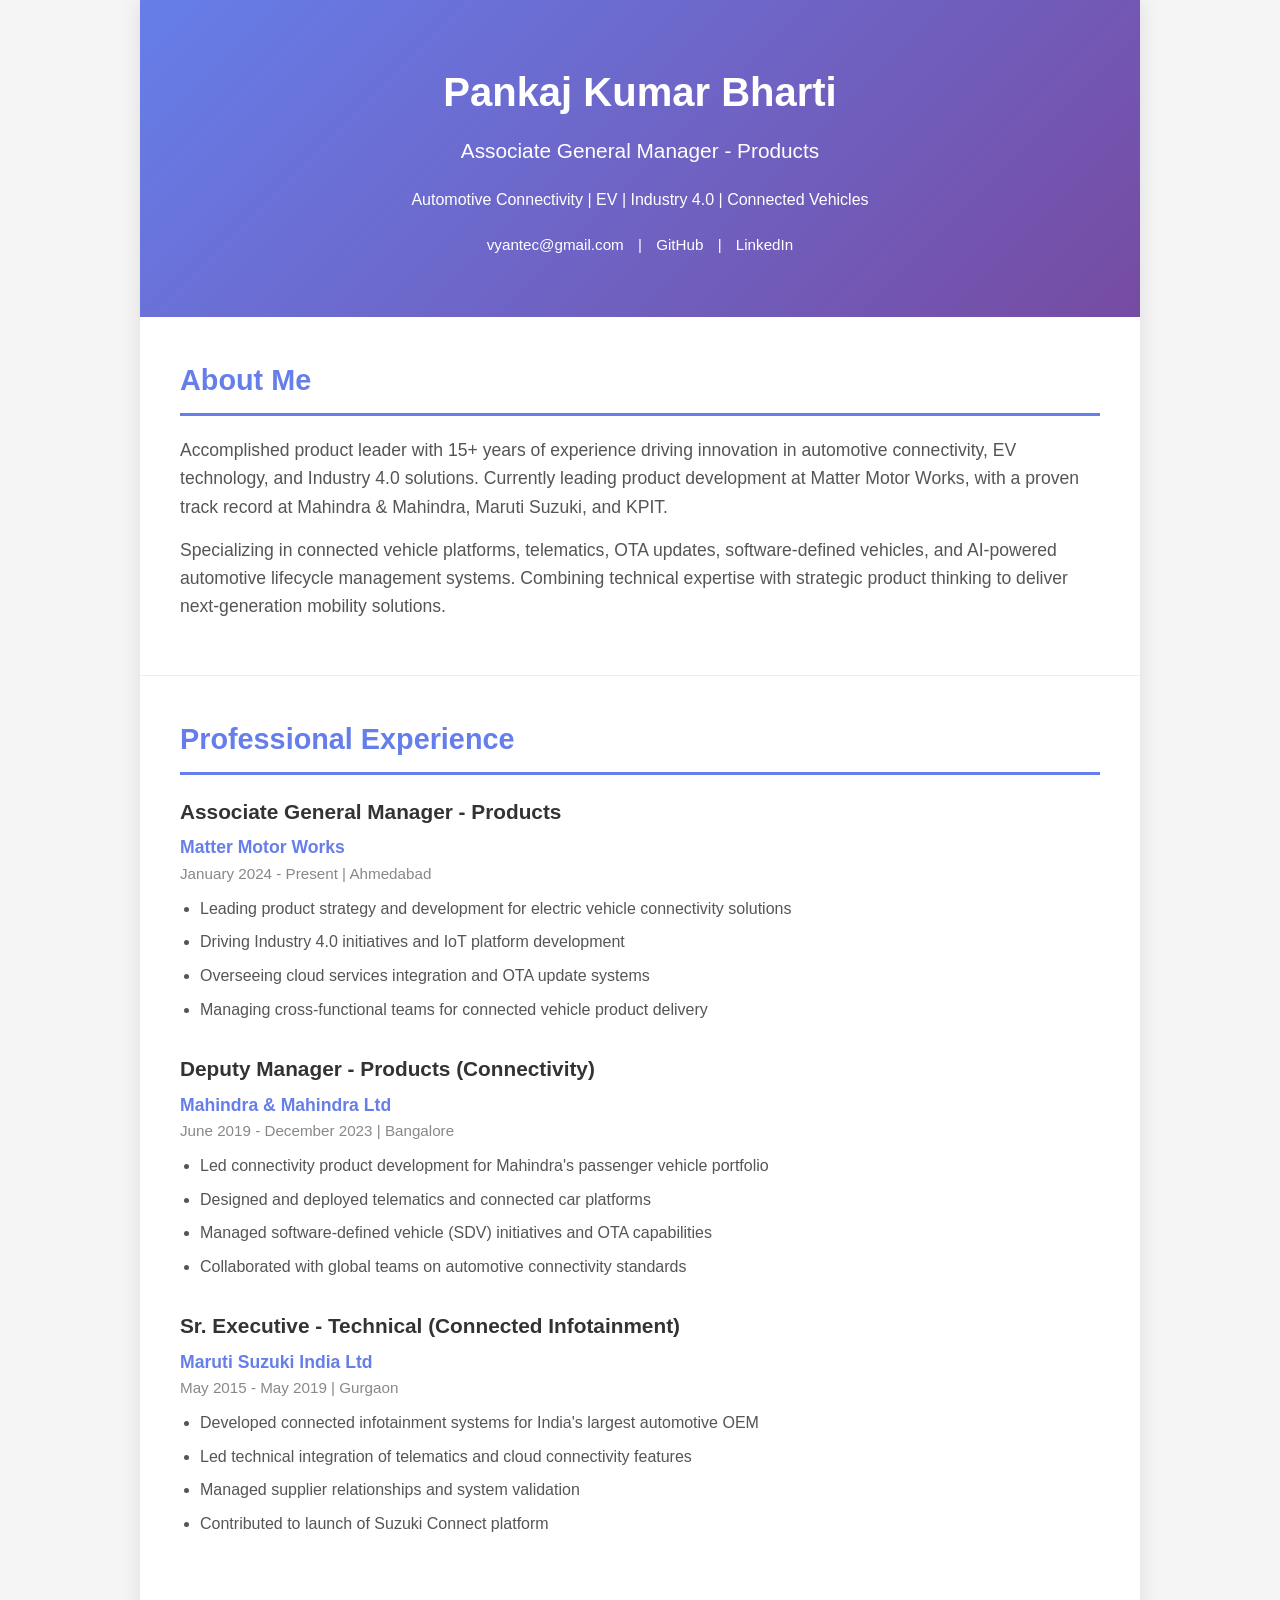
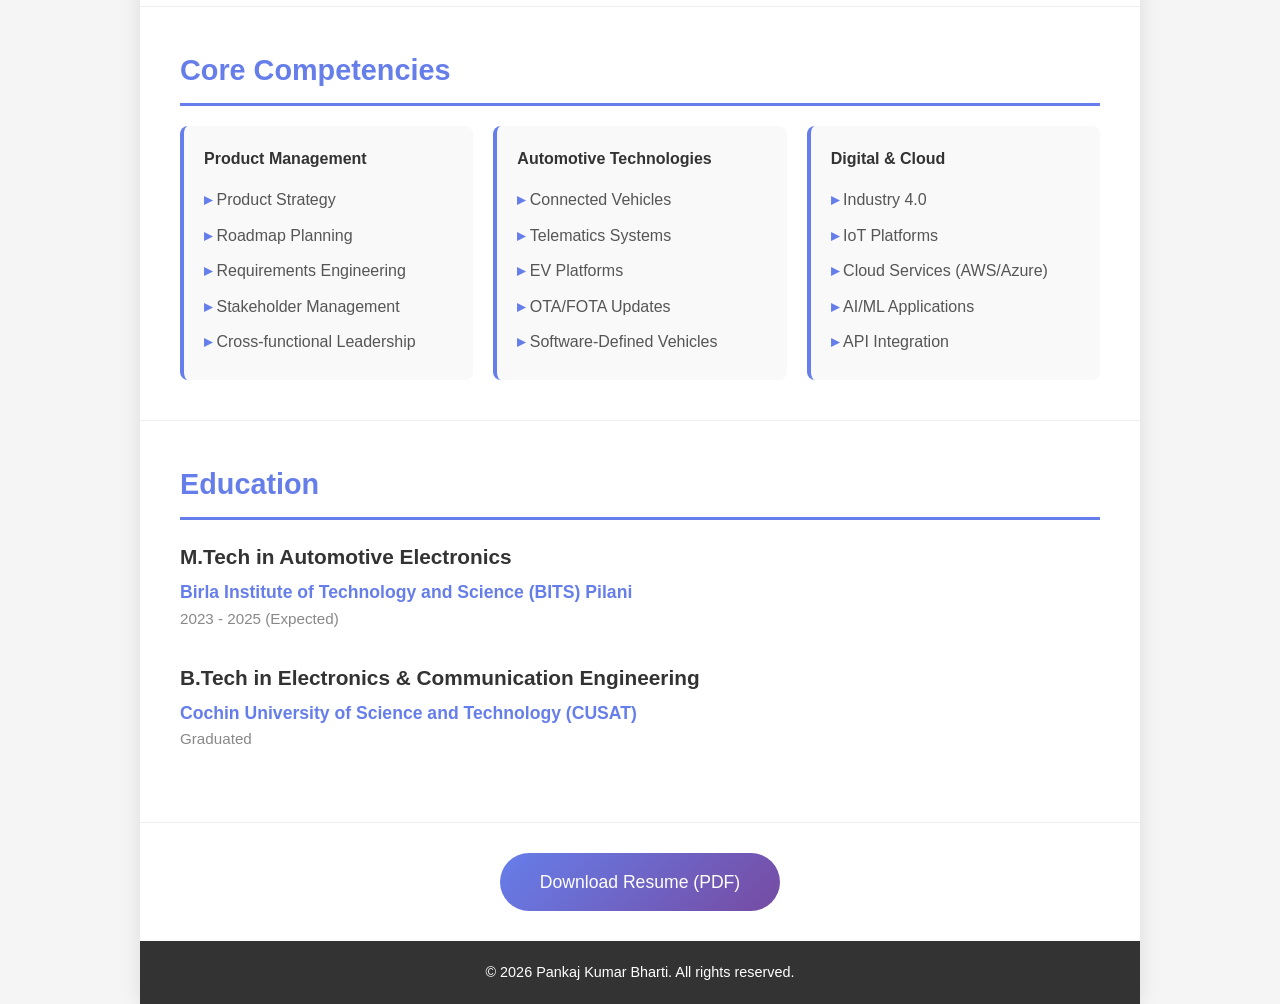
==== index.html @ 24c8427a "Add portfolio website This HTML file serves as a personal portfolio for Pankaj Kumar Bharti, showcas" ====
<!DOCTYPE html>
<html lang="en">
<head>
    <meta charset="UTF-8">
    <meta name="viewport" content="width=device-width, initial-scale=1.0">
    <title>Pankaj Kumar Bharti - Automotive Product Leader</title>
    <style>
        * {
            margin: 0;
            padding: 0;
            box-sizing: border-box;
        }
        
        body {
            font-family: 'Segoe UI', Tahoma, Geneva, Verdana, sans-serif;
            line-height: 1.6;
            color: #333;
            background: #f5f5f5;
        }
        
        .container {
            max-width: 1000px;
            margin: 0 auto;
            background: white;
            box-shadow: 0 0 20px rgba(0,0,0,0.1);
        }
        
        header {
            background: linear-gradient(135deg, #667eea 0%, #764ba2 100%);
            color: white;
            padding: 60px 40px;
            text-align: center;
        }
        
        header h1 {
            font-size: 2.5em;
            margin-bottom: 10px;
        }
        
        header h2 {
            font-size: 1.3em;
            font-weight: 300;
            margin-bottom: 20px;
        }
        
        .contact-info {
            margin-top: 20px;
            font-size: 0.95em;
        }
        
        .contact-info a {
            color: white;
            text-decoration: none;
            margin: 0 10px;
        }
        
        .contact-info a:hover {
            text-decoration: underline;
        }
        
        section {
            padding: 40px;
            border-bottom: 1px solid #eee;
        }
        
        section:last-child {
            border-bottom: none;
        }
        
        h3 {
            color: #667eea;
            font-size: 1.8em;
            margin-bottom: 20px;
            padding-bottom: 10px;
            border-bottom: 3px solid #667eea;
        }
        
        .about p {
            font-size: 1.1em;
            color: #555;
            margin-bottom: 15px;
        }
        
        .experience-item, .education-item {
            margin-bottom: 30px;
        }
        
        .experience-item h4, .education-item h4 {
            color: #333;
            font-size: 1.3em;
            margin-bottom: 5px;
        }
        
        .company, .institution {
            color: #667eea;
            font-weight: 600;
            font-size: 1.1em;
        }
        
        .period {
            color: #888;
            font-size: 0.95em;
            margin-bottom: 10px;
        }
        
        .experience-item ul, .education-item ul {
            margin-left: 20px;
            margin-top: 10px;
        }
        
        .experience-item li {
            margin-bottom: 8px;
            color: #555;
        }
        
        .skills-grid {
            display: grid;
            grid-template-columns: repeat(auto-fit, minmax(250px, 1fr));
            gap: 20px;
        }
        
        .skill-category {
            background: #f9f9f9;
            padding: 20px;
            border-radius: 8px;
            border-left: 4px solid #667eea;
        }
        
        .skill-category h4 {
            color: #333;
            margin-bottom: 10px;
        }
        
        .skill-category ul {
            list-style: none;
        }
        
        .skill-category li {
            padding: 5px 0;
            color: #555;
        }
        
        .skill-category li:before {
            content: "▸ ";
            color: #667eea;
            font-weight: bold;
        }
        
        .resume-download {
            text-align: center;
            padding: 30px;
        }
        
        .btn {
            display: inline-block;
            background: linear-gradient(135deg, #667eea 0%, #764ba2 100%);
            color: white;
            padding: 15px 40px;
            text-decoration: none;
            border-radius: 50px;
            font-size: 1.1em;
            transition: transform 0.3s;
        }
        
        .btn:hover {
            transform: translateY(-2px);
            box-shadow: 0 5px 15px rgba(102, 126, 234, 0.4);
        }
        
        footer {
            background: #333;
            color: white;
            text-align: center;
            padding: 20px;
            font-size: 0.9em;
        }
        
        @media (max-width: 768px) {
            header h1 {
                font-size: 2em;
            }
            
            section {
                padding: 30px 20px;
            }
            
            .skills-grid {
                grid-template-columns: 1fr;
            }
        }
    </style>
</head>
<body>
    <div class="container">
        <header>
            <h1>Pankaj Kumar Bharti</h1>
            <h2>Associate General Manager - Products</h2>
            <p>Automotive Connectivity | EV | Industry 4.0 | Connected Vehicles</p>
            <div class="contact-info">
                <a href="mailto:vyantec@gmail.com">vyantec@gmail.com</a> |
                <a href="https://github.com/Maximus2301" target="_blank">GitHub</a> |
                <a href="https://www.linkedin.com/in/pankaj-kumar-bharti" target="_blank">LinkedIn</a>
            </div>
        </header>

        <section class="about">
            <h3>About Me</h3>
            <p>Accomplished product leader with 15+ years of experience driving innovation in automotive connectivity, EV technology, and Industry 4.0 solutions. Currently leading product development at Matter Motor Works, with a proven track record at Mahindra & Mahindra, Maruti Suzuki, and KPIT.</p>
            <p>Specializing in connected vehicle platforms, telematics, OTA updates, software-defined vehicles, and AI-powered automotive lifecycle management systems. Combining technical expertise with strategic product thinking to deliver next-generation mobility solutions.</p>
        </section>

        <section class="experience">
            <h3>Professional Experience</h3>
            
            <div class="experience-item">
                <h4>Associate General Manager - Products</h4>
                <div class="company">Matter Motor Works</div>
                <div class="period">January 2024 - Present | Ahmedabad</div>
                <ul>
                    <li>Leading product strategy and development for electric vehicle connectivity solutions</li>
                    <li>Driving Industry 4.0 initiatives and IoT platform development</li>
                    <li>Overseeing cloud services integration and OTA update systems</li>
                    <li>Managing cross-functional teams for connected vehicle product delivery</li>
                </ul>
            </div>
            
            <div class="experience-item">
                <h4>Deputy Manager - Products (Connectivity)</h4>
                <div class="company">Mahindra & Mahindra Ltd</div>
                <div class="period">June 2019 - December 2023 | Bangalore</div>
                <ul>
                    <li>Led connectivity product development for Mahindra's passenger vehicle portfolio</li>
                    <li>Designed and deployed telematics and connected car platforms</li>
                    <li>Managed software-defined vehicle (SDV) initiatives and OTA capabilities</li>
                    <li>Collaborated with global teams on automotive connectivity standards</li>
                </ul>
            </div>
            
            <div class="experience-item">
                <h4>Sr. Executive - Technical (Connected Infotainment)</h4>
                <div class="company">Maruti Suzuki India Ltd</div>
                <div class="period">May 2015 - May 2019 | Gurgaon</div>
                <ul>
                    <li>Developed connected infotainment systems for India's largest automotive OEM</li>
                    <li>Led technical integration of telematics and cloud connectivity features</li>
                    <li>Managed supplier relationships and system validation</li>
                    <li>Contributed to launch of Suzuki Connect platform</li>
                </ul>
            </div>
        </section>

        <section class="skills">
            <h3>Core Competencies</h3>
            <div class="skills-grid">
                <div class="skill-category">
                    <h4>Product Management</h4>
                    <ul>
                        <li>Product Strategy</li>
                        <li>Roadmap Planning</li>
                        <li>Requirements Engineering</li>
                        <li>Stakeholder Management</li>
                        <li>Cross-functional Leadership</li>
                    </ul>
                </div>
                <div class="skill-category">
                    <h4>Automotive Technologies</h4>
                    <ul>
                        <li>Connected Vehicles</li>
                        <li>Telematics Systems</li>
                        <li>EV Platforms</li>
                        <li>OTA/FOTA Updates</li>
                        <li>Software-Defined Vehicles</li>
                    </ul>
                </div>
                <div class="skill-category">
                    <h4>Digital & Cloud</h4>
                    <ul>
                        <li>Industry 4.0</li>
                        <li>IoT Platforms</li>
                        <li>Cloud Services (AWS/Azure)</li>
                        <li>AI/ML Applications</li>
                        <li>API Integration</li>
                    </ul>
                </div>
            </div>
        </section>

        <section class="education">
            <h3>Education</h3>
            
            <div class="education-item">
                <h4>M.Tech in Automotive Electronics</h4>
                <div class="institution">Birla Institute of Technology and Science (BITS) Pilani</div>
                <div class="period">2023 - 2025 (Expected)</div>
            </div>
            
            <div class="education-item">
                <h4>B.Tech in Electronics & Communication Engineering</h4>
                <div class="institution">Cochin University of Science and Technology (CUSAT)</div>
                <div class="period">Graduated</div>
            </div>
        </section>

        <div class="resume-download">
            <a href="resume.pdf" class="btn" download>Download Resume (PDF)</a>
        </div>

        <footer>
            <p>&copy; 2026 Pankaj Kumar Bharti. All rights reserved.</p>
        </footer>
    </div>
</body>
</html>
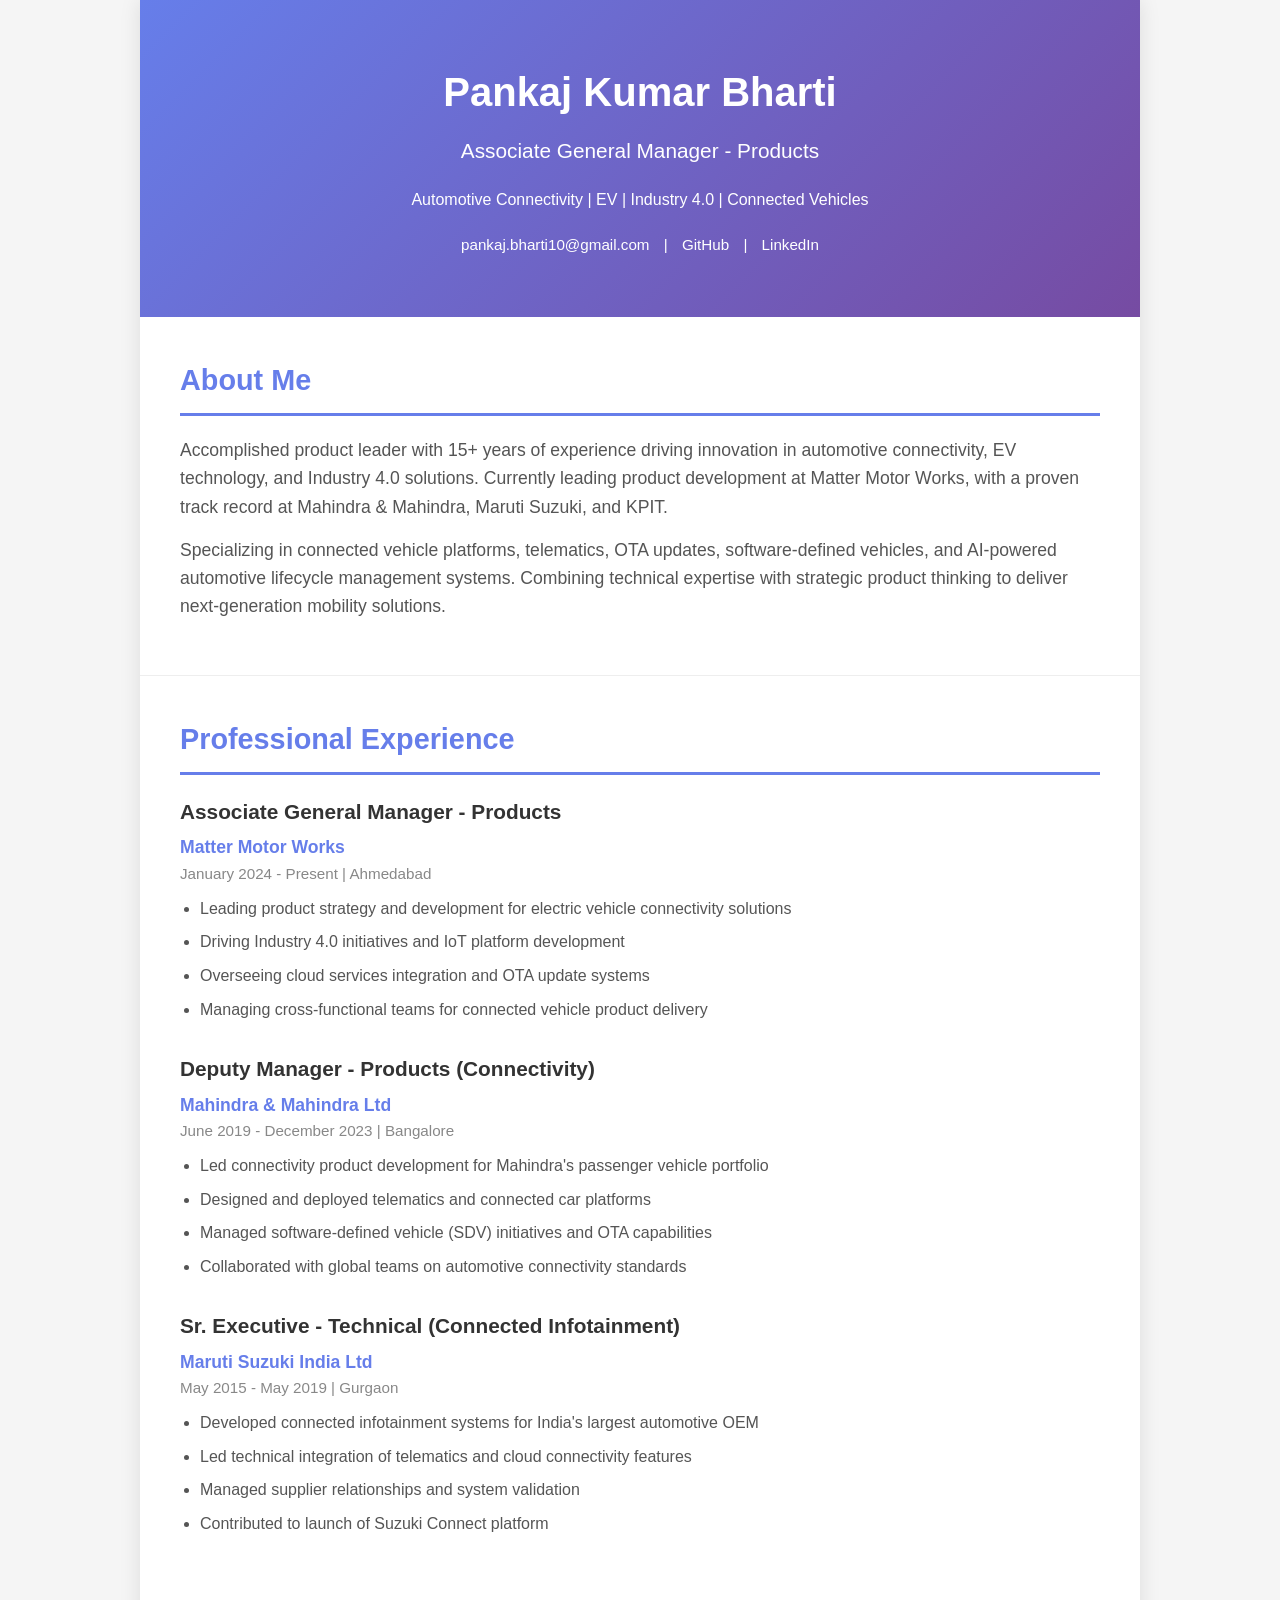
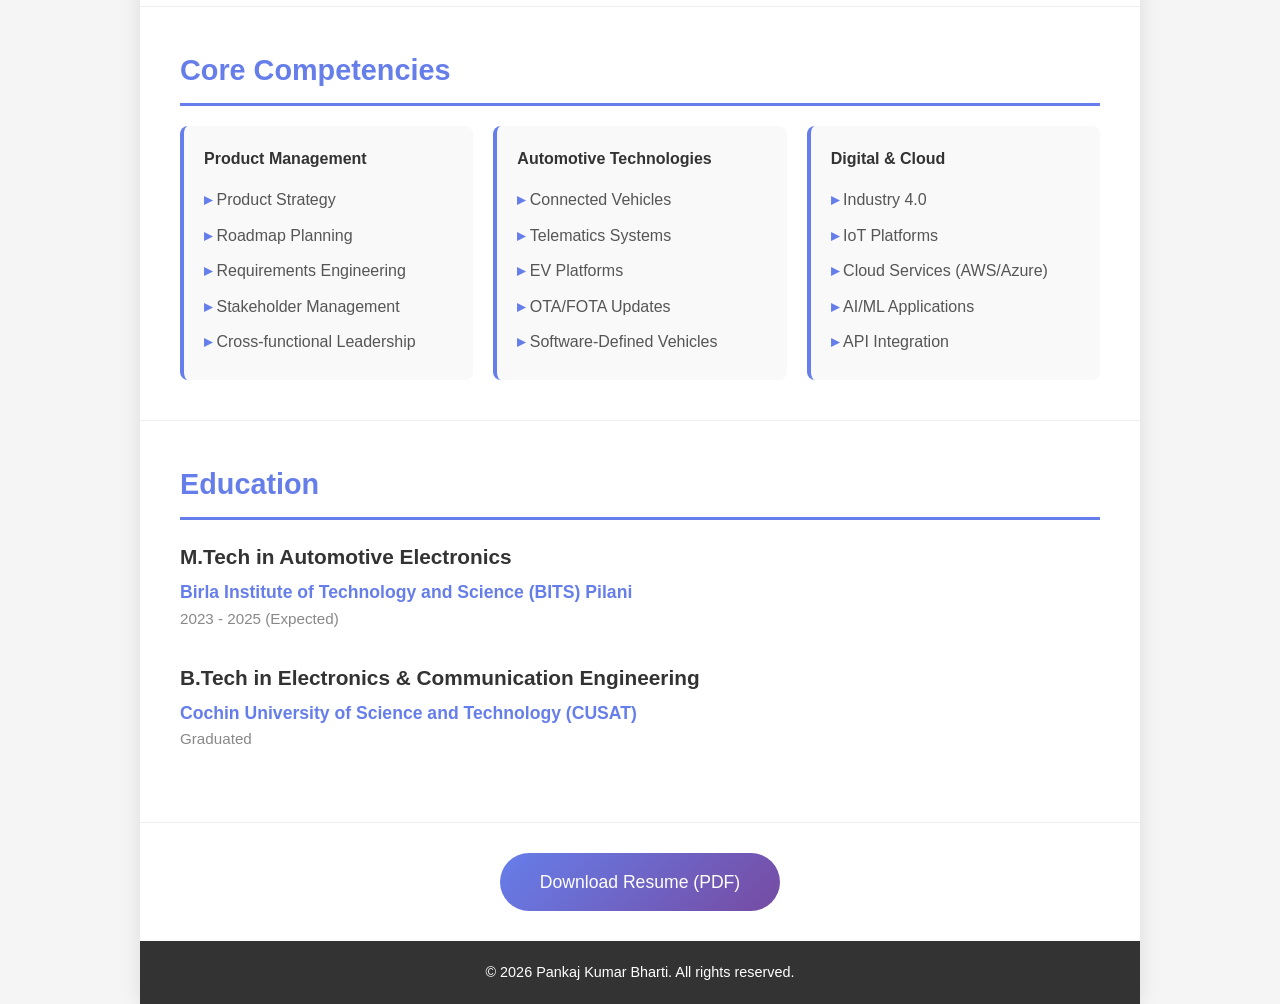
==== commit 4ab1c7b4: "Update email address in contact info" ====
--- a/index.html
+++ b/index.html
@@ -197,7 +197,7 @@
             <h2>Associate General Manager - Products</h2>
             <p>Automotive Connectivity | EV | Industry 4.0 | Connected Vehicles</p>
             <div class="contact-info">
-                <a href="mailto:vyantec@gmail.com">vyantec@gmail.com</a> |
+                <a href="mailto:pankaj.bharti10@gmail.com">pankaj.bharti10@gmail.com</a> |
                 <a href="https://github.com/Maximus2301" target="_blank">GitHub</a> |
                 <a href="https://www.linkedin.com/in/pankaj-kumar-bharti" target="_blank">LinkedIn</a>
             </div>
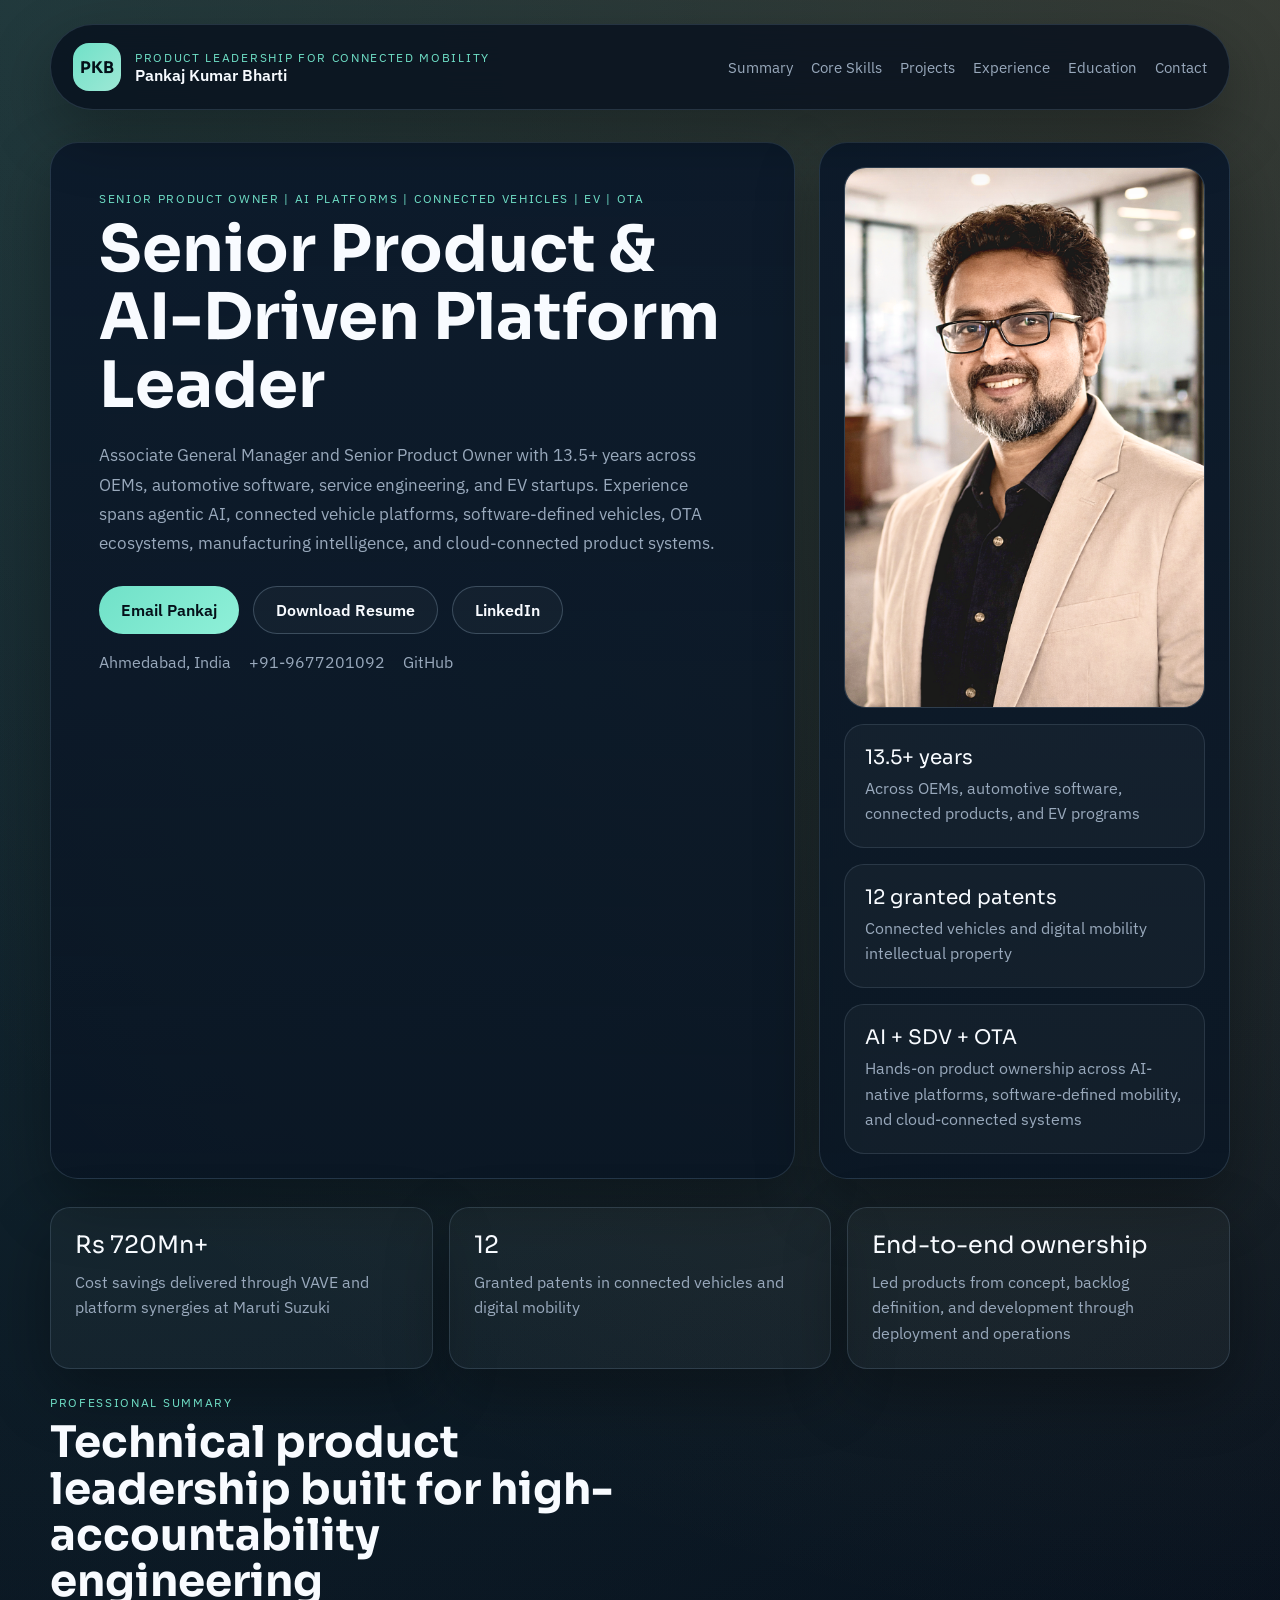
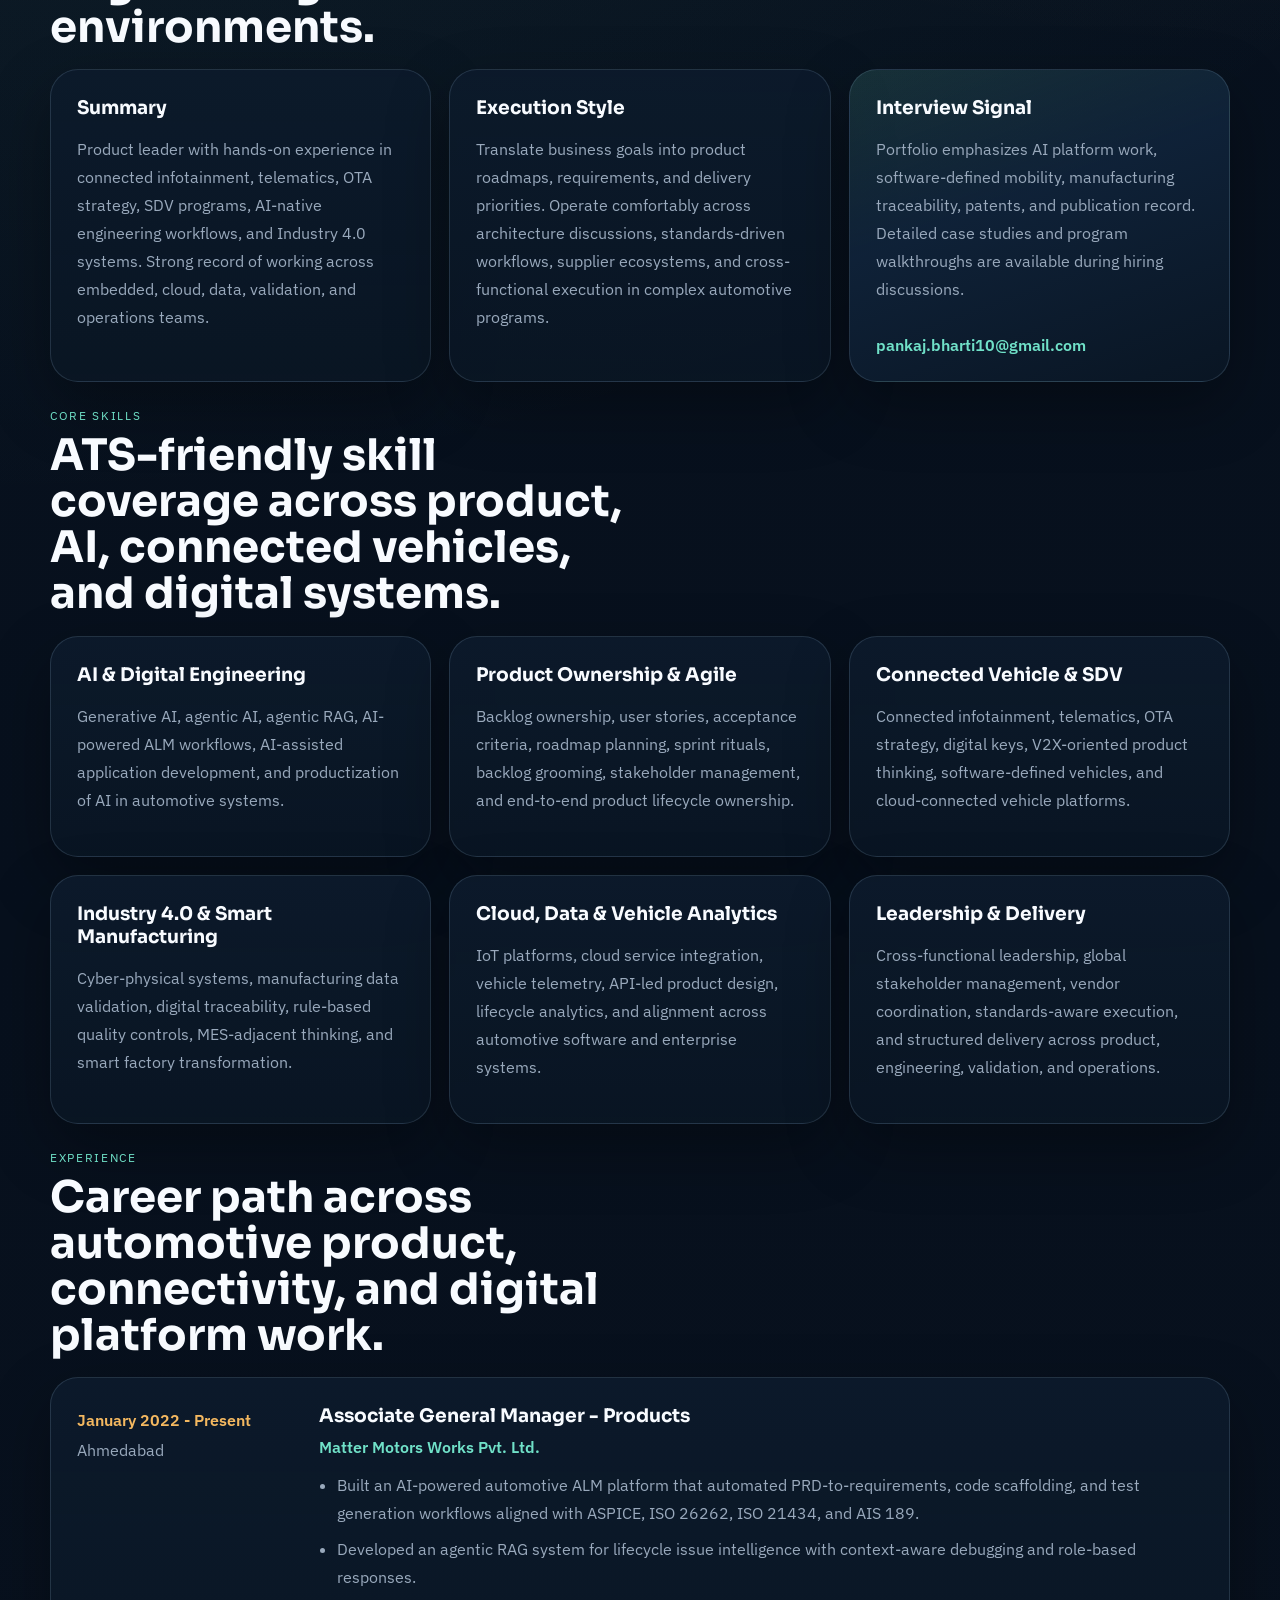
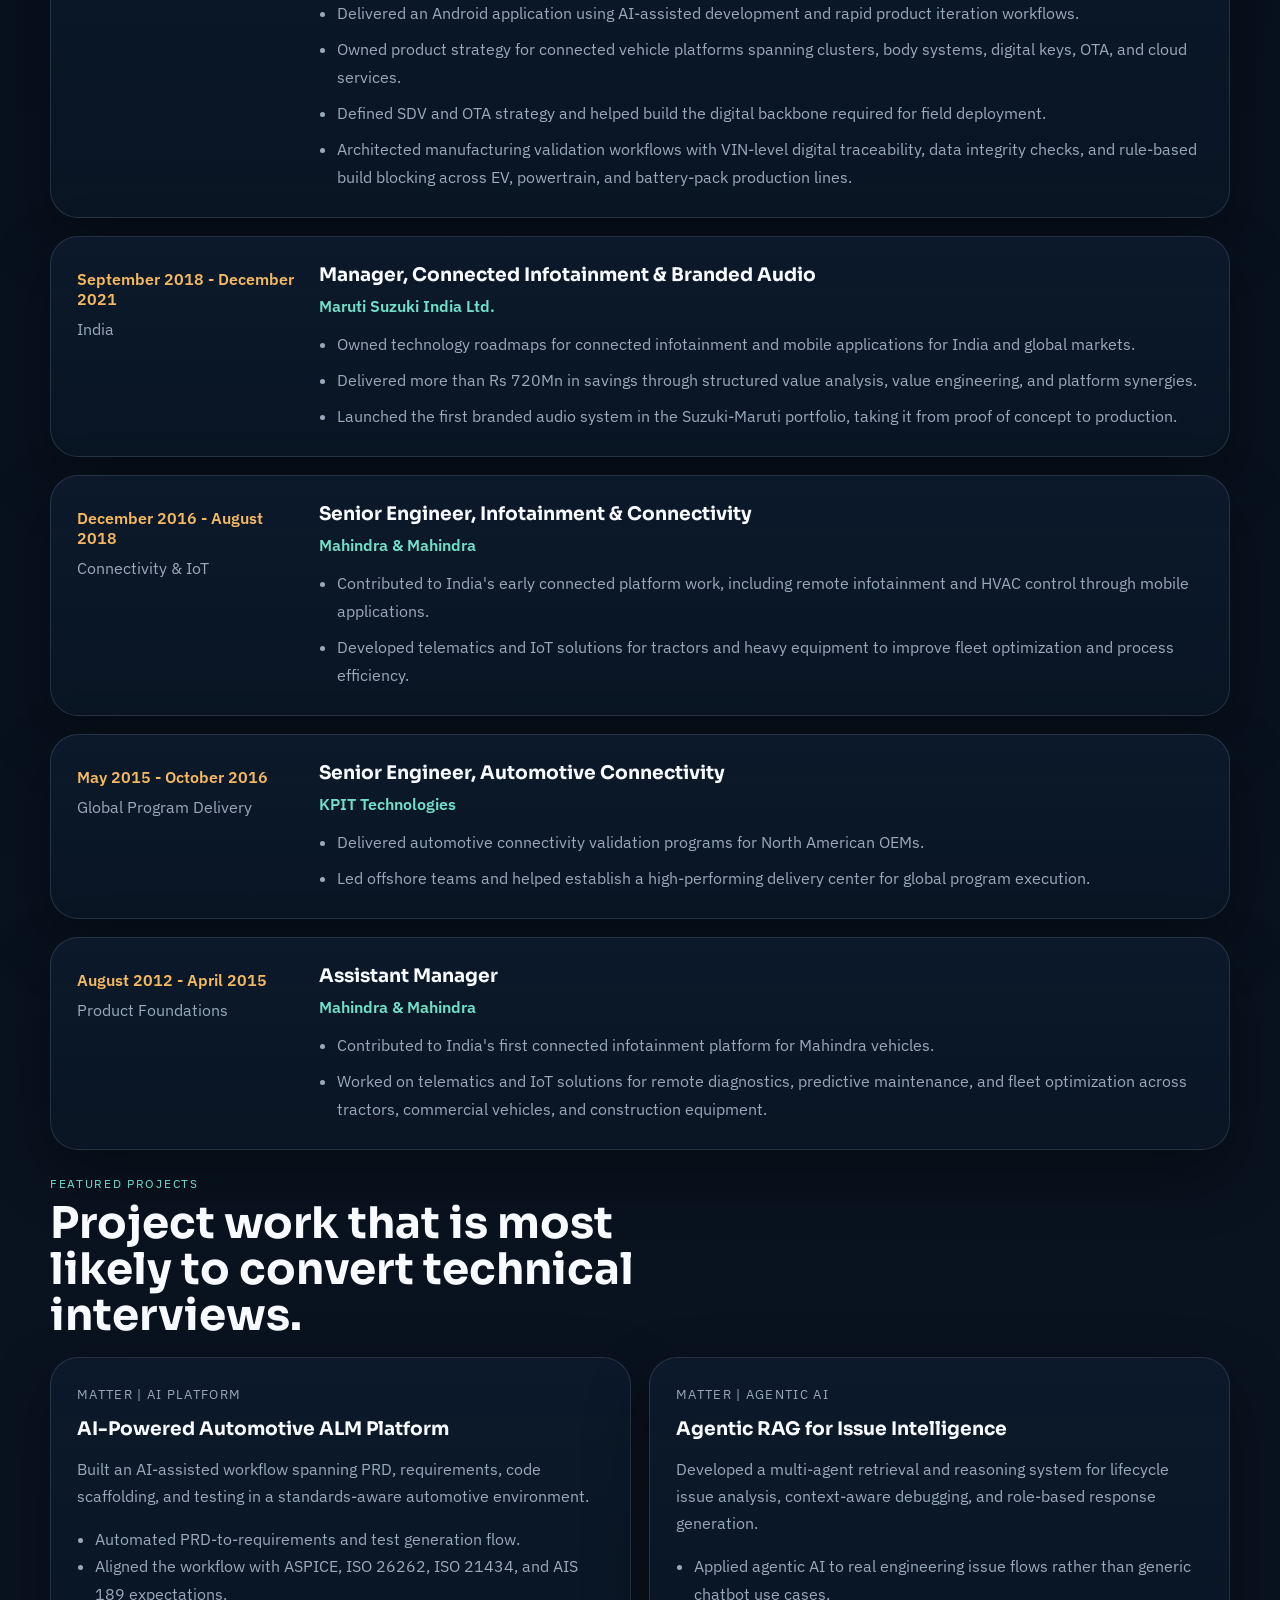
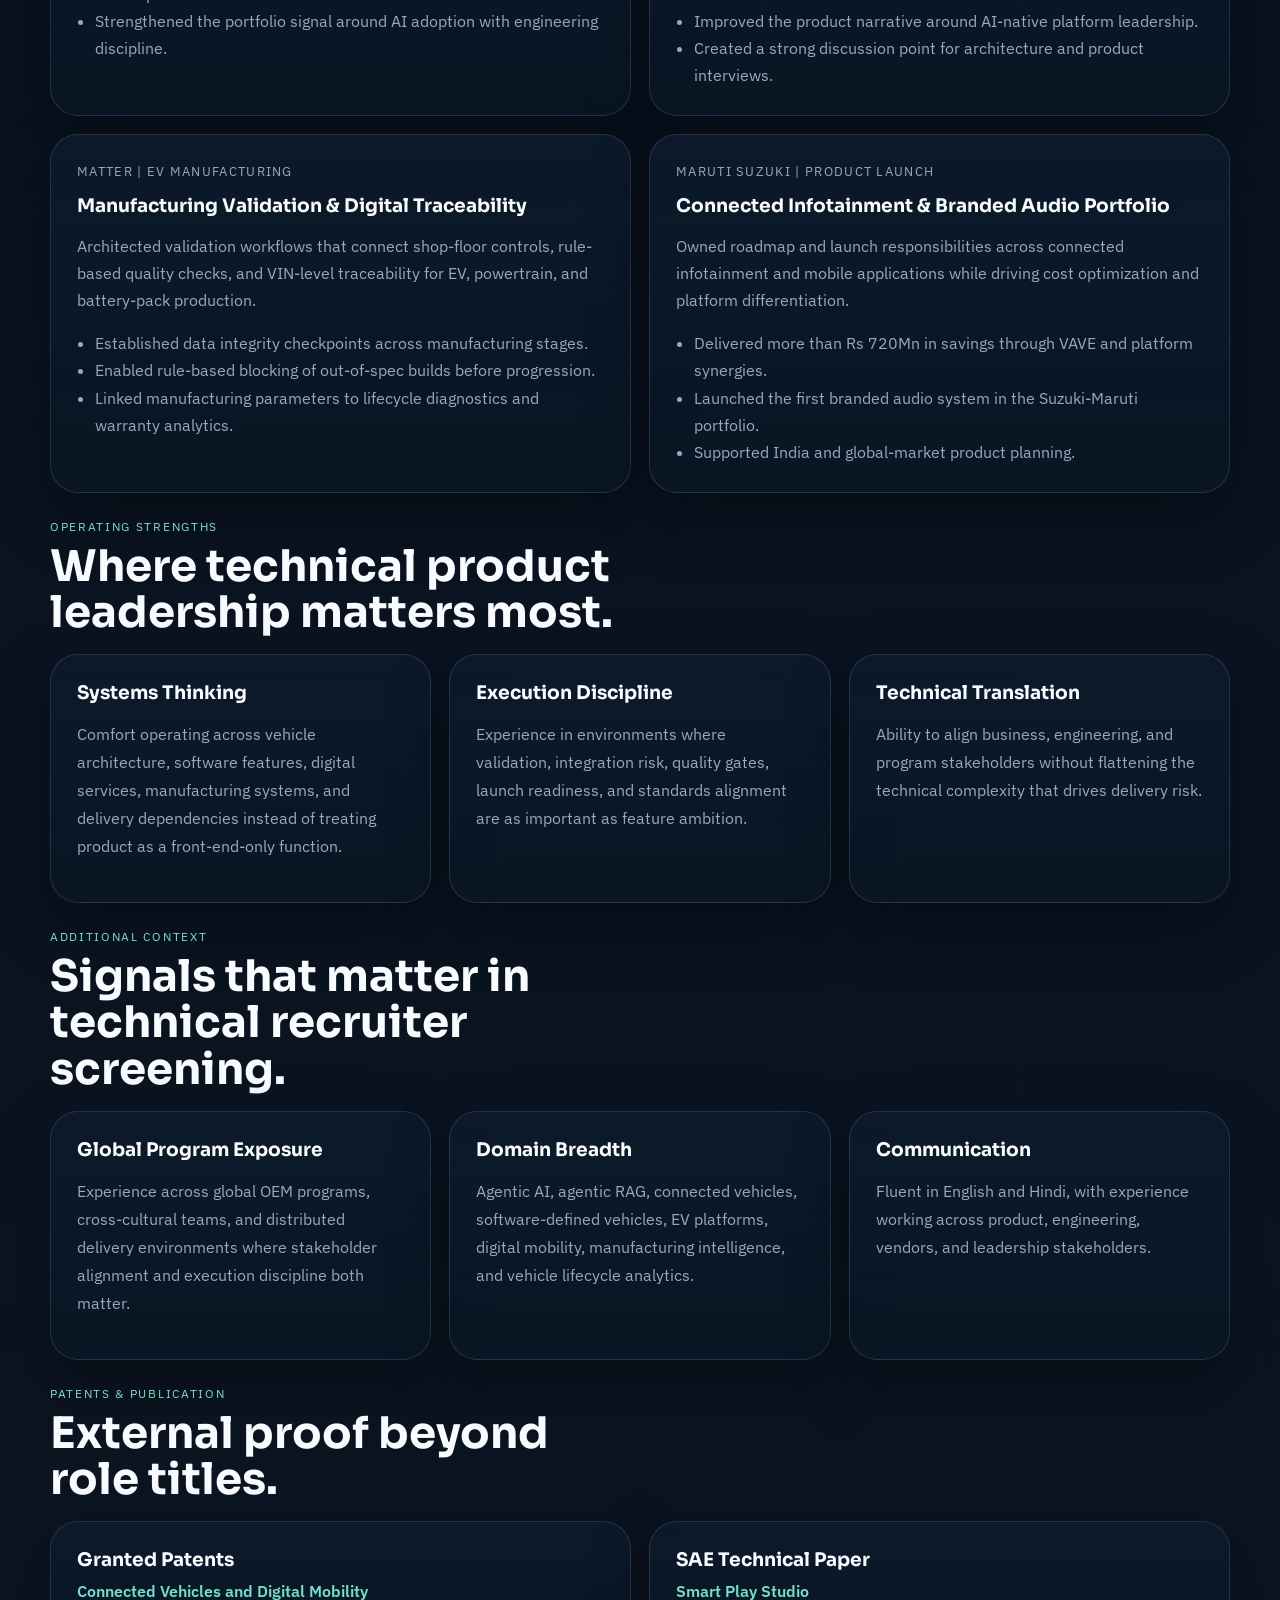
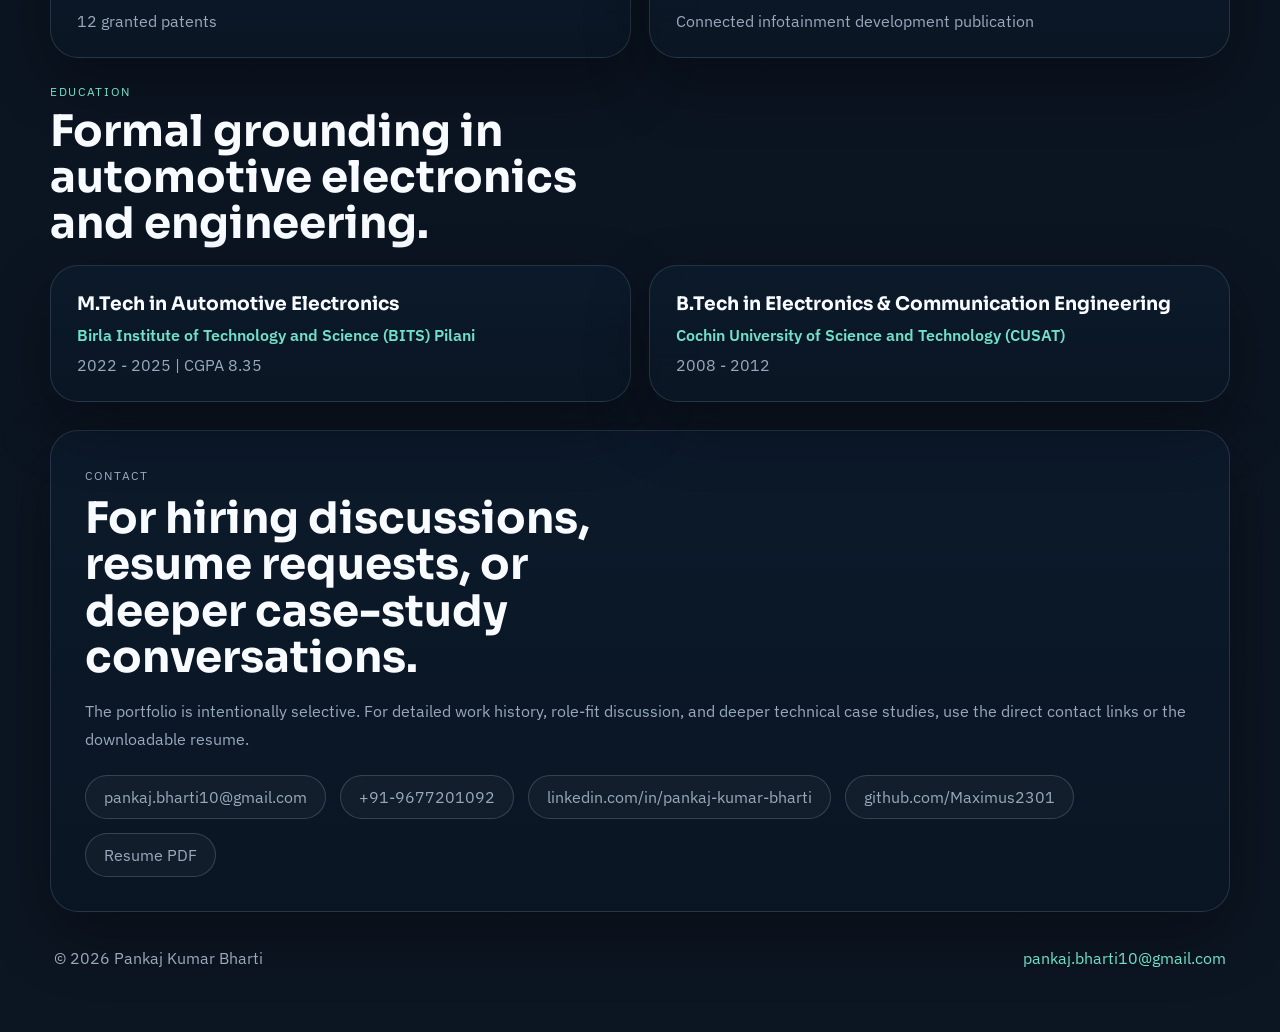
==== commit 3dde9166: "Redesign portfolio and add resume assets" ====
--- a/index.html
+++ b/index.html
@@ -3,311 +3,387 @@
 <head>
     <meta charset="UTF-8">
     <meta name="viewport" content="width=device-width, initial-scale=1.0">
-    <title>Pankaj Kumar Bharti - Automotive Product Leader</title>
-    <style>
-        * {
-            margin: 0;
-            padding: 0;
-            box-sizing: border-box;
-        }
-        
-        body {
-            font-family: 'Segoe UI', Tahoma, Geneva, Verdana, sans-serif;
-            line-height: 1.6;
-            color: #333;
-            background: #f5f5f5;
-        }
-        
-        .container {
-            max-width: 1000px;
-            margin: 0 auto;
-            background: white;
-            box-shadow: 0 0 20px rgba(0,0,0,0.1);
-        }
-        
-        header {
-            background: linear-gradient(135deg, #667eea 0%, #764ba2 100%);
-            color: white;
-            padding: 60px 40px;
-            text-align: center;
-        }
-        
-        header h1 {
-            font-size: 2.5em;
-            margin-bottom: 10px;
-        }
-        
-        header h2 {
-            font-size: 1.3em;
-            font-weight: 300;
-            margin-bottom: 20px;
-        }
-        
-        .contact-info {
-            margin-top: 20px;
-            font-size: 0.95em;
-        }
-        
-        .contact-info a {
-            color: white;
-            text-decoration: none;
-            margin: 0 10px;
-        }
-        
-        .contact-info a:hover {
-            text-decoration: underline;
-        }
-        
-        section {
-            padding: 40px;
-            border-bottom: 1px solid #eee;
-        }
-        
-        section:last-child {
-            border-bottom: none;
-        }
-        
-        h3 {
-            color: #667eea;
-            font-size: 1.8em;
-            margin-bottom: 20px;
-            padding-bottom: 10px;
-            border-bottom: 3px solid #667eea;
-        }
-        
-        .about p {
-            font-size: 1.1em;
-            color: #555;
-            margin-bottom: 15px;
-        }
-        
-        .experience-item, .education-item {
-            margin-bottom: 30px;
-        }
-        
-        .experience-item h4, .education-item h4 {
-            color: #333;
-            font-size: 1.3em;
-            margin-bottom: 5px;
-        }
-        
-        .company, .institution {
-            color: #667eea;
-            font-weight: 600;
-            font-size: 1.1em;
-        }
-        
-        .period {
-            color: #888;
-            font-size: 0.95em;
-            margin-bottom: 10px;
-        }
-        
-        .experience-item ul, .education-item ul {
-            margin-left: 20px;
-            margin-top: 10px;
-        }
-        
-        .experience-item li {
-            margin-bottom: 8px;
-            color: #555;
-        }
-        
-        .skills-grid {
-            display: grid;
-            grid-template-columns: repeat(auto-fit, minmax(250px, 1fr));
-            gap: 20px;
-        }
-        
-        .skill-category {
-            background: #f9f9f9;
-            padding: 20px;
-            border-radius: 8px;
-            border-left: 4px solid #667eea;
-        }
-        
-        .skill-category h4 {
-            color: #333;
-            margin-bottom: 10px;
-        }
-        
-        .skill-category ul {
-            list-style: none;
-        }
-        
-        .skill-category li {
-            padding: 5px 0;
-            color: #555;
-        }
-        
-        .skill-category li:before {
-            content: "▸ ";
-            color: #667eea;
-            font-weight: bold;
-        }
-        
-        .resume-download {
-            text-align: center;
-            padding: 30px;
-        }
-        
-        .btn {
-            display: inline-block;
-            background: linear-gradient(135deg, #667eea 0%, #764ba2 100%);
-            color: white;
-            padding: 15px 40px;
-            text-decoration: none;
-            border-radius: 50px;
-            font-size: 1.1em;
-            transition: transform 0.3s;
-        }
-        
-        .btn:hover {
-            transform: translateY(-2px);
-            box-shadow: 0 5px 15px rgba(102, 126, 234, 0.4);
-        }
-        
-        footer {
-            background: #333;
-            color: white;
-            text-align: center;
-            padding: 20px;
-            font-size: 0.9em;
-        }
-        
-        @media (max-width: 768px) {
-            header h1 {
-                font-size: 2em;
-            }
-            
-            section {
-                padding: 30px 20px;
-            }
-            
-            .skills-grid {
-                grid-template-columns: 1fr;
-            }
-        }
-    </style>
+    <meta name="description" content="Pankaj Kumar Bharti is a senior product and AI-driven platform leader with experience in connected vehicles, EV platforms, OTA, software-defined vehicles, agentic AI, and Industry 4.0 systems.">
+    <meta name="theme-color" content="#0d1b2a">
+    <title>Pankaj Kumar Bharti | Senior Product & AI-Driven Platform Leader</title>
+    <link rel="preconnect" href="https://fonts.googleapis.com">
+    <link rel="preconnect" href="https://fonts.gstatic.com" crossorigin>
+    <link href="https://fonts.googleapis.com/css2?family=IBM+Plex+Sans:wght@400;500;600;700&family=Sora:wght@500;600;700;800&display=swap" rel="stylesheet">
+    <link rel="stylesheet" href="assets/css/styles.css">
 </head>
 <body>
-    <div class="container">
-        <header>
-            <h1>Pankaj Kumar Bharti</h1>
-            <h2>Associate General Manager - Products</h2>
-            <p>Automotive Connectivity | EV | Industry 4.0 | Connected Vehicles</p>
-            <div class="contact-info">
-                <a href="mailto:pankaj.bharti10@gmail.com">pankaj.bharti10@gmail.com</a> |
-                <a href="https://github.com/Maximus2301" target="_blank">GitHub</a> |
-                <a href="https://www.linkedin.com/in/pankaj-kumar-bharti" target="_blank">LinkedIn</a>
+    <div class="site-shell">
+        <header class="site-header">
+            <div class="brand-block">
+                <a class="brand-mark" href="#top" aria-label="Go to top">PKB</a>
+                <div>
+                    <p class="eyebrow">Product Leadership for Connected Mobility</p>
+                    <p class="brand-title">Pankaj Kumar Bharti</p>
+                </div>
             </div>
+            <nav class="site-nav" aria-label="Primary navigation">
+                <a href="#profile">Summary</a>
+                <a href="#capabilities">Core Skills</a>
+                <a href="#projects">Projects</a>
+                <a href="#experience">Experience</a>
+                <a href="#education">Education</a>
+                <a href="#contact">Contact</a>
+            </nav>
         </header>
 
-        <section class="about">
-            <h3>About Me</h3>
-            <p>Accomplished product leader with 15+ years of experience driving innovation in automotive connectivity, EV technology, and Industry 4.0 solutions. Currently leading product development at Matter Motor Works, with a proven track record at Mahindra & Mahindra, Maruti Suzuki, and KPIT.</p>
-            <p>Specializing in connected vehicle platforms, telematics, OTA updates, software-defined vehicles, and AI-powered automotive lifecycle management systems. Combining technical expertise with strategic product thinking to deliver next-generation mobility solutions.</p>
-        </section>
-
-        <section class="experience">
-            <h3>Professional Experience</h3>
-            
-            <div class="experience-item">
-                <h4>Associate General Manager - Products</h4>
-                <div class="company">Matter Motor Works</div>
-                <div class="period">January 2024 - Present | Ahmedabad</div>
-                <ul>
-                    <li>Leading product strategy and development for electric vehicle connectivity solutions</li>
-                    <li>Driving Industry 4.0 initiatives and IoT platform development</li>
-                    <li>Overseeing cloud services integration and OTA update systems</li>
-                    <li>Managing cross-functional teams for connected vehicle product delivery</li>
-                </ul>
-            </div>
-            
-            <div class="experience-item">
-                <h4>Deputy Manager - Products (Connectivity)</h4>
-                <div class="company">Mahindra & Mahindra Ltd</div>
-                <div class="period">June 2019 - December 2023 | Bangalore</div>
-                <ul>
-                    <li>Led connectivity product development for Mahindra's passenger vehicle portfolio</li>
-                    <li>Designed and deployed telematics and connected car platforms</li>
-                    <li>Managed software-defined vehicle (SDV) initiatives and OTA capabilities</li>
-                    <li>Collaborated with global teams on automotive connectivity standards</li>
-                </ul>
-            </div>
-            
-            <div class="experience-item">
-                <h4>Sr. Executive - Technical (Connected Infotainment)</h4>
-                <div class="company">Maruti Suzuki India Ltd</div>
-                <div class="period">May 2015 - May 2019 | Gurgaon</div>
-                <ul>
-                    <li>Developed connected infotainment systems for India's largest automotive OEM</li>
-                    <li>Led technical integration of telematics and cloud connectivity features</li>
-                    <li>Managed supplier relationships and system validation</li>
-                    <li>Contributed to launch of Suzuki Connect platform</li>
-                </ul>
-            </div>
-        </section>
-
-        <section class="skills">
-            <h3>Core Competencies</h3>
-            <div class="skills-grid">
-                <div class="skill-category">
-                    <h4>Product Management</h4>
-                    <ul>
-                        <li>Product Strategy</li>
-                        <li>Roadmap Planning</li>
-                        <li>Requirements Engineering</li>
-                        <li>Stakeholder Management</li>
-                        <li>Cross-functional Leadership</li>
-                    </ul>
-                </div>
-                <div class="skill-category">
-                    <h4>Automotive Technologies</h4>
-                    <ul>
-                        <li>Connected Vehicles</li>
-                        <li>Telematics Systems</li>
-                        <li>EV Platforms</li>
-                        <li>OTA/FOTA Updates</li>
-                        <li>Software-Defined Vehicles</li>
-                    </ul>
-                </div>
-                <div class="skill-category">
-                    <h4>Digital & Cloud</h4>
-                    <ul>
-                        <li>Industry 4.0</li>
-                        <li>IoT Platforms</li>
-                        <li>Cloud Services (AWS/Azure)</li>
-                        <li>AI/ML Applications</li>
-                        <li>API Integration</li>
-                    </ul>
-                </div>
-            </div>
-        </section>
-
-        <section class="education">
-            <h3>Education</h3>
-            
-            <div class="education-item">
-                <h4>M.Tech in Automotive Electronics</h4>
-                <div class="institution">Birla Institute of Technology and Science (BITS) Pilani</div>
-                <div class="period">2023 - 2025 (Expected)</div>
-            </div>
-            
-            <div class="education-item">
-                <h4>B.Tech in Electronics & Communication Engineering</h4>
-                <div class="institution">Cochin University of Science and Technology (CUSAT)</div>
-                <div class="period">Graduated</div>
-            </div>
-        </section>
-
-        <div class="resume-download">
-            <a href="resume.pdf" class="btn" download>Download Resume (PDF)</a>
-        </div>
-
-        <footer>
-            <p>&copy; 2026 Pankaj Kumar Bharti. All rights reserved.</p>
+        <main id="top">
+            <section class="hero">
+                <div class="hero-copy">
+                    <p class="eyebrow">Senior Product Owner | AI Platforms | Connected Vehicles | EV | OTA</p>
+                    <h1>Senior Product &amp; AI-Driven Platform Leader</h1>
+                    <p class="hero-summary">
+                        Associate General Manager and Senior Product Owner with 13.5+ years across OEMs, automotive software, service engineering, and EV startups. Experience spans agentic AI, connected vehicle platforms, software-defined vehicles, OTA ecosystems, manufacturing intelligence, and cloud-connected product systems.
+                    </p>
+                    <div class="hero-actions">
+                        <a class="button button-primary" href="mailto:pankaj.bharti10@gmail.com">Email Pankaj</a>
+                        <a class="button button-secondary" href="assets/docs/pankaj-kumar-bharti-resume-202604.pdf" target="_blank" rel="noreferrer">Download Resume</a>
+                        <a class="button button-secondary" href="https://www.linkedin.com/in/pankaj-kumar-bharti" target="_blank" rel="noreferrer">LinkedIn</a>
+                    </div>
+                    <div class="hero-meta">
+                        <span>Ahmedabad, India</span>
+                        <span><a href="tel:+919677201092">+91-9677201092</a></span>
+                        <span><a href="https://github.com/Maximus2301" target="_blank" rel="noreferrer">GitHub</a></span>
+                    </div>
+                </div>
+                <aside class="hero-panel" aria-label="Professional highlights">
+                    <div class="portrait-card">
+                        <img src="assets/images/pankaj-kumar-bharti.png" alt="Portrait of Pankaj Kumar Bharti">
+                    </div>
+                    <div class="stat-card">
+                        <span class="stat-value">13.5+ years</span>
+                        <span class="stat-label">Across OEMs, automotive software, connected products, and EV programs</span>
+                    </div>
+                    <div class="stat-card">
+                        <span class="stat-value">12 granted patents</span>
+                        <span class="stat-label">Connected vehicles and digital mobility intellectual property</span>
+                    </div>
+                    <div class="stat-card">
+                        <span class="stat-value">AI + SDV + OTA</span>
+                        <span class="stat-label">Hands-on product ownership across AI-native platforms, software-defined mobility, and cloud-connected systems</span>
+                    </div>
+                </aside>
+            </section>
+
+            <section class="section">
+                <div class="outcome-strip">
+                    <article class="outcome-card">
+                        <p class="outcome-value">Rs 720Mn+</p>
+                        <p class="outcome-label">Cost savings delivered through VAVE and platform synergies at Maruti Suzuki</p>
+                    </article>
+                    <article class="outcome-card">
+                        <p class="outcome-value">12</p>
+                        <p class="outcome-label">Granted patents in connected vehicles and digital mobility</p>
+                    </article>
+                    <article class="outcome-card">
+                        <p class="outcome-value">End-to-end ownership</p>
+                        <p class="outcome-label">Led products from concept, backlog definition, and development through deployment and operations</p>
+                    </article>
+                </div>
+            </section>
+
+            <section class="section" id="profile">
+                <div class="section-heading">
+                    <p class="section-kicker">Professional Summary</p>
+                    <h2>Technical product leadership built for high-accountability engineering environments.</h2>
+                </div>
+                <div class="profile-grid">
+                    <article class="panel">
+                        <h3>Summary</h3>
+                        <p>
+                            Product leader with hands-on experience in connected infotainment, telematics, OTA strategy, SDV programs, AI-native engineering workflows, and Industry 4.0 systems. Strong record of working across embedded, cloud, data, validation, and operations teams.
+                        </p>
+                    </article>
+                    <article class="panel">
+                        <h3>Execution Style</h3>
+                        <p>
+                            Translate business goals into product roadmaps, requirements, and delivery priorities. Operate comfortably across architecture discussions, standards-driven workflows, supplier ecosystems, and cross-functional execution in complex automotive programs.
+                        </p>
+                    </article>
+                    <article class="panel panel-accent">
+                        <h3>Interview Signal</h3>
+                        <p>
+                            Portfolio emphasizes AI platform work, software-defined mobility, manufacturing traceability, patents, and publication record. Detailed case studies and program walkthroughs are available during hiring discussions.
+                        </p>
+                        <a class="inline-link" href="mailto:pankaj.bharti10@gmail.com">pankaj.bharti10@gmail.com</a>
+                    </article>
+                </div>
+            </section>
+
+            <section class="section" id="capabilities">
+                <div class="section-heading">
+                    <p class="section-kicker">Core Skills</p>
+                    <h2>ATS-friendly skill coverage across product, AI, connected vehicles, and digital systems.</h2>
+                </div>
+                <div class="capability-grid">
+                    <article class="capability-card">
+                        <h3>AI &amp; Digital Engineering</h3>
+                        <p>Generative AI, agentic AI, agentic RAG, AI-powered ALM workflows, AI-assisted application development, and productization of AI in automotive systems.</p>
+                    </article>
+                    <article class="capability-card">
+                        <h3>Product Ownership &amp; Agile</h3>
+                        <p>Backlog ownership, user stories, acceptance criteria, roadmap planning, sprint rituals, backlog grooming, stakeholder management, and end-to-end product lifecycle ownership.</p>
+                    </article>
+                    <article class="capability-card">
+                        <h3>Connected Vehicle &amp; SDV</h3>
+                        <p>Connected infotainment, telematics, OTA strategy, digital keys, V2X-oriented product thinking, software-defined vehicles, and cloud-connected vehicle platforms.</p>
+                    </article>
+                    <article class="capability-card">
+                        <h3>Industry 4.0 &amp; Smart Manufacturing</h3>
+                        <p>Cyber-physical systems, manufacturing data validation, digital traceability, rule-based quality controls, MES-adjacent thinking, and smart factory transformation.</p>
+                    </article>
+                    <article class="capability-card">
+                        <h3>Cloud, Data &amp; Vehicle Analytics</h3>
+                        <p>IoT platforms, cloud service integration, vehicle telemetry, API-led product design, lifecycle analytics, and alignment across automotive software and enterprise systems.</p>
+                    </article>
+                    <article class="capability-card">
+                        <h3>Leadership &amp; Delivery</h3>
+                        <p>Cross-functional leadership, global stakeholder management, vendor coordination, standards-aware execution, and structured delivery across product, engineering, validation, and operations.</p>
+                    </article>
+                </div>
+            </section>
+
+            <section class="section" id="experience">
+                <div class="section-heading">
+                    <p class="section-kicker">Experience</p>
+                    <h2>Career path across automotive product, connectivity, and digital platform work.</h2>
+                </div>
+                <div class="timeline">
+                    <article class="timeline-item">
+                        <div class="timeline-meta">
+                            <p class="role-period">January 2022 - Present</p>
+                            <p class="role-location">Ahmedabad</p>
+                        </div>
+                        <div class="timeline-content">
+                            <h3>Associate General Manager - Products</h3>
+                            <p class="company-name">Matter Motors Works Pvt. Ltd.</p>
+                            <ul>
+                                <li>Built an AI-powered automotive ALM platform that automated PRD-to-requirements, code scaffolding, and test generation workflows aligned with ASPICE, ISO 26262, ISO 21434, and AIS 189.</li>
+                                <li>Developed an agentic RAG system for lifecycle issue intelligence with context-aware debugging and role-based responses.</li>
+                                <li>Delivered an Android application using AI-assisted development and rapid product iteration workflows.</li>
+                                <li>Owned product strategy for connected vehicle platforms spanning clusters, body systems, digital keys, OTA, and cloud services.</li>
+                                <li>Defined SDV and OTA strategy and helped build the digital backbone required for field deployment.</li>
+                                <li>Architected manufacturing validation workflows with VIN-level digital traceability, data integrity checks, and rule-based build blocking across EV, powertrain, and battery-pack production lines.</li>
+                            </ul>
+                        </div>
+                    </article>
+                    <article class="timeline-item">
+                        <div class="timeline-meta">
+                            <p class="role-period">September 2018 - December 2021</p>
+                            <p class="role-location">India</p>
+                        </div>
+                        <div class="timeline-content">
+                            <h3>Manager, Connected Infotainment &amp; Branded Audio</h3>
+                            <p class="company-name">Maruti Suzuki India Ltd.</p>
+                            <ul>
+                                <li>Owned technology roadmaps for connected infotainment and mobile applications for India and global markets.</li>
+                                <li>Delivered more than Rs 720Mn in savings through structured value analysis, value engineering, and platform synergies.</li>
+                                <li>Launched the first branded audio system in the Suzuki-Maruti portfolio, taking it from proof of concept to production.</li>
+                            </ul>
+                        </div>
+                    </article>
+                    <article class="timeline-item">
+                        <div class="timeline-meta">
+                            <p class="role-period">December 2016 - August 2018</p>
+                            <p class="role-location">Connectivity &amp; IoT</p>
+                        </div>
+                        <div class="timeline-content">
+                            <h3>Senior Engineer, Infotainment &amp; Connectivity</h3>
+                            <p class="company-name">Mahindra &amp; Mahindra</p>
+                            <ul>
+                                <li>Contributed to India&apos;s early connected platform work, including remote infotainment and HVAC control through mobile applications.</li>
+                                <li>Developed telematics and IoT solutions for tractors and heavy equipment to improve fleet optimization and process efficiency.</li>
+                            </ul>
+                        </div>
+                    </article>
+                    <article class="timeline-item">
+                        <div class="timeline-meta">
+                            <p class="role-period">May 2015 - October 2016</p>
+                            <p class="role-location">Global Program Delivery</p>
+                        </div>
+                        <div class="timeline-content">
+                            <h3>Senior Engineer, Automotive Connectivity</h3>
+                            <p class="company-name">KPIT Technologies</p>
+                            <ul>
+                                <li>Delivered automotive connectivity validation programs for North American OEMs.</li>
+                                <li>Led offshore teams and helped establish a high-performing delivery center for global program execution.</li>
+                            </ul>
+                        </div>
+                    </article>
+                    <article class="timeline-item">
+                        <div class="timeline-meta">
+                            <p class="role-period">August 2012 - April 2015</p>
+                            <p class="role-location">Product Foundations</p>
+                        </div>
+                        <div class="timeline-content">
+                            <h3>Assistant Manager</h3>
+                            <p class="company-name">Mahindra &amp; Mahindra</p>
+                            <ul>
+                                <li>Contributed to India&apos;s first connected infotainment platform for Mahindra vehicles.</li>
+                                <li>Worked on telematics and IoT solutions for remote diagnostics, predictive maintenance, and fleet optimization across tractors, commercial vehicles, and construction equipment.</li>
+                            </ul>
+                        </div>
+                    </article>
+                </div>
+            </section>
+
+            <section class="section" id="projects">
+                <div class="section-heading">
+                    <p class="section-kicker">Featured Projects</p>
+                    <h2>Project work that is most likely to convert technical interviews.</h2>
+                </div>
+                <div class="project-grid">
+                    <article class="project-card">
+                        <p class="project-tag">Matter | AI Platform</p>
+                        <h3>AI-Powered Automotive ALM Platform</h3>
+                        <p>Built an AI-assisted workflow spanning PRD, requirements, code scaffolding, and testing in a standards-aware automotive environment.</p>
+                        <ul>
+                            <li>Automated PRD-to-requirements and test generation flow.</li>
+                            <li>Aligned the workflow with ASPICE, ISO 26262, ISO 21434, and AIS 189 expectations.</li>
+                            <li>Strengthened the portfolio signal around AI adoption with engineering discipline.</li>
+                        </ul>
+                    </article>
+                    <article class="project-card">
+                        <p class="project-tag">Matter | Agentic AI</p>
+                        <h3>Agentic RAG for Issue Intelligence</h3>
+                        <p>Developed a multi-agent retrieval and reasoning system for lifecycle issue analysis, context-aware debugging, and role-based response generation.</p>
+                        <ul>
+                            <li>Applied agentic AI to real engineering issue flows rather than generic chatbot use cases.</li>
+                            <li>Improved the product narrative around AI-native platform leadership.</li>
+                            <li>Created a strong discussion point for architecture and product interviews.</li>
+                        </ul>
+                    </article>
+                    <article class="project-card">
+                        <p class="project-tag">Matter | EV Manufacturing</p>
+                        <h3>Manufacturing Validation &amp; Digital Traceability</h3>
+                        <p>Architected validation workflows that connect shop-floor controls, rule-based quality checks, and VIN-level traceability for EV, powertrain, and battery-pack production.</p>
+                        <ul>
+                            <li>Established data integrity checkpoints across manufacturing stages.</li>
+                            <li>Enabled rule-based blocking of out-of-spec builds before progression.</li>
+                            <li>Linked manufacturing parameters to lifecycle diagnostics and warranty analytics.</li>
+                        </ul>
+                    </article>
+                    <article class="project-card">
+                        <p class="project-tag">Maruti Suzuki | Product Launch</p>
+                        <h3>Connected Infotainment &amp; Branded Audio Portfolio</h3>
+                        <p>Owned roadmap and launch responsibilities across connected infotainment and mobile applications while driving cost optimization and platform differentiation.</p>
+                        <ul>
+                            <li>Delivered more than Rs 720Mn in savings through VAVE and platform synergies.</li>
+                            <li>Launched the first branded audio system in the Suzuki-Maruti portfolio.</li>
+                            <li>Supported India and global-market product planning.</li>
+                        </ul>
+                    </article>
+                </div>
+            </section>
+
+            <section class="section section-split">
+                <div class="section-heading">
+                    <p class="section-kicker">Operating Strengths</p>
+                    <h2>Where technical product leadership matters most.</h2>
+                </div>
+                <div class="strength-grid">
+                    <article class="panel">
+                        <h3>Systems Thinking</h3>
+                        <p>Comfort operating across vehicle architecture, software features, digital services, manufacturing systems, and delivery dependencies instead of treating product as a front-end-only function.</p>
+                    </article>
+                    <article class="panel">
+                        <h3>Execution Discipline</h3>
+                        <p>Experience in environments where validation, integration risk, quality gates, launch readiness, and standards alignment are as important as feature ambition.</p>
+                    </article>
+                    <article class="panel">
+                        <h3>Technical Translation</h3>
+                        <p>Ability to align business, engineering, and program stakeholders without flattening the technical complexity that drives delivery risk.</p>
+                    </article>
+                </div>
+            </section>
+
+            <section class="section">
+                <div class="section-heading">
+                    <p class="section-kicker">Additional Context</p>
+                    <h2>Signals that matter in technical recruiter screening.</h2>
+                </div>
+                <div class="profile-grid">
+                    <article class="panel">
+                        <h3>Global Program Exposure</h3>
+                        <p>Experience across global OEM programs, cross-cultural teams, and distributed delivery environments where stakeholder alignment and execution discipline both matter.</p>
+                    </article>
+                    <article class="panel">
+                        <h3>Domain Breadth</h3>
+                        <p>Agentic AI, agentic RAG, connected vehicles, software-defined vehicles, EV platforms, digital mobility, manufacturing intelligence, and vehicle lifecycle analytics.</p>
+                    </article>
+                    <article class="panel">
+                        <h3>Communication</h3>
+                        <p>Fluent in English and Hindi, with experience working across product, engineering, vendors, and leadership stakeholders.</p>
+                    </article>
+                </div>
+            </section>
+
+            <section class="section">
+                <div class="section-heading">
+                    <p class="section-kicker">Patents &amp; Publication</p>
+                    <h2>External proof beyond role titles.</h2>
+                </div>
+                <div class="education-grid">
+                    <article class="education-card">
+                        <h3>Granted Patents</h3>
+                        <p class="education-org">Connected Vehicles and Digital Mobility</p>
+                        <p class="education-meta">12 granted patents</p>
+                    </article>
+                    <article class="education-card">
+                        <h3>SAE Technical Paper</h3>
+                        <p class="education-org">Smart Play Studio</p>
+                        <p class="education-meta">Connected infotainment development publication</p>
+                    </article>
+                </div>
+            </section>
+
+            <section class="section" id="education">
+                <div class="section-heading">
+                    <p class="section-kicker">Education</p>
+                    <h2>Formal grounding in automotive electronics and engineering.</h2>
+                </div>
+                <div class="education-grid">
+                    <article class="education-card">
+                        <h3>M.Tech in Automotive Electronics</h3>
+                        <p class="education-org">Birla Institute of Technology and Science (BITS) Pilani</p>
+                        <p class="education-meta">2022 - 2025 | CGPA 8.35</p>
+                    </article>
+                    <article class="education-card">
+                        <h3>B.Tech in Electronics &amp; Communication Engineering</h3>
+                        <p class="education-org">Cochin University of Science and Technology (CUSAT)</p>
+                        <p class="education-meta">2008 - 2012</p>
+                    </article>
+                </div>
+            </section>
+
+            <section class="section contact-section" id="contact">
+                <div class="contact-card">
+                    <p class="section-kicker">Contact</p>
+                    <h2>For hiring discussions, resume requests, or deeper case-study conversations.</h2>
+                    <p>
+                        The portfolio is intentionally selective. For detailed work history, role-fit discussion, and deeper technical case studies, use the direct contact links or the downloadable resume.
+                    </p>
+                    <div class="contact-list">
+                        <a href="mailto:pankaj.bharti10@gmail.com">pankaj.bharti10@gmail.com</a>
+                        <a href="tel:+919677201092">+91-9677201092</a>
+                        <a href="https://www.linkedin.com/in/pankaj-kumar-bharti" target="_blank" rel="noreferrer">linkedin.com/in/pankaj-kumar-bharti</a>
+                        <a href="https://github.com/Maximus2301" target="_blank" rel="noreferrer">github.com/Maximus2301</a>
+                        <a href="assets/docs/pankaj-kumar-bharti-resume-202604.pdf" target="_blank" rel="noreferrer">Resume PDF</a>
+                    </div>
+                </div>
+            </section>
+        </main>
+
+        <footer class="site-footer">
+            <p>&copy; <span id="current-year">2026</span> Pankaj Kumar Bharti</p>
+            <p><a href="mailto:pankaj.bharti10@gmail.com">pankaj.bharti10@gmail.com</a></p>
         </footer>
     </div>
+
+    <script src="assets/js/site.js"></script>
 </body>
 </html>
--- a/assets/css/styles.css
+++ b/assets/css/styles.css
@@ -0,0 +1,556 @@
+:root {
+    --bg: #06111f;
+    --bg-soft: #0d1b2a;
+    --surface: rgba(12, 26, 43, 0.8);
+    --surface-strong: #10233a;
+    --surface-light: #f2f5f8;
+    --text: #dce7f4;
+    --text-strong: #f8fbff;
+    --text-muted: #99a9bc;
+    --text-dark: #122033;
+    --line: rgba(152, 183, 210, 0.18);
+    --accent: #70e1c8;
+    --accent-strong: #2fc7a5;
+    --accent-warm: #f4b860;
+    --shadow: 0 24px 64px rgba(0, 0, 0, 0.32);
+    --radius-lg: 28px;
+    --radius-md: 20px;
+    --radius-sm: 14px;
+    --container: 1180px;
+}
+
+* {
+    box-sizing: border-box;
+}
+
+html {
+    scroll-behavior: smooth;
+}
+
+body {
+    margin: 0;
+    font-family: "IBM Plex Sans", "Segoe UI", sans-serif;
+    color: var(--text);
+    background:
+        radial-gradient(circle at top left, rgba(112, 225, 200, 0.16), transparent 28%),
+        radial-gradient(circle at top right, rgba(244, 184, 96, 0.18), transparent 22%),
+        linear-gradient(180deg, #08121f 0%, #07101d 34%, #0c1522 100%);
+    min-height: 100vh;
+}
+
+a {
+    color: inherit;
+}
+
+.site-shell {
+    width: min(calc(100% - 32px), var(--container));
+    margin: 0 auto;
+    padding: 24px 0 48px;
+}
+
+.site-header {
+    position: sticky;
+    top: 12px;
+    z-index: 10;
+    display: flex;
+    align-items: center;
+    justify-content: space-between;
+    gap: 24px;
+    padding: 18px 22px;
+    margin-bottom: 32px;
+    border: 1px solid var(--line);
+    border-radius: 999px;
+    background: rgba(7, 16, 29, 0.8);
+    backdrop-filter: blur(18px);
+    box-shadow: var(--shadow);
+}
+
+.brand-block {
+    display: flex;
+    align-items: center;
+    gap: 14px;
+}
+
+.brand-mark {
+    display: grid;
+    place-items: center;
+    width: 48px;
+    height: 48px;
+    border-radius: 16px;
+    text-decoration: none;
+    font-family: "Sora", sans-serif;
+    font-weight: 700;
+    color: #041019;
+    background: linear-gradient(135deg, var(--accent) 0%, #9de8d5 100%);
+}
+
+.brand-title,
+.eyebrow,
+.section-kicker,
+.role-period,
+.role-location,
+.company-name,
+.education-meta,
+.education-org {
+    margin: 0;
+}
+
+.brand-title {
+    font-weight: 600;
+    color: var(--text-strong);
+}
+
+.eyebrow,
+.section-kicker {
+    text-transform: uppercase;
+    letter-spacing: 0.14em;
+    font-size: 0.75rem;
+    color: var(--accent);
+}
+
+.site-nav {
+    display: flex;
+    flex-wrap: wrap;
+    gap: 18px;
+}
+
+.site-nav a {
+    color: var(--text-muted);
+    text-decoration: none;
+    font-size: 0.95rem;
+}
+
+.site-nav a:hover,
+.site-nav a:focus-visible,
+.inline-link:hover,
+.inline-link:focus-visible,
+.contact-list a:hover,
+.contact-list a:focus-visible,
+.site-footer a:hover,
+.site-footer a:focus-visible {
+    color: var(--text-strong);
+}
+
+.hero {
+    display: grid;
+    grid-template-columns: minmax(0, 1.45fr) minmax(280px, 0.8fr);
+    gap: 24px;
+    margin-bottom: 28px;
+}
+
+.hero-copy,
+.hero-panel,
+.panel,
+.capability-card,
+.education-card,
+.contact-card,
+.timeline-item {
+    border: 1px solid var(--line);
+    border-radius: var(--radius-lg);
+    background: linear-gradient(180deg, rgba(12, 26, 43, 0.96) 0%, rgba(10, 22, 36, 0.88) 100%);
+    box-shadow: var(--shadow);
+}
+
+.hero-copy {
+    padding: 48px;
+}
+
+.hero-copy h1,
+.section-heading h2,
+.contact-card h2 {
+    margin: 10px 0 0;
+    font-family: "Sora", sans-serif;
+    line-height: 1.06;
+    color: var(--text-strong);
+}
+
+.hero-copy h1 {
+    font-size: clamp(2.8rem, 5vw, 4.9rem);
+    max-width: 14ch;
+}
+
+.hero-summary,
+.panel p,
+.capability-card p,
+.timeline-content li,
+.contact-card p {
+    color: var(--text-muted);
+    line-height: 1.75;
+}
+
+.hero-summary {
+    max-width: 62ch;
+    font-size: 1.04rem;
+    margin: 22px 0 0;
+}
+
+.hero-actions {
+    display: flex;
+    flex-wrap: wrap;
+    gap: 14px;
+    margin-top: 28px;
+}
+
+.hero-meta {
+    display: flex;
+    flex-wrap: wrap;
+    gap: 10px 18px;
+    margin-top: 18px;
+    color: var(--text-muted);
+}
+
+.hero-meta a {
+    text-decoration: none;
+}
+
+.button {
+    display: inline-flex;
+    align-items: center;
+    justify-content: center;
+    min-height: 48px;
+    padding: 0 22px;
+    border-radius: 999px;
+    text-decoration: none;
+    font-weight: 600;
+    transition: transform 0.18s ease, border-color 0.18s ease, background 0.18s ease;
+}
+
+.button:hover,
+.button:focus-visible {
+    transform: translateY(-1px);
+}
+
+.button-primary {
+    color: #041019;
+    background: linear-gradient(135deg, var(--accent) 0%, #8ff0d8 100%);
+}
+
+.button-secondary {
+    color: var(--text-strong);
+    border: 1px solid rgba(163, 189, 212, 0.28);
+    background: rgba(255, 255, 255, 0.03);
+}
+
+.hero-panel {
+    padding: 24px;
+    display: grid;
+    gap: 16px;
+    align-content: start;
+}
+
+.portrait-card {
+    overflow: hidden;
+    border-radius: 22px;
+    border: 1px solid rgba(167, 193, 214, 0.18);
+    background: rgba(255, 255, 255, 0.03);
+    min-height: 280px;
+}
+
+.portrait-card img {
+    display: block;
+    width: 100%;
+    height: 100%;
+    object-fit: cover;
+    object-position: center top;
+}
+
+.stat-card {
+    padding: 20px;
+    border-radius: var(--radius-md);
+    background: rgba(255, 255, 255, 0.03);
+    border: 1px solid rgba(167, 193, 214, 0.15);
+}
+
+.stat-value {
+    display: block;
+    margin-bottom: 6px;
+    font-family: "Sora", sans-serif;
+    font-size: 1.25rem;
+    color: var(--text-strong);
+}
+
+.stat-label {
+    color: var(--text-muted);
+    line-height: 1.6;
+}
+
+.section {
+    margin-top: 26px;
+}
+
+.outcome-strip {
+    display: grid;
+    grid-template-columns: repeat(3, minmax(0, 1fr));
+    gap: 16px;
+}
+
+.outcome-card {
+    padding: 22px 24px;
+    border: 1px solid var(--line);
+    border-radius: var(--radius-md);
+    background: rgba(255, 255, 255, 0.03);
+    box-shadow: var(--shadow);
+}
+
+.outcome-value {
+    margin: 0;
+    font-family: "Sora", sans-serif;
+    font-size: 1.5rem;
+    color: var(--text-strong);
+}
+
+.outcome-label {
+    margin: 10px 0 0;
+    color: var(--text-muted);
+    line-height: 1.6;
+}
+
+.section-heading {
+    margin-bottom: 18px;
+}
+
+.section-heading h2,
+.contact-card h2 {
+    font-size: clamp(1.8rem, 3.4vw, 3rem);
+    max-width: 18ch;
+}
+
+.profile-grid,
+.capability-grid,
+.strength-grid,
+.education-grid,
+.project-grid {
+    display: grid;
+    gap: 18px;
+}
+
+.profile-grid {
+    grid-template-columns: repeat(3, minmax(0, 1fr));
+}
+
+.capability-grid {
+    grid-template-columns: repeat(3, minmax(0, 1fr));
+}
+
+.strength-grid {
+    grid-template-columns: repeat(3, minmax(0, 1fr));
+}
+
+.education-grid {
+    grid-template-columns: repeat(2, minmax(0, 1fr));
+}
+
+.project-grid {
+    grid-template-columns: repeat(2, minmax(0, 1fr));
+}
+
+.panel,
+.capability-card,
+.education-card,
+.project-card {
+    padding: 26px;
+}
+
+.panel h3,
+.capability-card h3,
+.timeline-content h3,
+.education-card h3,
+.project-card h3 {
+    margin: 0 0 10px;
+    font-family: "Sora", sans-serif;
+    color: var(--text-strong);
+}
+
+.project-card {
+    border: 1px solid var(--line);
+    border-radius: var(--radius-lg);
+    background: linear-gradient(180deg, rgba(12, 26, 43, 0.96) 0%, rgba(10, 22, 36, 0.88) 100%);
+    box-shadow: var(--shadow);
+}
+
+.project-card p,
+.project-card li {
+    color: var(--text-muted);
+    line-height: 1.7;
+}
+
+.project-card ul {
+    margin: 14px 0 0;
+    padding-left: 18px;
+}
+
+.project-tag {
+    margin: 0 0 10px;
+    color: var(--accent-warm);
+    font-size: 0.82rem;
+    text-transform: uppercase;
+    letter-spacing: 0.1em;
+}
+
+.panel-accent {
+    background:
+        linear-gradient(160deg, rgba(112, 225, 200, 0.14) 0%, rgba(16, 35, 58, 0.92) 42%, rgba(10, 22, 36, 0.92) 100%);
+}
+
+.inline-link {
+    display: inline-block;
+    margin-top: 16px;
+    color: var(--accent);
+    text-decoration: none;
+    font-weight: 600;
+}
+
+.timeline {
+    display: grid;
+    gap: 18px;
+}
+
+.timeline-item {
+    display: grid;
+    grid-template-columns: 220px minmax(0, 1fr);
+    gap: 22px;
+    padding: 26px;
+}
+
+.timeline-meta {
+    padding-top: 6px;
+}
+
+.role-period {
+    color: var(--accent-warm);
+    font-weight: 600;
+}
+
+.role-location,
+.education-meta {
+    margin-top: 10px;
+    color: var(--text-muted);
+}
+
+.company-name,
+.education-org {
+    color: var(--accent);
+    font-weight: 600;
+}
+
+.timeline-content ul {
+    margin: 14px 0 0;
+    padding-left: 18px;
+}
+
+.timeline-content li + li {
+    margin-top: 8px;
+}
+
+.contact-section {
+    margin-top: 28px;
+}
+
+.contact-card {
+    padding: 34px;
+}
+
+.contact-list {
+    display: flex;
+    flex-wrap: wrap;
+    gap: 14px;
+    margin-top: 22px;
+}
+
+.contact-list a {
+    display: inline-flex;
+    align-items: center;
+    min-height: 44px;
+    padding: 0 18px;
+    border-radius: 999px;
+    border: 1px solid rgba(163, 189, 212, 0.24);
+    background: rgba(255, 255, 255, 0.03);
+    color: var(--text-muted);
+    text-decoration: none;
+}
+
+.site-footer {
+    display: flex;
+    align-items: center;
+    justify-content: space-between;
+    gap: 16px;
+    padding: 20px 4px 0;
+    color: var(--text-muted);
+}
+
+.site-footer a {
+    color: var(--accent);
+    text-decoration: none;
+}
+
+@media (max-width: 1100px) {
+    .outcome-strip,
+    .profile-grid,
+    .capability-grid,
+    .strength-grid,
+    .project-grid {
+        grid-template-columns: repeat(2, minmax(0, 1fr));
+    }
+}
+
+@media (max-width: 860px) {
+    .site-header,
+    .timeline-item,
+    .hero,
+    .education-grid,
+    .outcome-strip {
+        grid-template-columns: 1fr;
+    }
+
+    .site-header {
+        border-radius: 28px;
+    }
+
+    .site-header,
+    .site-footer {
+        flex-direction: column;
+        align-items: flex-start;
+    }
+
+    .hero-copy {
+        padding: 34px 24px;
+    }
+
+    .profile-grid,
+    .capability-grid,
+    .strength-grid,
+    .project-grid {
+        grid-template-columns: 1fr;
+    }
+}
+
+@media (max-width: 540px) {
+    .site-shell {
+        width: min(calc(100% - 18px), var(--container));
+        padding-top: 12px;
+    }
+
+    .site-header {
+        position: static;
+        padding: 16px;
+    }
+
+    .hero-copy,
+    .hero-panel,
+    .panel,
+    .capability-card,
+    .education-card,
+    .contact-card,
+    .timeline-item {
+        border-radius: 22px;
+    }
+
+    .hero-copy h1 {
+        font-size: clamp(2.2rem, 14vw, 3.2rem);
+    }
+
+    .button,
+    .contact-list a {
+        width: 100%;
+    }
+}
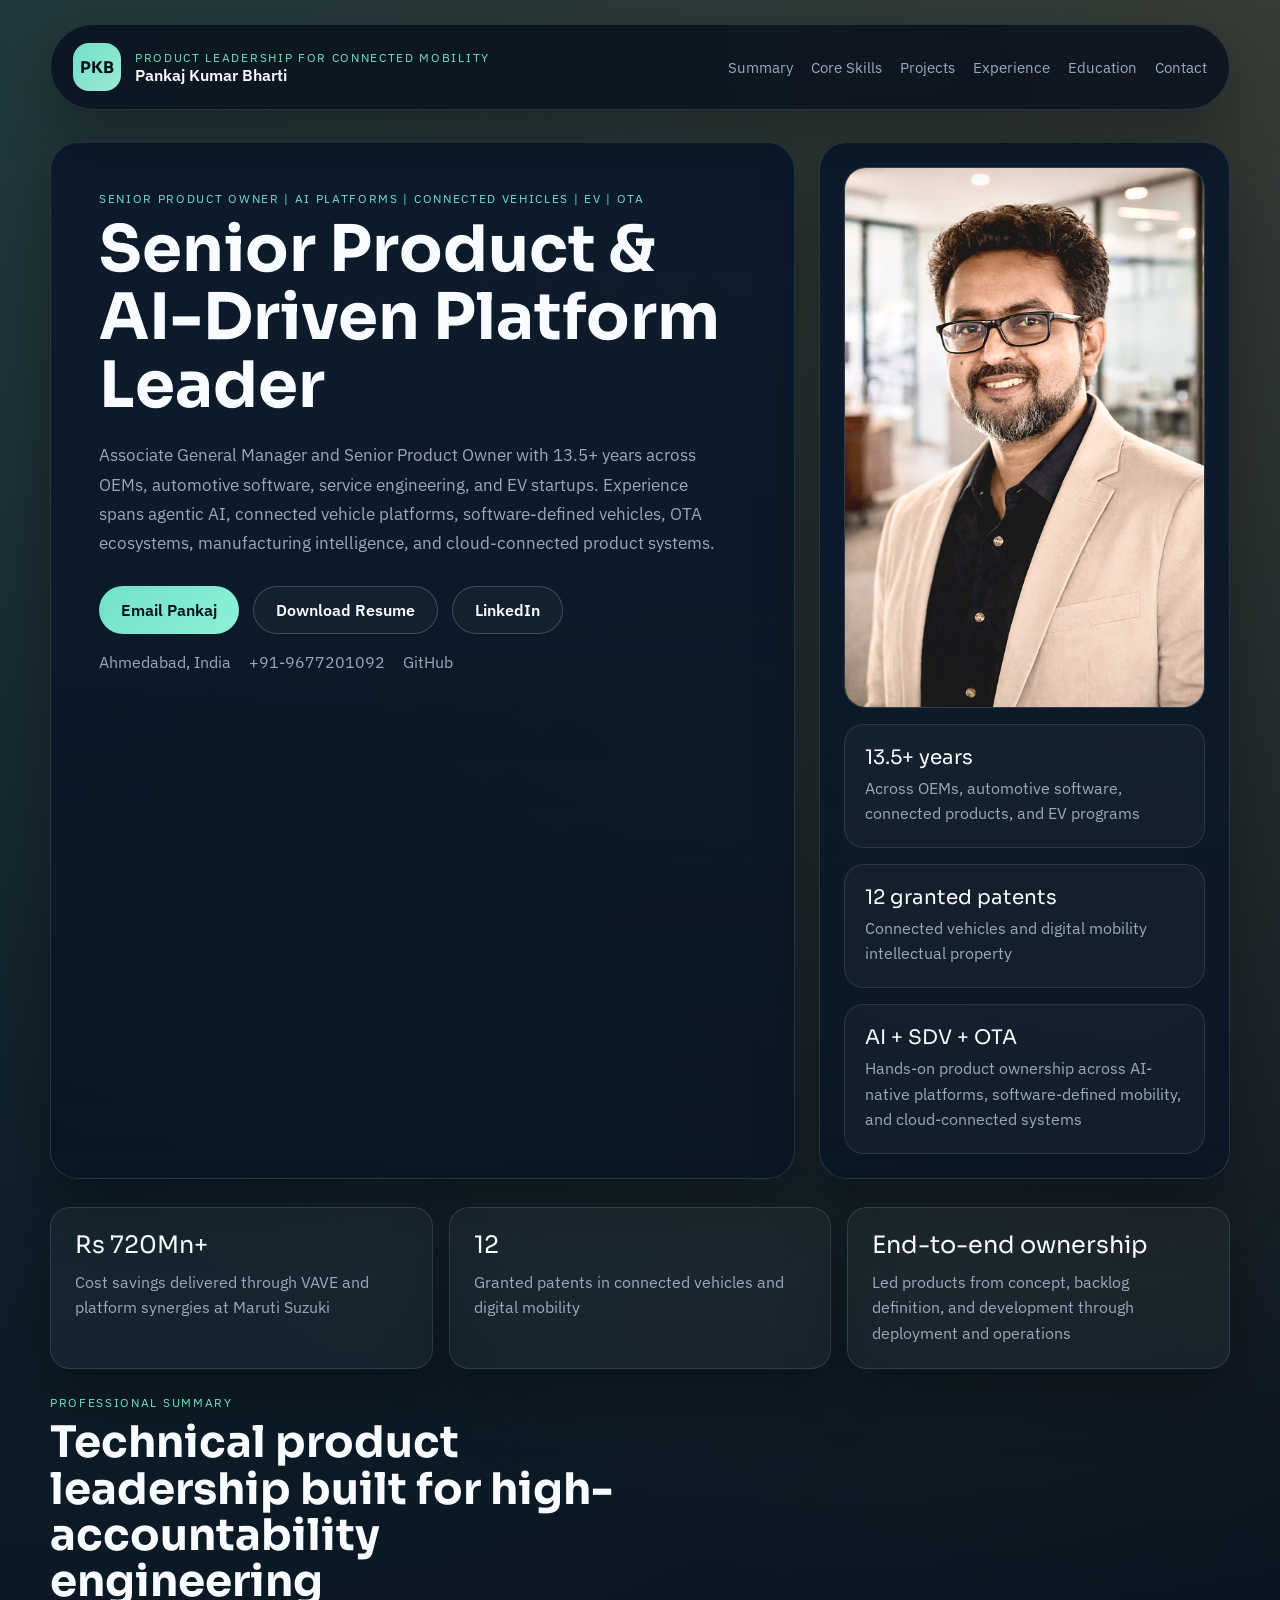
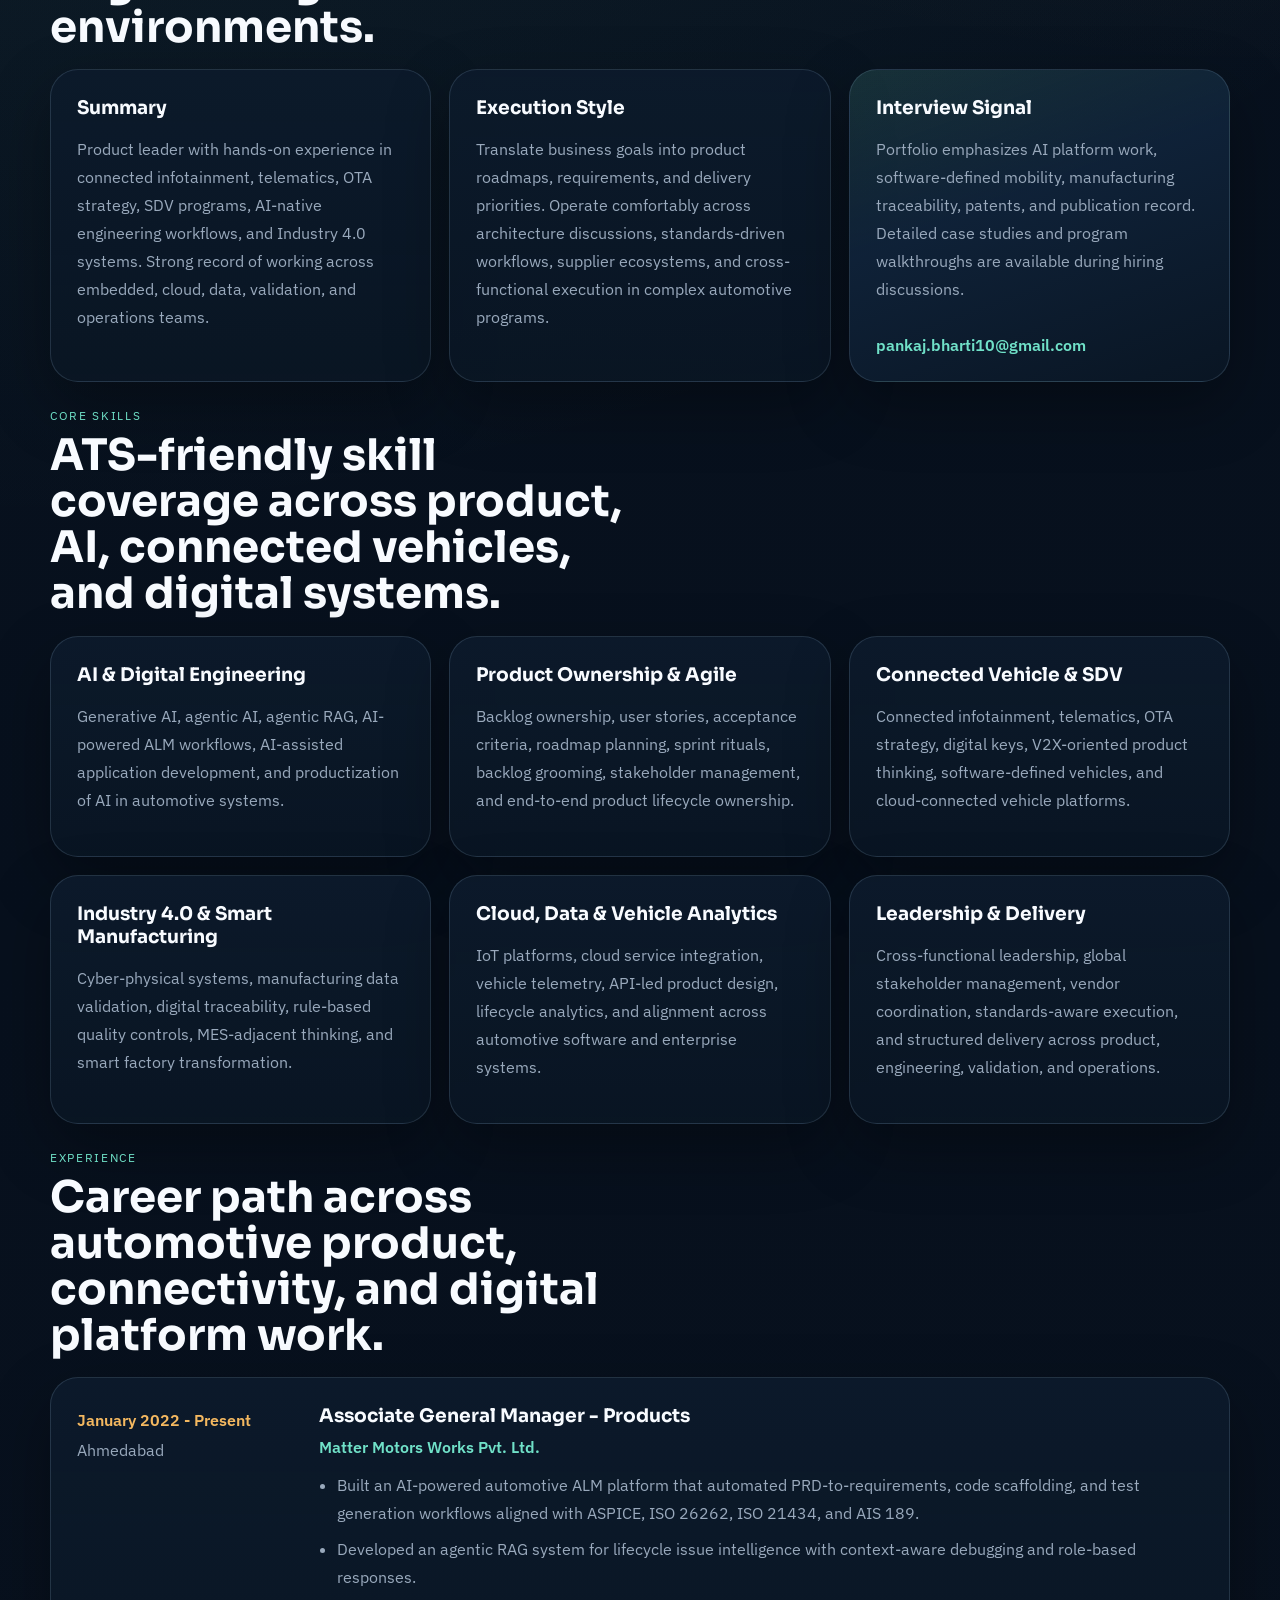
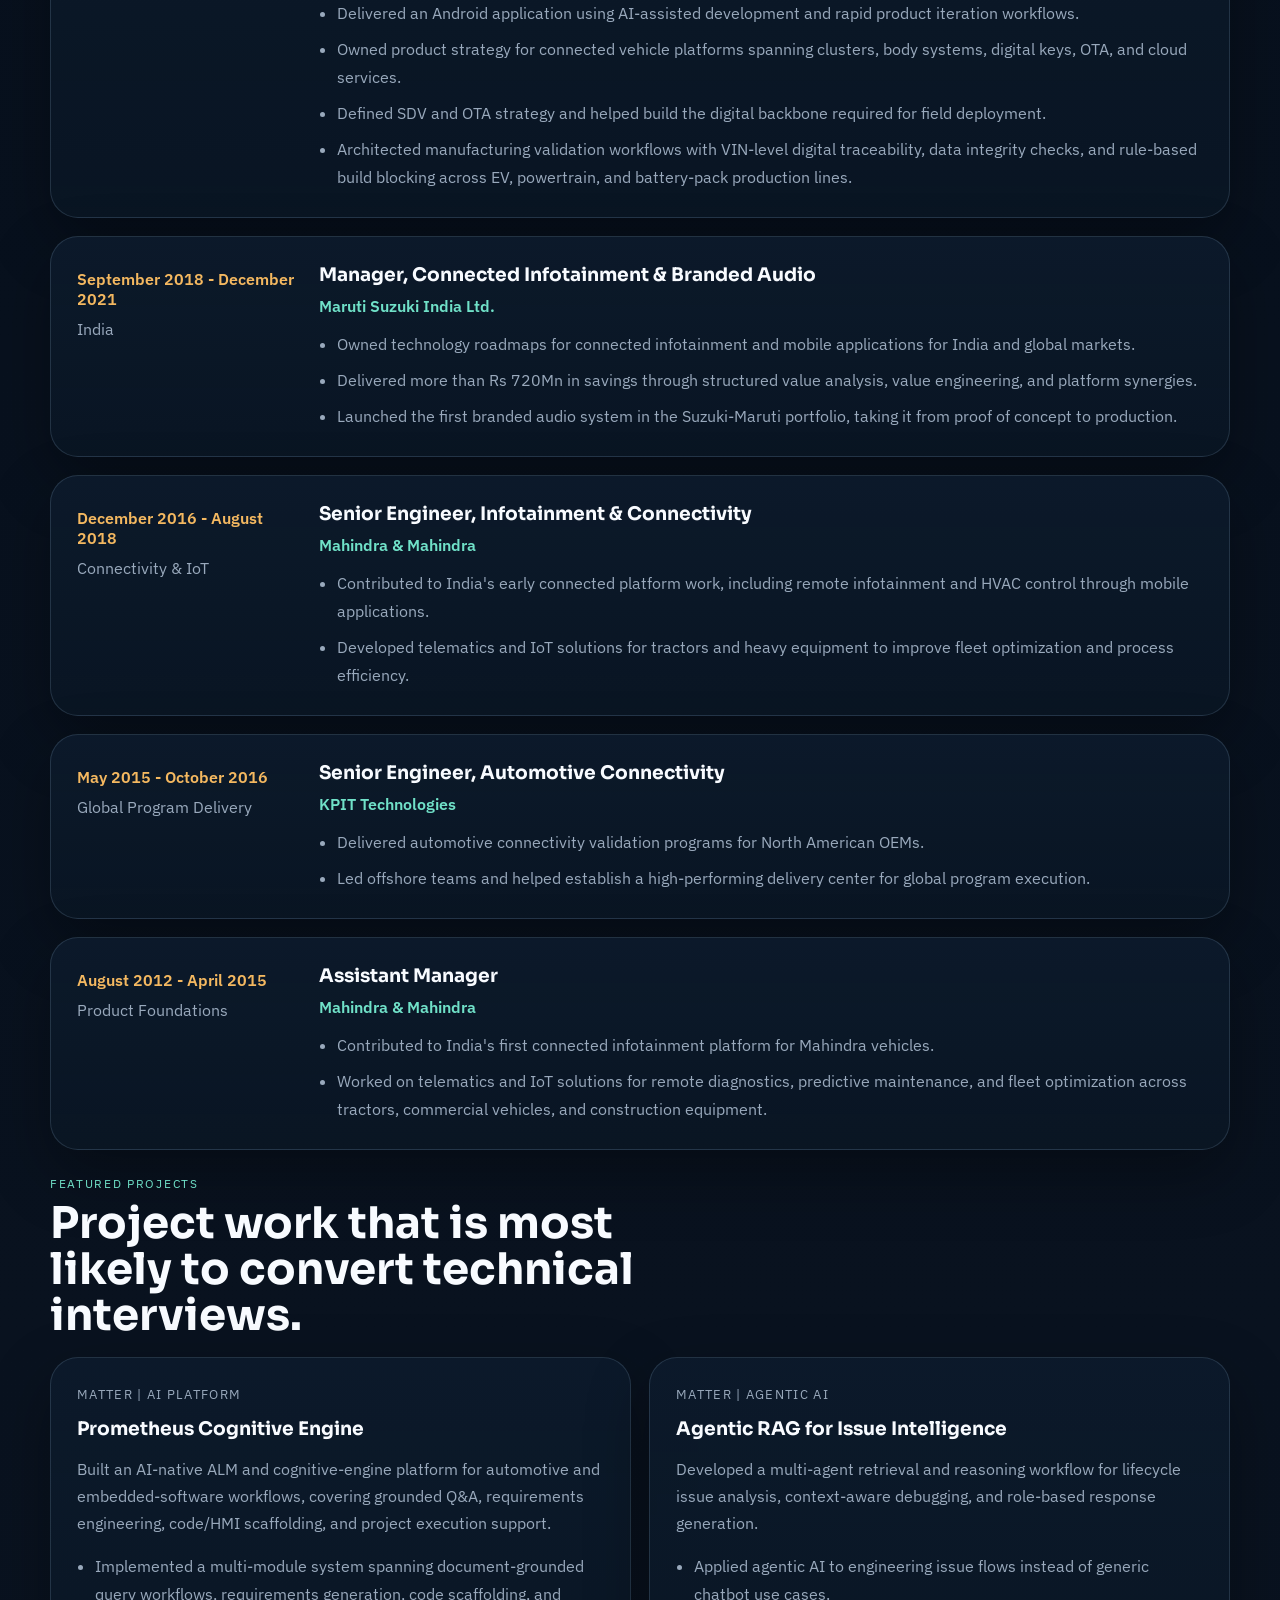
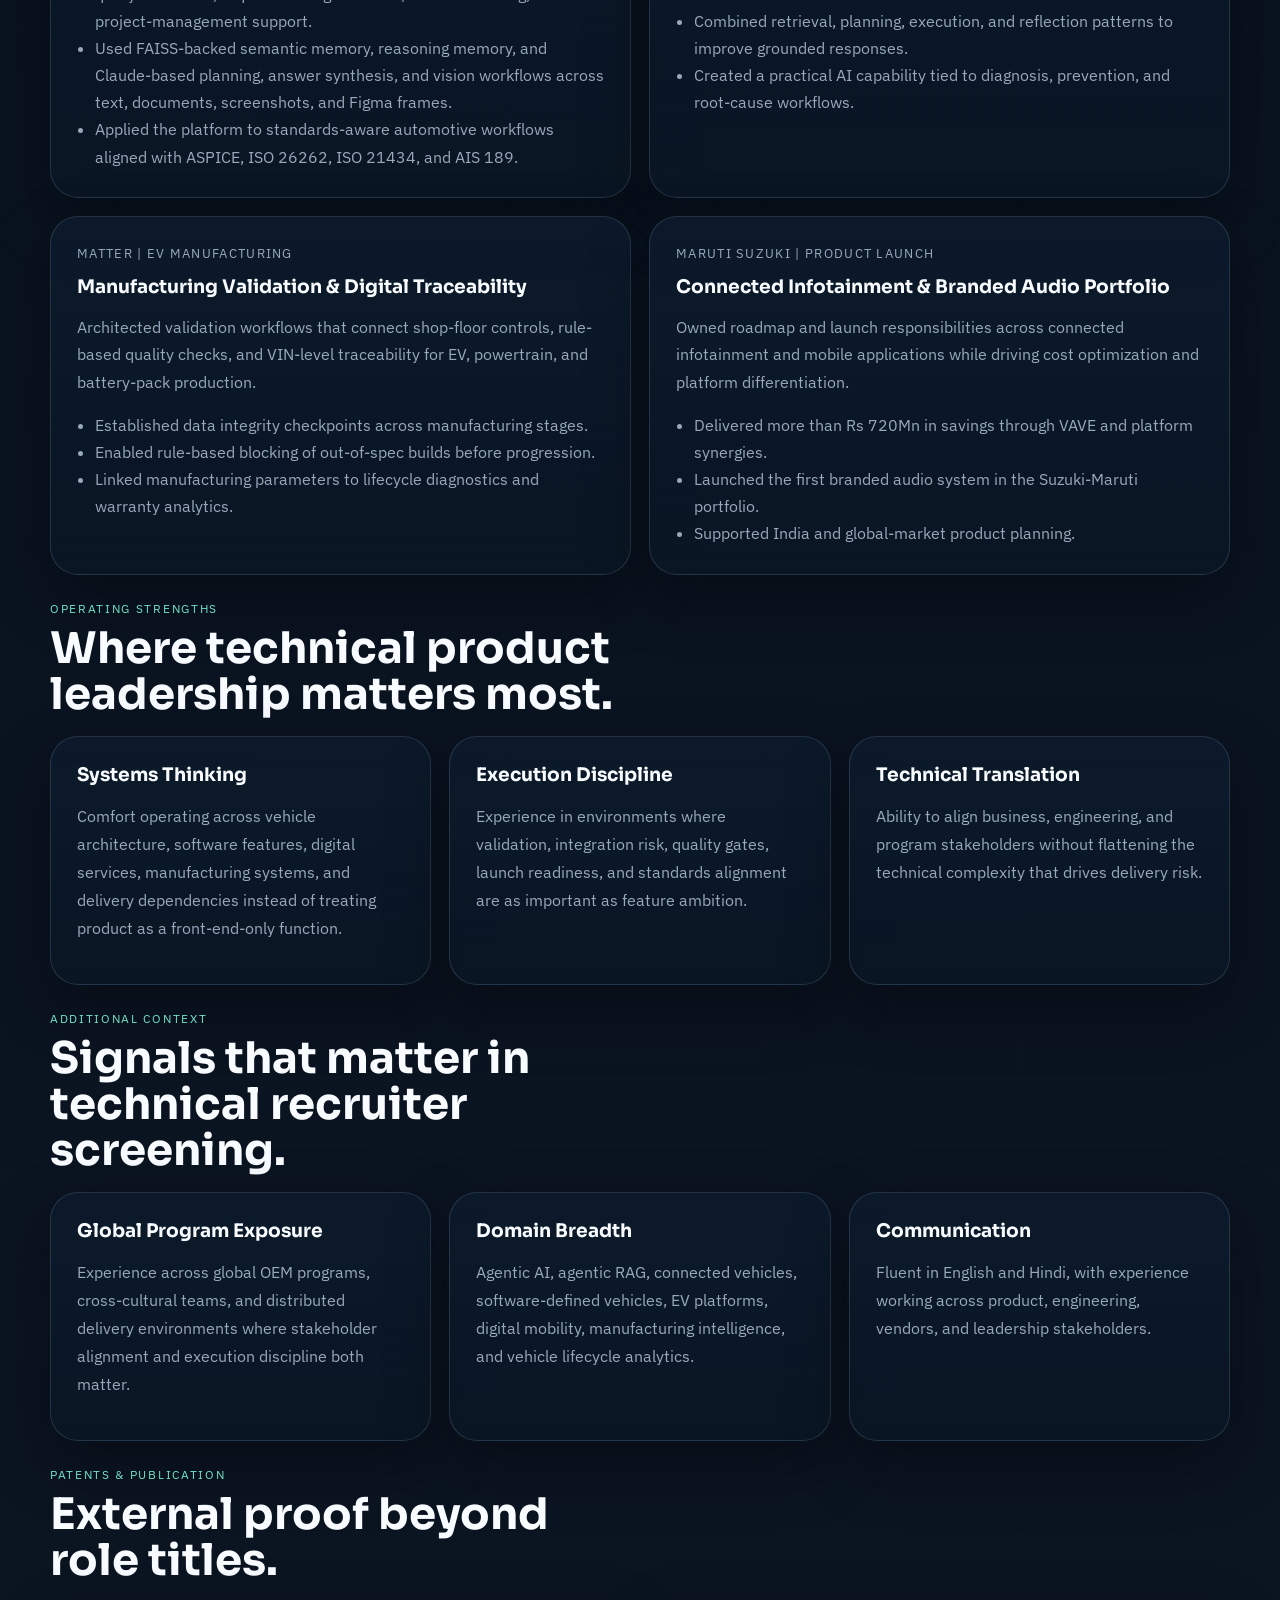
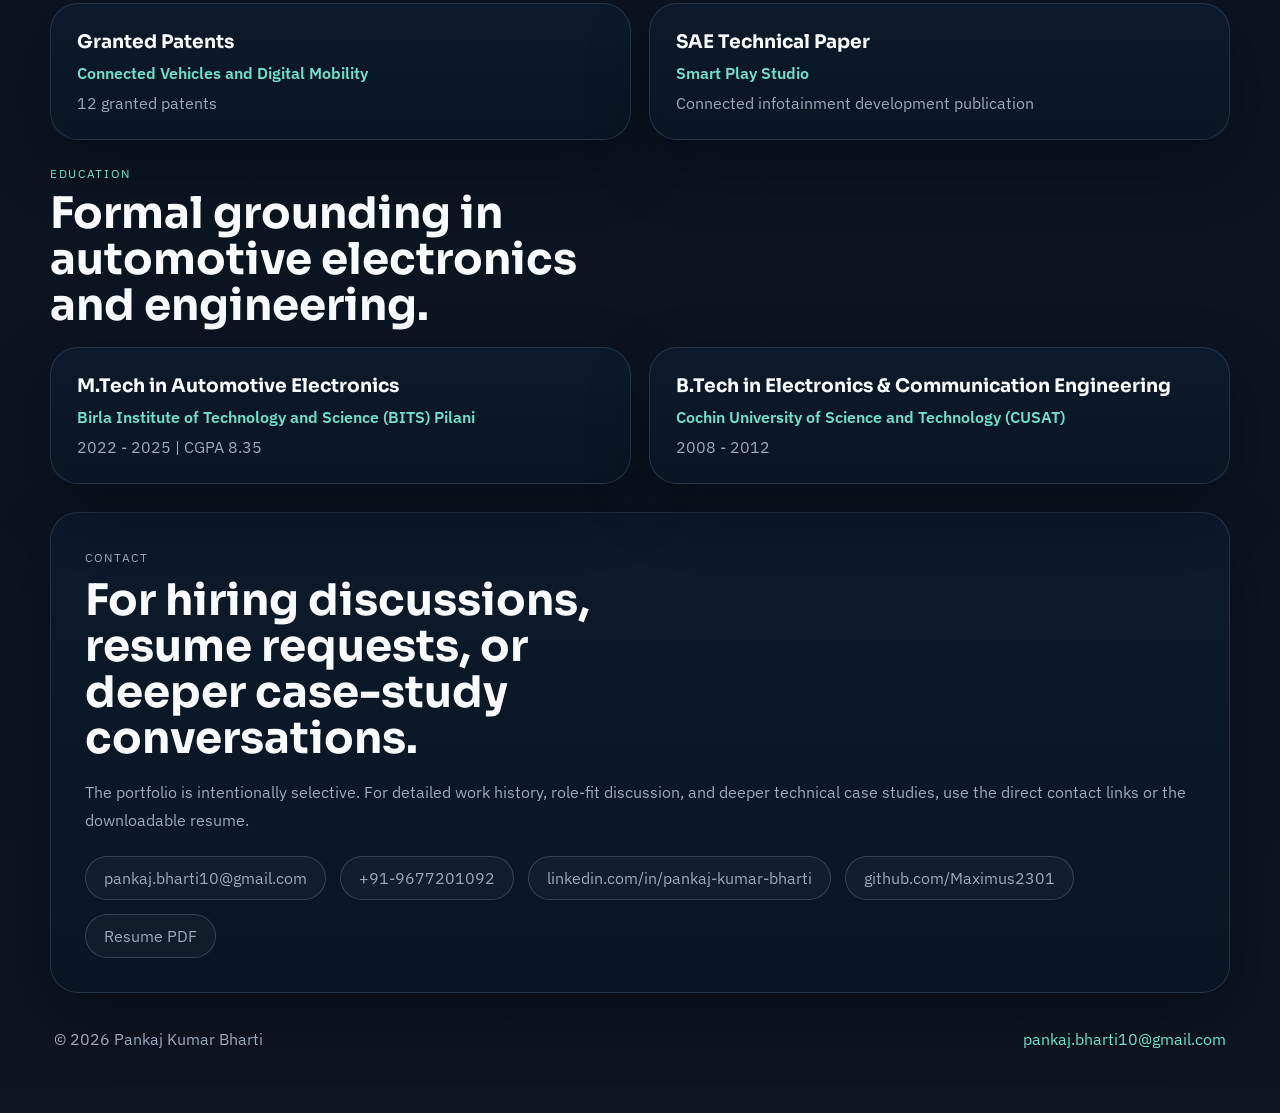
==== commit a754e072: "Update AI project summary in portfolio" ====
--- a/index.html
+++ b/index.html
@@ -239,22 +239,22 @@
                 <div class="project-grid">
                     <article class="project-card">
                         <p class="project-tag">Matter | AI Platform</p>
-                        <h3>AI-Powered Automotive ALM Platform</h3>
-                        <p>Built an AI-assisted workflow spanning PRD, requirements, code scaffolding, and testing in a standards-aware automotive environment.</p>
+                        <h3>Prometheus Cognitive Engine</h3>
+                        <p>Built an AI-native ALM and cognitive-engine platform for automotive and embedded-software workflows, covering grounded Q&amp;A, requirements engineering, code/HMI scaffolding, and project execution support.</p>
                         <ul>
-                            <li>Automated PRD-to-requirements and test generation flow.</li>
-                            <li>Aligned the workflow with ASPICE, ISO 26262, ISO 21434, and AIS 189 expectations.</li>
-                            <li>Strengthened the portfolio signal around AI adoption with engineering discipline.</li>
+                            <li>Implemented a multi-module system spanning document-grounded query workflows, requirements generation, code scaffolding, and project-management support.</li>
+                            <li>Used FAISS-backed semantic memory, reasoning memory, and Claude-based planning, answer synthesis, and vision workflows across text, documents, screenshots, and Figma frames.</li>
+                            <li>Applied the platform to standards-aware automotive workflows aligned with ASPICE, ISO 26262, ISO 21434, and AIS 189.</li>
                         </ul>
                     </article>
                     <article class="project-card">
                         <p class="project-tag">Matter | Agentic AI</p>
                         <h3>Agentic RAG for Issue Intelligence</h3>
-                        <p>Developed a multi-agent retrieval and reasoning system for lifecycle issue analysis, context-aware debugging, and role-based response generation.</p>
+                        <p>Developed a multi-agent retrieval and reasoning workflow for lifecycle issue analysis, context-aware debugging, and role-based response generation.</p>
                         <ul>
-                            <li>Applied agentic AI to real engineering issue flows rather than generic chatbot use cases.</li>
-                            <li>Improved the product narrative around AI-native platform leadership.</li>
-                            <li>Created a strong discussion point for architecture and product interviews.</li>
+                            <li>Applied agentic AI to engineering issue flows instead of generic chatbot use cases.</li>
+                            <li>Combined retrieval, planning, execution, and reflection patterns to improve grounded responses.</li>
+                            <li>Created a practical AI capability tied to diagnosis, prevention, and root-cause workflows.</li>
                         </ul>
                     </article>
                     <article class="project-card">
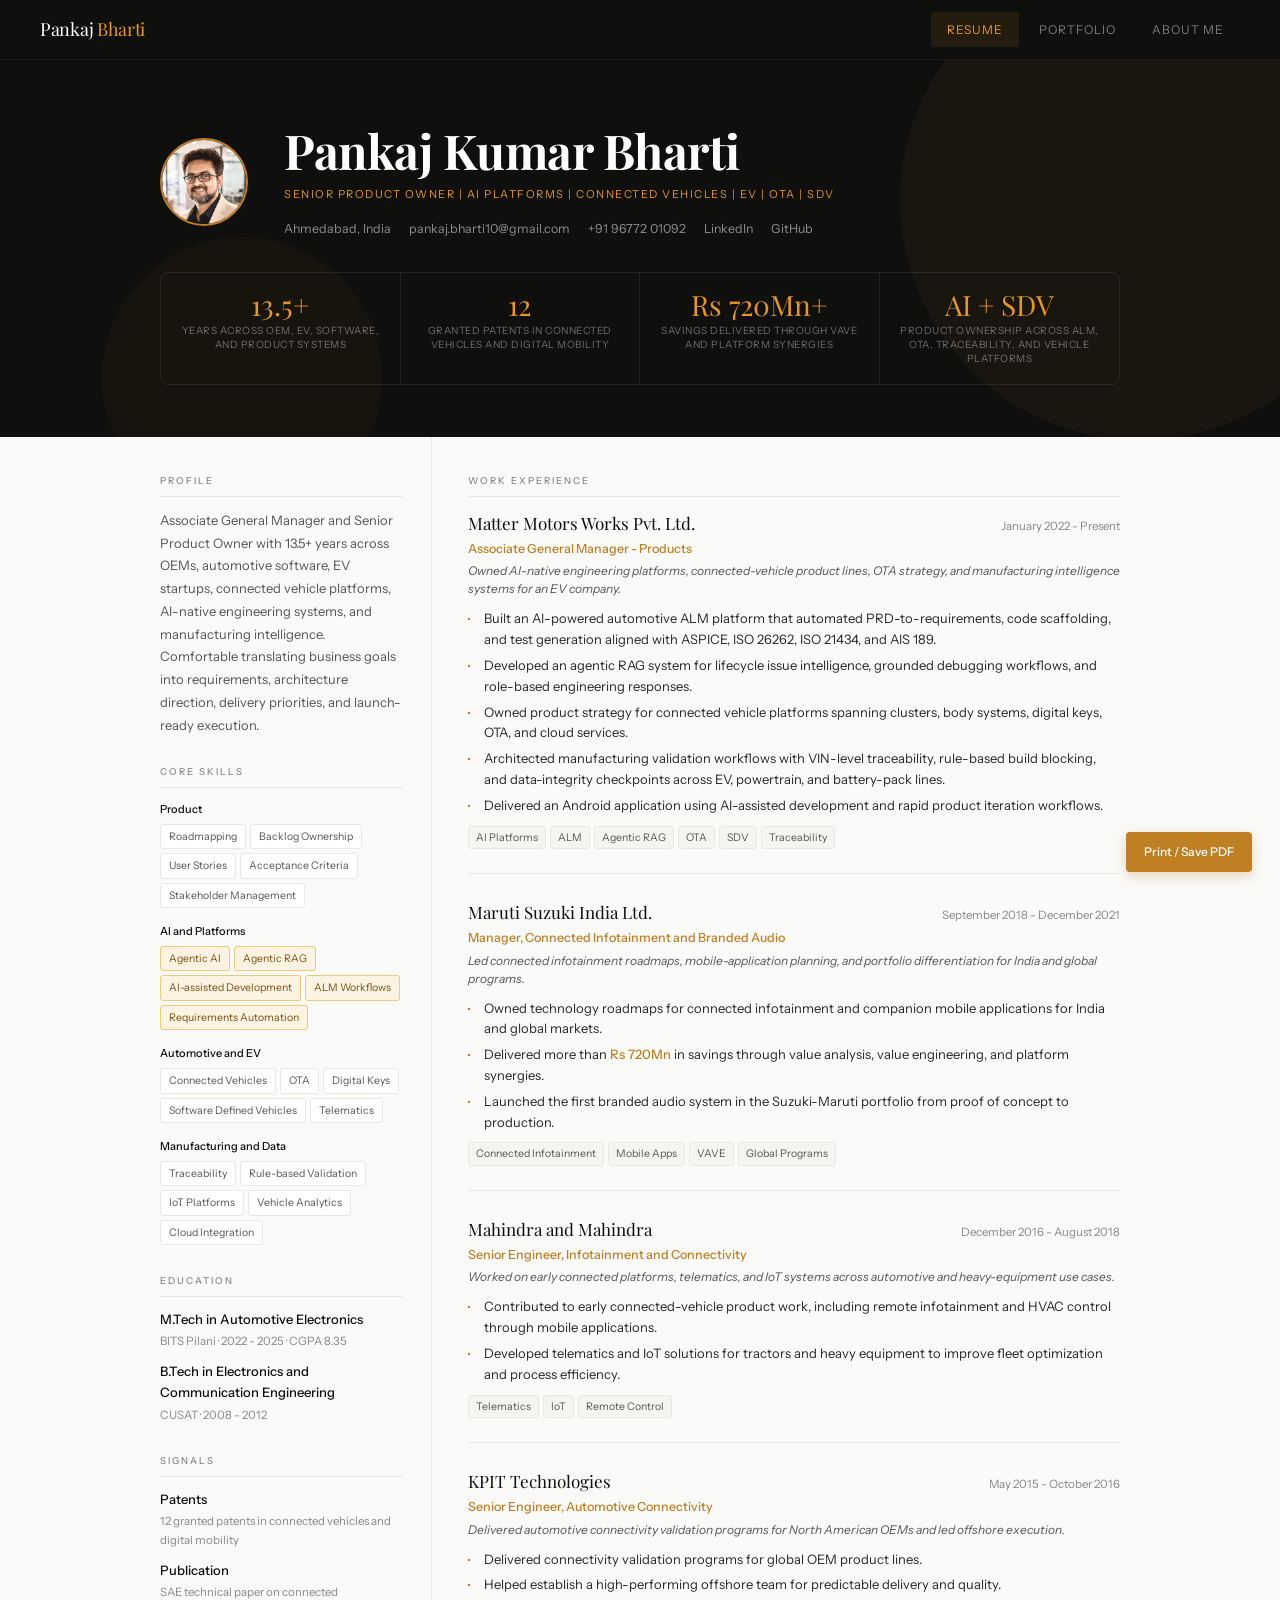
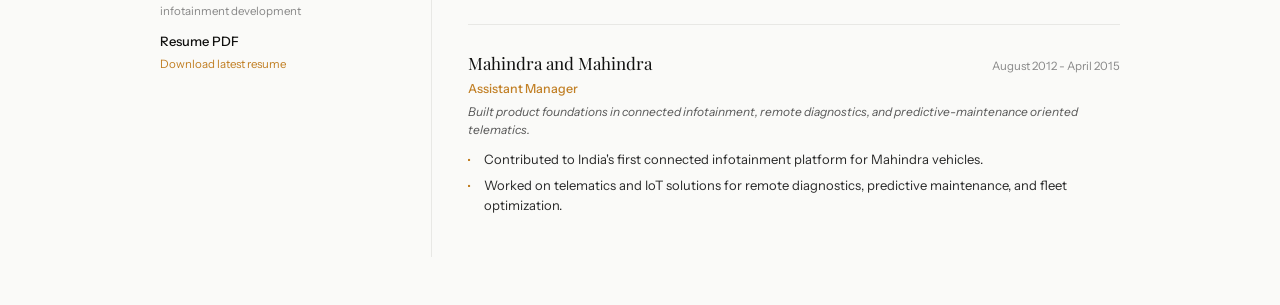
==== commit fe44dd19: "Refactor portfolio site and add session workflow docs" ====
--- a/index.html
+++ b/index.html
@@ -3,386 +3,239 @@
 <head>
     <meta charset="UTF-8">
     <meta name="viewport" content="width=device-width, initial-scale=1.0">
-    <meta name="description" content="Pankaj Kumar Bharti is a senior product and AI-driven platform leader with experience in connected vehicles, EV platforms, OTA, software-defined vehicles, agentic AI, and Industry 4.0 systems.">
-    <meta name="theme-color" content="#0d1b2a">
-    <title>Pankaj Kumar Bharti | Senior Product & AI-Driven Platform Leader</title>
+    <meta name="description" content="Resume of Pankaj Kumar Bharti, senior product and AI-driven platform leader across connected vehicles, EV systems, OTA, SDV, and manufacturing intelligence.">
+    <meta name="theme-color" content="#0f0f0e">
+    <title>Pankaj Kumar Bharti | Resume</title>
     <link rel="preconnect" href="https://fonts.googleapis.com">
     <link rel="preconnect" href="https://fonts.gstatic.com" crossorigin>
-    <link href="https://fonts.googleapis.com/css2?family=IBM+Plex+Sans:wght@400;500;600;700&family=Sora:wght@500;600;700;800&display=swap" rel="stylesheet">
+    <link href="https://fonts.googleapis.com/css2?family=Playfair+Display:ital,wght@0,400;0,600;1,400&family=Instrument+Sans:wght@300;400;500;600&display=swap" rel="stylesheet">
     <link rel="stylesheet" href="assets/css/styles.css">
 </head>
-<body>
-    <div class="site-shell">
-        <header class="site-header">
-            <div class="brand-block">
-                <a class="brand-mark" href="#top" aria-label="Go to top">PKB</a>
+<body class="resume-body">
+    <nav class="site-nav">
+        <a class="nav-logo" href="./index.html">Pankaj <span>Bharti</span></a>
+        <div class="nav-links">
+            <a class="nav-link active" href="./index.html">Resume</a>
+            <a class="nav-link" href="./portfolio.html">Portfolio</a>
+            <a class="nav-link" href="./about.html">About Me</a>
+        </div>
+    </nav>
+
+    <header class="hero">
+        <div class="container">
+            <div class="hero-inner">
+                <div class="avatar">
+                    <img src="assets/images/pankaj-kumar-bharti.png" alt="Portrait of Pankaj Kumar Bharti">
+                </div>
                 <div>
-                    <p class="eyebrow">Product Leadership for Connected Mobility</p>
-                    <p class="brand-title">Pankaj Kumar Bharti</p>
+                    <h1 class="hero-name">Pankaj Kumar Bharti</h1>
+                    <p class="hero-role">Senior Product Owner | AI Platforms | Connected Vehicles | EV | OTA | SDV</p>
+                    <div class="hero-contacts">
+                        <span>Ahmedabad, India</span>
+                        <a href="mailto:pankaj.bharti10@gmail.com">pankaj.bharti10@gmail.com</a>
+                        <a href="tel:+919677201092">+91 96772 01092</a>
+                        <a href="https://www.linkedin.com/in/pankaj-kumar-bharti" target="_blank" rel="noreferrer">LinkedIn</a>
+                        <a href="https://github.com/Maximus2301" target="_blank" rel="noreferrer">GitHub</a>
+                    </div>
                 </div>
             </div>
-            <nav class="site-nav" aria-label="Primary navigation">
-                <a href="#profile">Summary</a>
-                <a href="#capabilities">Core Skills</a>
-                <a href="#projects">Projects</a>
-                <a href="#experience">Experience</a>
-                <a href="#education">Education</a>
-                <a href="#contact">Contact</a>
-            </nav>
-        </header>
-
-        <main id="top">
-            <section class="hero">
-                <div class="hero-copy">
-                    <p class="eyebrow">Senior Product Owner | AI Platforms | Connected Vehicles | EV | OTA</p>
-                    <h1>Senior Product &amp; AI-Driven Platform Leader</h1>
-                    <p class="hero-summary">
-                        Associate General Manager and Senior Product Owner with 13.5+ years across OEMs, automotive software, service engineering, and EV startups. Experience spans agentic AI, connected vehicle platforms, software-defined vehicles, OTA ecosystems, manufacturing intelligence, and cloud-connected product systems.
-                    </p>
-                    <div class="hero-actions">
-                        <a class="button button-primary" href="mailto:pankaj.bharti10@gmail.com">Email Pankaj</a>
-                        <a class="button button-secondary" href="assets/docs/pankaj-kumar-bharti-resume-202604.pdf" target="_blank" rel="noreferrer">Download Resume</a>
-                        <a class="button button-secondary" href="https://www.linkedin.com/in/pankaj-kumar-bharti" target="_blank" rel="noreferrer">LinkedIn</a>
-                    </div>
-                    <div class="hero-meta">
-                        <span>Ahmedabad, India</span>
-                        <span><a href="tel:+919677201092">+91-9677201092</a></span>
-                        <span><a href="https://github.com/Maximus2301" target="_blank" rel="noreferrer">GitHub</a></span>
-                    </div>
-                </div>
-                <aside class="hero-panel" aria-label="Professional highlights">
-                    <div class="portrait-card">
-                        <img src="assets/images/pankaj-kumar-bharti.png" alt="Portrait of Pankaj Kumar Bharti">
-                    </div>
-                    <div class="stat-card">
-                        <span class="stat-value">13.5+ years</span>
-                        <span class="stat-label">Across OEMs, automotive software, connected products, and EV programs</span>
-                    </div>
-                    <div class="stat-card">
-                        <span class="stat-value">12 granted patents</span>
-                        <span class="stat-label">Connected vehicles and digital mobility intellectual property</span>
-                    </div>
-                    <div class="stat-card">
-                        <span class="stat-value">AI + SDV + OTA</span>
-                        <span class="stat-label">Hands-on product ownership across AI-native platforms, software-defined mobility, and cloud-connected systems</span>
-                    </div>
-                </aside>
-            </section>
-
-            <section class="section">
-                <div class="outcome-strip">
-                    <article class="outcome-card">
-                        <p class="outcome-value">Rs 720Mn+</p>
-                        <p class="outcome-label">Cost savings delivered through VAVE and platform synergies at Maruti Suzuki</p>
-                    </article>
-                    <article class="outcome-card">
-                        <p class="outcome-value">12</p>
-                        <p class="outcome-label">Granted patents in connected vehicles and digital mobility</p>
-                    </article>
-                    <article class="outcome-card">
-                        <p class="outcome-value">End-to-end ownership</p>
-                        <p class="outcome-label">Led products from concept, backlog definition, and development through deployment and operations</p>
-                    </article>
-                </div>
-            </section>
-
-            <section class="section" id="profile">
-                <div class="section-heading">
-                    <p class="section-kicker">Professional Summary</p>
-                    <h2>Technical product leadership built for high-accountability engineering environments.</h2>
-                </div>
-                <div class="profile-grid">
-                    <article class="panel">
-                        <h3>Summary</h3>
-                        <p>
-                            Product leader with hands-on experience in connected infotainment, telematics, OTA strategy, SDV programs, AI-native engineering workflows, and Industry 4.0 systems. Strong record of working across embedded, cloud, data, validation, and operations teams.
-                        </p>
-                    </article>
-                    <article class="panel">
-                        <h3>Execution Style</h3>
-                        <p>
-                            Translate business goals into product roadmaps, requirements, and delivery priorities. Operate comfortably across architecture discussions, standards-driven workflows, supplier ecosystems, and cross-functional execution in complex automotive programs.
-                        </p>
-                    </article>
-                    <article class="panel panel-accent">
-                        <h3>Interview Signal</h3>
-                        <p>
-                            Portfolio emphasizes AI platform work, software-defined mobility, manufacturing traceability, patents, and publication record. Detailed case studies and program walkthroughs are available during hiring discussions.
-                        </p>
-                        <a class="inline-link" href="mailto:pankaj.bharti10@gmail.com">pankaj.bharti10@gmail.com</a>
-                    </article>
-                </div>
-            </section>
-
-            <section class="section" id="capabilities">
-                <div class="section-heading">
-                    <p class="section-kicker">Core Skills</p>
-                    <h2>ATS-friendly skill coverage across product, AI, connected vehicles, and digital systems.</h2>
-                </div>
-                <div class="capability-grid">
-                    <article class="capability-card">
-                        <h3>AI &amp; Digital Engineering</h3>
-                        <p>Generative AI, agentic AI, agentic RAG, AI-powered ALM workflows, AI-assisted application development, and productization of AI in automotive systems.</p>
-                    </article>
-                    <article class="capability-card">
-                        <h3>Product Ownership &amp; Agile</h3>
-                        <p>Backlog ownership, user stories, acceptance criteria, roadmap planning, sprint rituals, backlog grooming, stakeholder management, and end-to-end product lifecycle ownership.</p>
-                    </article>
-                    <article class="capability-card">
-                        <h3>Connected Vehicle &amp; SDV</h3>
-                        <p>Connected infotainment, telematics, OTA strategy, digital keys, V2X-oriented product thinking, software-defined vehicles, and cloud-connected vehicle platforms.</p>
-                    </article>
-                    <article class="capability-card">
-                        <h3>Industry 4.0 &amp; Smart Manufacturing</h3>
-                        <p>Cyber-physical systems, manufacturing data validation, digital traceability, rule-based quality controls, MES-adjacent thinking, and smart factory transformation.</p>
-                    </article>
-                    <article class="capability-card">
-                        <h3>Cloud, Data &amp; Vehicle Analytics</h3>
-                        <p>IoT platforms, cloud service integration, vehicle telemetry, API-led product design, lifecycle analytics, and alignment across automotive software and enterprise systems.</p>
-                    </article>
-                    <article class="capability-card">
-                        <h3>Leadership &amp; Delivery</h3>
-                        <p>Cross-functional leadership, global stakeholder management, vendor coordination, standards-aware execution, and structured delivery across product, engineering, validation, and operations.</p>
-                    </article>
-                </div>
-            </section>
-
-            <section class="section" id="experience">
-                <div class="section-heading">
-                    <p class="section-kicker">Experience</p>
-                    <h2>Career path across automotive product, connectivity, and digital platform work.</h2>
-                </div>
-                <div class="timeline">
-                    <article class="timeline-item">
-                        <div class="timeline-meta">
-                            <p class="role-period">January 2022 - Present</p>
-                            <p class="role-location">Ahmedabad</p>
-                        </div>
-                        <div class="timeline-content">
-                            <h3>Associate General Manager - Products</h3>
-                            <p class="company-name">Matter Motors Works Pvt. Ltd.</p>
-                            <ul>
-                                <li>Built an AI-powered automotive ALM platform that automated PRD-to-requirements, code scaffolding, and test generation workflows aligned with ASPICE, ISO 26262, ISO 21434, and AIS 189.</li>
-                                <li>Developed an agentic RAG system for lifecycle issue intelligence with context-aware debugging and role-based responses.</li>
-                                <li>Delivered an Android application using AI-assisted development and rapid product iteration workflows.</li>
-                                <li>Owned product strategy for connected vehicle platforms spanning clusters, body systems, digital keys, OTA, and cloud services.</li>
-                                <li>Defined SDV and OTA strategy and helped build the digital backbone required for field deployment.</li>
-                                <li>Architected manufacturing validation workflows with VIN-level digital traceability, data integrity checks, and rule-based build blocking across EV, powertrain, and battery-pack production lines.</li>
-                            </ul>
-                        </div>
-                    </article>
-                    <article class="timeline-item">
-                        <div class="timeline-meta">
-                            <p class="role-period">September 2018 - December 2021</p>
-                            <p class="role-location">India</p>
-                        </div>
-                        <div class="timeline-content">
-                            <h3>Manager, Connected Infotainment &amp; Branded Audio</h3>
-                            <p class="company-name">Maruti Suzuki India Ltd.</p>
-                            <ul>
-                                <li>Owned technology roadmaps for connected infotainment and mobile applications for India and global markets.</li>
-                                <li>Delivered more than Rs 720Mn in savings through structured value analysis, value engineering, and platform synergies.</li>
-                                <li>Launched the first branded audio system in the Suzuki-Maruti portfolio, taking it from proof of concept to production.</li>
-                            </ul>
-                        </div>
-                    </article>
-                    <article class="timeline-item">
-                        <div class="timeline-meta">
-                            <p class="role-period">December 2016 - August 2018</p>
-                            <p class="role-location">Connectivity &amp; IoT</p>
-                        </div>
-                        <div class="timeline-content">
-                            <h3>Senior Engineer, Infotainment &amp; Connectivity</h3>
-                            <p class="company-name">Mahindra &amp; Mahindra</p>
-                            <ul>
-                                <li>Contributed to India&apos;s early connected platform work, including remote infotainment and HVAC control through mobile applications.</li>
-                                <li>Developed telematics and IoT solutions for tractors and heavy equipment to improve fleet optimization and process efficiency.</li>
-                            </ul>
-                        </div>
-                    </article>
-                    <article class="timeline-item">
-                        <div class="timeline-meta">
-                            <p class="role-period">May 2015 - October 2016</p>
-                            <p class="role-location">Global Program Delivery</p>
-                        </div>
-                        <div class="timeline-content">
-                            <h3>Senior Engineer, Automotive Connectivity</h3>
-                            <p class="company-name">KPIT Technologies</p>
-                            <ul>
-                                <li>Delivered automotive connectivity validation programs for North American OEMs.</li>
-                                <li>Led offshore teams and helped establish a high-performing delivery center for global program execution.</li>
-                            </ul>
-                        </div>
-                    </article>
-                    <article class="timeline-item">
-                        <div class="timeline-meta">
-                            <p class="role-period">August 2012 - April 2015</p>
-                            <p class="role-location">Product Foundations</p>
-                        </div>
-                        <div class="timeline-content">
-                            <h3>Assistant Manager</h3>
-                            <p class="company-name">Mahindra &amp; Mahindra</p>
-                            <ul>
-                                <li>Contributed to India&apos;s first connected infotainment platform for Mahindra vehicles.</li>
-                                <li>Worked on telematics and IoT solutions for remote diagnostics, predictive maintenance, and fleet optimization across tractors, commercial vehicles, and construction equipment.</li>
-                            </ul>
-                        </div>
-                    </article>
-                </div>
-            </section>
-
-            <section class="section" id="projects">
-                <div class="section-heading">
-                    <p class="section-kicker">Featured Projects</p>
-                    <h2>Project work that is most likely to convert technical interviews.</h2>
-                </div>
-                <div class="project-grid">
-                    <article class="project-card">
-                        <p class="project-tag">Matter | AI Platform</p>
-                        <h3>Prometheus Cognitive Engine</h3>
-                        <p>Built an AI-native ALM and cognitive-engine platform for automotive and embedded-software workflows, covering grounded Q&amp;A, requirements engineering, code/HMI scaffolding, and project execution support.</p>
-                        <ul>
-                            <li>Implemented a multi-module system spanning document-grounded query workflows, requirements generation, code scaffolding, and project-management support.</li>
-                            <li>Used FAISS-backed semantic memory, reasoning memory, and Claude-based planning, answer synthesis, and vision workflows across text, documents, screenshots, and Figma frames.</li>
-                            <li>Applied the platform to standards-aware automotive workflows aligned with ASPICE, ISO 26262, ISO 21434, and AIS 189.</li>
-                        </ul>
-                    </article>
-                    <article class="project-card">
-                        <p class="project-tag">Matter | Agentic AI</p>
-                        <h3>Agentic RAG for Issue Intelligence</h3>
-                        <p>Developed a multi-agent retrieval and reasoning workflow for lifecycle issue analysis, context-aware debugging, and role-based response generation.</p>
-                        <ul>
-                            <li>Applied agentic AI to engineering issue flows instead of generic chatbot use cases.</li>
-                            <li>Combined retrieval, planning, execution, and reflection patterns to improve grounded responses.</li>
-                            <li>Created a practical AI capability tied to diagnosis, prevention, and root-cause workflows.</li>
-                        </ul>
-                    </article>
-                    <article class="project-card">
-                        <p class="project-tag">Matter | EV Manufacturing</p>
-                        <h3>Manufacturing Validation &amp; Digital Traceability</h3>
-                        <p>Architected validation workflows that connect shop-floor controls, rule-based quality checks, and VIN-level traceability for EV, powertrain, and battery-pack production.</p>
-                        <ul>
-                            <li>Established data integrity checkpoints across manufacturing stages.</li>
-                            <li>Enabled rule-based blocking of out-of-spec builds before progression.</li>
-                            <li>Linked manufacturing parameters to lifecycle diagnostics and warranty analytics.</li>
-                        </ul>
-                    </article>
-                    <article class="project-card">
-                        <p class="project-tag">Maruti Suzuki | Product Launch</p>
-                        <h3>Connected Infotainment &amp; Branded Audio Portfolio</h3>
-                        <p>Owned roadmap and launch responsibilities across connected infotainment and mobile applications while driving cost optimization and platform differentiation.</p>
-                        <ul>
-                            <li>Delivered more than Rs 720Mn in savings through VAVE and platform synergies.</li>
-                            <li>Launched the first branded audio system in the Suzuki-Maruti portfolio.</li>
-                            <li>Supported India and global-market product planning.</li>
-                        </ul>
-                    </article>
-                </div>
-            </section>
-
-            <section class="section section-split">
-                <div class="section-heading">
-                    <p class="section-kicker">Operating Strengths</p>
-                    <h2>Where technical product leadership matters most.</h2>
-                </div>
-                <div class="strength-grid">
-                    <article class="panel">
-                        <h3>Systems Thinking</h3>
-                        <p>Comfort operating across vehicle architecture, software features, digital services, manufacturing systems, and delivery dependencies instead of treating product as a front-end-only function.</p>
-                    </article>
-                    <article class="panel">
-                        <h3>Execution Discipline</h3>
-                        <p>Experience in environments where validation, integration risk, quality gates, launch readiness, and standards alignment are as important as feature ambition.</p>
-                    </article>
-                    <article class="panel">
-                        <h3>Technical Translation</h3>
-                        <p>Ability to align business, engineering, and program stakeholders without flattening the technical complexity that drives delivery risk.</p>
-                    </article>
-                </div>
-            </section>
-
-            <section class="section">
-                <div class="section-heading">
-                    <p class="section-kicker">Additional Context</p>
-                    <h2>Signals that matter in technical recruiter screening.</h2>
-                </div>
-                <div class="profile-grid">
-                    <article class="panel">
-                        <h3>Global Program Exposure</h3>
-                        <p>Experience across global OEM programs, cross-cultural teams, and distributed delivery environments where stakeholder alignment and execution discipline both matter.</p>
-                    </article>
-                    <article class="panel">
-                        <h3>Domain Breadth</h3>
-                        <p>Agentic AI, agentic RAG, connected vehicles, software-defined vehicles, EV platforms, digital mobility, manufacturing intelligence, and vehicle lifecycle analytics.</p>
-                    </article>
-                    <article class="panel">
-                        <h3>Communication</h3>
-                        <p>Fluent in English and Hindi, with experience working across product, engineering, vendors, and leadership stakeholders.</p>
-                    </article>
-                </div>
-            </section>
-
-            <section class="section">
-                <div class="section-heading">
-                    <p class="section-kicker">Patents &amp; Publication</p>
-                    <h2>External proof beyond role titles.</h2>
-                </div>
-                <div class="education-grid">
-                    <article class="education-card">
-                        <h3>Granted Patents</h3>
-                        <p class="education-org">Connected Vehicles and Digital Mobility</p>
-                        <p class="education-meta">12 granted patents</p>
-                    </article>
-                    <article class="education-card">
-                        <h3>SAE Technical Paper</h3>
-                        <p class="education-org">Smart Play Studio</p>
-                        <p class="education-meta">Connected infotainment development publication</p>
-                    </article>
-                </div>
-            </section>
-
-            <section class="section" id="education">
-                <div class="section-heading">
-                    <p class="section-kicker">Education</p>
-                    <h2>Formal grounding in automotive electronics and engineering.</h2>
-                </div>
-                <div class="education-grid">
-                    <article class="education-card">
-                        <h3>M.Tech in Automotive Electronics</h3>
-                        <p class="education-org">Birla Institute of Technology and Science (BITS) Pilani</p>
-                        <p class="education-meta">2022 - 2025 | CGPA 8.35</p>
-                    </article>
-                    <article class="education-card">
-                        <h3>B.Tech in Electronics &amp; Communication Engineering</h3>
-                        <p class="education-org">Cochin University of Science and Technology (CUSAT)</p>
-                        <p class="education-meta">2008 - 2012</p>
-                    </article>
-                </div>
-            </section>
-
-            <section class="section contact-section" id="contact">
-                <div class="contact-card">
-                    <p class="section-kicker">Contact</p>
-                    <h2>For hiring discussions, resume requests, or deeper case-study conversations.</h2>
-                    <p>
-                        The portfolio is intentionally selective. For detailed work history, role-fit discussion, and deeper technical case studies, use the direct contact links or the downloadable resume.
-                    </p>
-                    <div class="contact-list">
-                        <a href="mailto:pankaj.bharti10@gmail.com">pankaj.bharti10@gmail.com</a>
-                        <a href="tel:+919677201092">+91-9677201092</a>
-                        <a href="https://www.linkedin.com/in/pankaj-kumar-bharti" target="_blank" rel="noreferrer">linkedin.com/in/pankaj-kumar-bharti</a>
-                        <a href="https://github.com/Maximus2301" target="_blank" rel="noreferrer">github.com/Maximus2301</a>
-                        <a href="assets/docs/pankaj-kumar-bharti-resume-202604.pdf" target="_blank" rel="noreferrer">Resume PDF</a>
-                    </div>
-                </div>
+            <div class="hero-stats">
+                <div class="stat">
+                    <div class="stat-num">13.5+</div>
+                    <div class="stat-lbl">Years across OEM, EV, software, and product systems</div>
+                </div>
+                <div class="stat">
+                    <div class="stat-num">12</div>
+                    <div class="stat-lbl">Granted patents in connected vehicles and digital mobility</div>
+                </div>
+                <div class="stat">
+                    <div class="stat-num">Rs 720Mn+</div>
+                    <div class="stat-lbl">Savings delivered through VAVE and platform synergies</div>
+                </div>
+                <div class="stat">
+                    <div class="stat-num">AI + SDV</div>
+                    <div class="stat-lbl">Product ownership across ALM, OTA, traceability, and vehicle platforms</div>
+                </div>
+            </div>
+        </div>
+    </header>
+
+    <div class="layout">
+        <aside class="sidebar">
+            <section class="sb-section">
+                <div class="sb-title">Profile</div>
+                <p class="profile-text">
+                    Associate General Manager and Senior Product Owner with 13.5+ years across OEMs, automotive software, EV startups, connected vehicle platforms, AI-native engineering systems, and manufacturing intelligence. Comfortable translating business goals into requirements, architecture direction, delivery priorities, and launch-ready execution.
+                </p>
+            </section>
+
+            <section class="sb-section">
+                <div class="sb-title">Core Skills</div>
+                <div class="skill-group">
+                    <div class="skill-cat">Product</div>
+                    <div class="pills">
+                        <span class="pill">Roadmapping</span>
+                        <span class="pill">Backlog Ownership</span>
+                        <span class="pill">User Stories</span>
+                        <span class="pill">Acceptance Criteria</span>
+                        <span class="pill">Stakeholder Management</span>
+                    </div>
+                </div>
+                <div class="skill-group">
+                    <div class="skill-cat">AI and Platforms</div>
+                    <div class="pills">
+                        <span class="pill amber">Agentic AI</span>
+                        <span class="pill amber">Agentic RAG</span>
+                        <span class="pill amber">AI-assisted Development</span>
+                        <span class="pill amber">ALM Workflows</span>
+                        <span class="pill amber">Requirements Automation</span>
+                    </div>
+                </div>
+                <div class="skill-group">
+                    <div class="skill-cat">Automotive and EV</div>
+                    <div class="pills">
+                        <span class="pill">Connected Vehicles</span>
+                        <span class="pill">OTA</span>
+                        <span class="pill">Digital Keys</span>
+                        <span class="pill">Software Defined Vehicles</span>
+                        <span class="pill">Telematics</span>
+                    </div>
+                </div>
+                <div class="skill-group">
+                    <div class="skill-cat">Manufacturing and Data</div>
+                    <div class="pills">
+                        <span class="pill">Traceability</span>
+                        <span class="pill">Rule-based Validation</span>
+                        <span class="pill">IoT Platforms</span>
+                        <span class="pill">Vehicle Analytics</span>
+                        <span class="pill">Cloud Integration</span>
+                    </div>
+                </div>
+            </section>
+
+            <section class="sb-section">
+                <div class="sb-title">Education</div>
+                <div class="edu-name">M.Tech in Automotive Electronics</div>
+                <div class="edu-sub">BITS Pilani · 2022 - 2025 · CGPA 8.35</div>
+                <div class="edu-name top-gap">B.Tech in Electronics and Communication Engineering</div>
+                <div class="edu-sub">CUSAT · 2008 - 2012</div>
+            </section>
+
+            <section class="sb-section">
+                <div class="sb-title">Signals</div>
+                <div class="vol-item">
+                    <div class="edu-name">Patents</div>
+                    <div class="edu-sub">12 granted patents in connected vehicles and digital mobility</div>
+                </div>
+                <div class="vol-item">
+                    <div class="edu-name">Publication</div>
+                    <div class="edu-sub">SAE technical paper on connected infotainment development</div>
+                </div>
+                <div class="vol-item">
+                    <div class="edu-name">Resume PDF</div>
+                    <div class="edu-sub"><a class="text-link" href="assets/docs/pankaj-kumar-bharti-resume-202604.pdf" target="_blank" rel="noreferrer">Download latest resume</a></div>
+                </div>
+            </section>
+        </aside>
+
+        <main class="main-col">
+            <section>
+                <div class="sec-title">Work Experience</div>
+
+                <article class="job">
+                    <div class="job-header">
+                        <span class="job-company">Matter Motors Works Pvt. Ltd.</span>
+                        <span class="job-date">January 2022 - Present</span>
+                    </div>
+                    <div class="job-title">Associate General Manager - Products</div>
+                    <div class="job-desc">Owned AI-native engineering platforms, connected-vehicle product lines, OTA strategy, and manufacturing intelligence systems for an EV company.</div>
+                    <ul class="job-bullets">
+                        <li>Built an AI-powered automotive ALM platform that automated PRD-to-requirements, code scaffolding, and test generation aligned with ASPICE, ISO 26262, ISO 21434, and AIS 189.</li>
+                        <li>Developed an agentic RAG system for lifecycle issue intelligence, grounded debugging workflows, and role-based engineering responses.</li>
+                        <li>Owned product strategy for connected vehicle platforms spanning clusters, body systems, digital keys, OTA, and cloud services.</li>
+                        <li>Architected manufacturing validation workflows with VIN-level traceability, rule-based build blocking, and data-integrity checkpoints across EV, powertrain, and battery-pack lines.</li>
+                        <li>Delivered an Android application using AI-assisted development and rapid product iteration workflows.</li>
+                    </ul>
+                    <div class="job-tags">
+                        <span class="job-tag">AI Platforms</span>
+                        <span class="job-tag">ALM</span>
+                        <span class="job-tag">Agentic RAG</span>
+                        <span class="job-tag">OTA</span>
+                        <span class="job-tag">SDV</span>
+                        <span class="job-tag">Traceability</span>
+                    </div>
+                </article>
+
+                <article class="job">
+                    <div class="job-header">
+                        <span class="job-company">Maruti Suzuki India Ltd.</span>
+                        <span class="job-date">September 2018 - December 2021</span>
+                    </div>
+                    <div class="job-title">Manager, Connected Infotainment and Branded Audio</div>
+                    <div class="job-desc">Led connected infotainment roadmaps, mobile-application planning, and portfolio differentiation for India and global programs.</div>
+                    <ul class="job-bullets">
+                        <li>Owned technology roadmaps for connected infotainment and companion mobile applications for India and global markets.</li>
+                        <li>Delivered more than <span class="imp">Rs 720Mn</span> in savings through value analysis, value engineering, and platform synergies.</li>
+                        <li>Launched the first branded audio system in the Suzuki-Maruti portfolio from proof of concept to production.</li>
+                    </ul>
+                    <div class="job-tags">
+                        <span class="job-tag">Connected Infotainment</span>
+                        <span class="job-tag">Mobile Apps</span>
+                        <span class="job-tag">VAVE</span>
+                        <span class="job-tag">Global Programs</span>
+                    </div>
+                </article>
+
+                <article class="job">
+                    <div class="job-header">
+                        <span class="job-company">Mahindra and Mahindra</span>
+                        <span class="job-date">December 2016 - August 2018</span>
+                    </div>
+                    <div class="job-title">Senior Engineer, Infotainment and Connectivity</div>
+                    <div class="job-desc">Worked on early connected platforms, telematics, and IoT systems across automotive and heavy-equipment use cases.</div>
+                    <ul class="job-bullets">
+                        <li>Contributed to early connected-vehicle product work, including remote infotainment and HVAC control through mobile applications.</li>
+                        <li>Developed telematics and IoT solutions for tractors and heavy equipment to improve fleet optimization and process efficiency.</li>
+                    </ul>
+                    <div class="job-tags">
+                        <span class="job-tag">Telematics</span>
+                        <span class="job-tag">IoT</span>
+                        <span class="job-tag">Remote Control</span>
+                    </div>
+                </article>
+
+                <article class="job">
+                    <div class="job-header">
+                        <span class="job-company">KPIT Technologies</span>
+                        <span class="job-date">May 2015 - October 2016</span>
+                    </div>
+                    <div class="job-title">Senior Engineer, Automotive Connectivity</div>
+                    <div class="job-desc">Delivered automotive connectivity validation programs for North American OEMs and led offshore execution.</div>
+                    <ul class="job-bullets">
+                        <li>Delivered connectivity validation programs for global OEM product lines.</li>
+                        <li>Helped establish a high-performing offshore team for predictable delivery and quality.</li>
+                    </ul>
+                </article>
+
+                <article class="job">
+                    <div class="job-header">
+                        <span class="job-company">Mahindra and Mahindra</span>
+                        <span class="job-date">August 2012 - April 2015</span>
+                    </div>
+                    <div class="job-title">Assistant Manager</div>
+                    <div class="job-desc">Built product foundations in connected infotainment, remote diagnostics, and predictive-maintenance oriented telematics.</div>
+                    <ul class="job-bullets">
+                        <li>Contributed to India&apos;s first connected infotainment platform for Mahindra vehicles.</li>
+                        <li>Worked on telematics and IoT solutions for remote diagnostics, predictive maintenance, and fleet optimization.</li>
+                    </ul>
+                </article>
             </section>
         </main>
-
-        <footer class="site-footer">
-            <p>&copy; <span id="current-year">2026</span> Pankaj Kumar Bharti</p>
-            <p><a href="mailto:pankaj.bharti10@gmail.com">pankaj.bharti10@gmail.com</a></p>
-        </footer>
     </div>
+
+    <button class="print-btn" type="button" onclick="window.print()">
+        Print / Save PDF
+    </button>
 
     <script src="assets/js/site.js"></script>
 </body>
--- a/assets/css/styles.css
+++ b/assets/css/styles.css
@@ -1,25 +1,21 @@
 :root {
-    --bg: #06111f;
-    --bg-soft: #0d1b2a;
-    --surface: rgba(12, 26, 43, 0.8);
-    --surface-strong: #10233a;
-    --surface-light: #f2f5f8;
-    --text: #dce7f4;
-    --text-strong: #f8fbff;
-    --text-muted: #99a9bc;
-    --text-dark: #122033;
-    --line: rgba(152, 183, 210, 0.18);
-    --accent: #70e1c8;
-    --accent-strong: #2fc7a5;
-    --accent-warm: #f4b860;
-    --shadow: 0 24px 64px rgba(0, 0, 0, 0.32);
-    --radius-lg: 28px;
-    --radius-md: 20px;
-    --radius-sm: 14px;
-    --container: 1180px;
-}
-
-* {
+    --amber: #c17f24;
+    --amber-light: #fdf3e3;
+    --amber-mid: #e8971a;
+    --black: #0f0f0e;
+    --gray-dark: #282828;
+    --gray-mid: #555555;
+    --gray-light: #888888;
+    --gray-rule: #e8e8e5;
+    --bg: #fafaf8;
+    --sidebar-bg: #f5f4f1;
+    --white: #ffffff;
+    --nav-h: 60px;
+}
+
+*,
+*::before,
+*::after {
     box-sizing: border-box;
 }
 
@@ -29,528 +25,1282 @@
 
 body {
     margin: 0;
-    font-family: "IBM Plex Sans", "Segoe UI", sans-serif;
-    color: var(--text);
-    background:
-        radial-gradient(circle at top left, rgba(112, 225, 200, 0.16), transparent 28%),
-        radial-gradient(circle at top right, rgba(244, 184, 96, 0.18), transparent 22%),
-        linear-gradient(180deg, #08121f 0%, #07101d 34%, #0c1522 100%);
-    min-height: 100vh;
+    font-family: "Instrument Sans", sans-serif;
+    background: var(--bg);
+    color: var(--black);
+    font-size: 15px;
+    line-height: 1.65;
+    -webkit-font-smoothing: antialiased;
 }
 
 a {
     color: inherit;
 }
 
-.site-shell {
-    width: min(calc(100% - 32px), var(--container));
-    margin: 0 auto;
-    padding: 24px 0 48px;
-}
-
-.site-header {
+.site-nav {
     position: sticky;
-    top: 12px;
-    z-index: 10;
+    top: 0;
+    z-index: 200;
+    height: var(--nav-h);
+    background: var(--black);
     display: flex;
     align-items: center;
     justify-content: space-between;
-    gap: 24px;
-    padding: 18px 22px;
-    margin-bottom: 32px;
-    border: 1px solid var(--line);
-    border-radius: 999px;
-    background: rgba(7, 16, 29, 0.8);
-    backdrop-filter: blur(18px);
-    box-shadow: var(--shadow);
-}
-
-.brand-block {
+    gap: 20px;
+    padding: 0 40px;
+    border-bottom: 1px solid rgba(255, 255, 255, 0.06);
+}
+
+.nav-logo {
+    font-family: "Playfair Display", serif;
+    font-size: 18px;
+    color: var(--white);
+    letter-spacing: -0.3px;
+    text-decoration: none;
+}
+
+.nav-logo span {
+    color: var(--amber-mid);
+}
+
+.nav-links {
+    display: flex;
+    gap: 4px;
+    flex-wrap: wrap;
+}
+
+.nav-link {
+    font-size: 12px;
+    font-weight: 400;
+    letter-spacing: 1px;
+    text-transform: uppercase;
+    color: rgba(255, 255, 255, 0.45);
+    padding: 8px 16px;
+    border-radius: 3px;
+    text-decoration: none;
+    transition: color 0.2s, background 0.2s;
+}
+
+.nav-link:hover,
+.nav-link:focus-visible {
+    color: var(--white);
+    background: rgba(255, 255, 255, 0.06);
+}
+
+.nav-link.active {
+    color: var(--amber-mid);
+    background: rgba(193, 127, 36, 0.12);
+}
+
+.container {
+    max-width: 1040px;
+    margin: 0 auto;
+    padding: 0 40px;
+}
+
+.hero {
+    background: var(--black);
+    color: var(--white);
+    padding: 64px 0 52px;
+    position: relative;
+    overflow: hidden;
+}
+
+.hero::before {
+    content: "";
+    position: absolute;
+    top: -100px;
+    right: -100px;
+    width: 480px;
+    height: 480px;
+    border-radius: 50%;
+    background: var(--amber);
+    opacity: 0.055;
+}
+
+.hero::after {
+    content: "";
+    position: absolute;
+    bottom: -80px;
+    left: 8%;
+    width: 280px;
+    height: 280px;
+    border-radius: 50%;
+    background: var(--amber-mid);
+    opacity: 0.04;
+}
+
+.hero-inner {
     display: flex;
     align-items: center;
-    gap: 14px;
-}
-
-.brand-mark {
-    display: grid;
-    place-items: center;
-    width: 48px;
-    height: 48px;
-    border-radius: 16px;
-    text-decoration: none;
-    font-family: "Sora", sans-serif;
-    font-weight: 700;
-    color: #041019;
-    background: linear-gradient(135deg, var(--accent) 0%, #9de8d5 100%);
-}
-
-.brand-title,
-.eyebrow,
-.section-kicker,
-.role-period,
-.role-location,
-.company-name,
-.education-meta,
-.education-org {
-    margin: 0;
-}
-
-.brand-title {
-    font-weight: 600;
-    color: var(--text-strong);
-}
-
-.eyebrow,
-.section-kicker {
-    text-transform: uppercase;
-    letter-spacing: 0.14em;
-    font-size: 0.75rem;
-    color: var(--accent);
-}
-
-.site-nav {
-    display: flex;
-    flex-wrap: wrap;
-    gap: 18px;
-}
-
-.site-nav a {
-    color: var(--text-muted);
-    text-decoration: none;
-    font-size: 0.95rem;
-}
-
-.site-nav a:hover,
-.site-nav a:focus-visible,
-.inline-link:hover,
-.inline-link:focus-visible,
-.contact-list a:hover,
-.contact-list a:focus-visible,
-.site-footer a:hover,
-.site-footer a:focus-visible {
-    color: var(--text-strong);
-}
-
-.hero {
-    display: grid;
-    grid-template-columns: minmax(0, 1.45fr) minmax(280px, 0.8fr);
-    gap: 24px;
-    margin-bottom: 28px;
-}
-
-.hero-copy,
-.hero-panel,
-.panel,
-.capability-card,
-.education-card,
-.contact-card,
-.timeline-item {
-    border: 1px solid var(--line);
-    border-radius: var(--radius-lg);
-    background: linear-gradient(180deg, rgba(12, 26, 43, 0.96) 0%, rgba(10, 22, 36, 0.88) 100%);
-    box-shadow: var(--shadow);
-}
-
-.hero-copy {
-    padding: 48px;
-}
-
-.hero-copy h1,
-.section-heading h2,
-.contact-card h2 {
-    margin: 10px 0 0;
-    font-family: "Sora", sans-serif;
-    line-height: 1.06;
-    color: var(--text-strong);
-}
-
-.hero-copy h1 {
-    font-size: clamp(2.8rem, 5vw, 4.9rem);
-    max-width: 14ch;
-}
-
-.hero-summary,
-.panel p,
-.capability-card p,
-.timeline-content li,
-.contact-card p {
-    color: var(--text-muted);
-    line-height: 1.75;
-}
-
-.hero-summary {
-    max-width: 62ch;
-    font-size: 1.04rem;
-    margin: 22px 0 0;
-}
-
-.hero-actions {
-    display: flex;
-    flex-wrap: wrap;
-    gap: 14px;
-    margin-top: 28px;
-}
-
-.hero-meta {
-    display: flex;
-    flex-wrap: wrap;
-    gap: 10px 18px;
-    margin-top: 18px;
-    color: var(--text-muted);
-}
-
-.hero-meta a {
-    text-decoration: none;
-}
-
-.button {
-    display: inline-flex;
-    align-items: center;
-    justify-content: center;
-    min-height: 48px;
-    padding: 0 22px;
-    border-radius: 999px;
-    text-decoration: none;
-    font-weight: 600;
-    transition: transform 0.18s ease, border-color 0.18s ease, background 0.18s ease;
-}
-
-.button:hover,
-.button:focus-visible {
-    transform: translateY(-1px);
-}
-
-.button-primary {
-    color: #041019;
-    background: linear-gradient(135deg, var(--accent) 0%, #8ff0d8 100%);
-}
-
-.button-secondary {
-    color: var(--text-strong);
-    border: 1px solid rgba(163, 189, 212, 0.28);
-    background: rgba(255, 255, 255, 0.03);
-}
-
-.hero-panel {
-    padding: 24px;
-    display: grid;
-    gap: 16px;
-    align-content: start;
-}
-
-.portrait-card {
+    gap: 36px;
+    position: relative;
+    z-index: 1;
+}
+
+.avatar {
+    width: 88px;
+    height: 88px;
+    border-radius: 50%;
     overflow: hidden;
-    border-radius: 22px;
-    border: 1px solid rgba(167, 193, 214, 0.18);
-    background: rgba(255, 255, 255, 0.03);
-    min-height: 280px;
-}
-
-.portrait-card img {
-    display: block;
+    flex-shrink: 0;
+    border: 2.5px solid var(--amber);
+}
+
+.avatar img {
     width: 100%;
     height: 100%;
     object-fit: cover;
     object-position: center top;
 }
 
-.stat-card {
+.hero-name {
+    margin: 0;
+    font-family: "Playfair Display", serif;
+    font-size: clamp(28px, 4.5vw, 48px);
+    line-height: 1.1;
+    letter-spacing: -0.5px;
+}
+
+.hero-role {
+    margin: 8px 0 0;
+    font-size: 11px;
+    font-weight: 300;
+    letter-spacing: 1.5px;
+    text-transform: uppercase;
+    color: var(--amber-mid);
+    line-height: 1.7;
+}
+
+.hero-contacts {
+    display: flex;
+    flex-wrap: wrap;
+    gap: 5px 18px;
+    margin-top: 16px;
+}
+
+.hero-contacts a,
+.hero-contacts span {
+    font-size: 12.5px;
+    color: rgba(255, 255, 255, 0.52);
+    text-decoration: none;
+    transition: color 0.2s;
+}
+
+.hero-contacts a:hover,
+.hero-contacts a:focus-visible {
+    color: var(--amber-mid);
+}
+
+.hero-stats,
+.pf-stats {
+    border: 1px solid rgba(255, 255, 255, 0.08);
+    border-radius: 8px;
+    overflow: hidden;
+}
+
+.hero-stats {
+    display: grid;
+    grid-template-columns: repeat(4, 1fr);
+    margin-top: 32px;
+    position: relative;
+    z-index: 1;
+}
+
+.stat,
+.pf-stat {
+    padding: 18px 20px;
+    text-align: center;
+    border-right: 1px solid rgba(255, 255, 255, 0.08);
+}
+
+.stat:last-child,
+.pf-stat:last-child {
+    border-right: none;
+}
+
+.stat-num,
+.pf-stat-num {
+    font-family: "Playfair Display", serif;
+    line-height: 1;
+    color: var(--amber-mid);
+}
+
+.stat-num {
+    font-size: 28px;
+}
+
+.stat-lbl,
+.pf-stat-lbl {
+    margin-top: 5px;
+    font-size: 10px;
+    font-weight: 300;
+    text-transform: uppercase;
+    letter-spacing: 0.5px;
+    line-height: 1.4;
+    color: rgba(255, 255, 255, 0.4);
+}
+
+.layout {
+    display: grid;
+    grid-template-columns: 272px 1fr;
+    max-width: 1040px;
+    margin: 0 auto;
+    padding: 0 40px 48px;
+}
+
+.sidebar {
+    padding: 36px 28px 36px 0;
+    border-right: 1px solid var(--gray-rule);
+}
+
+.main-col {
+    padding: 36px 0 36px 36px;
+}
+
+.sb-section {
+    margin-bottom: 28px;
+}
+
+.sb-title,
+.sec-title,
+.about-eyebrow,
+.pf-section-label,
+.currently-label {
+    font-weight: 500;
+    text-transform: uppercase;
+    letter-spacing: 2px;
+}
+
+.sb-title,
+.sec-title {
+    font-size: 9.5px;
+    color: var(--gray-light);
+    margin-bottom: 12px;
+    padding-bottom: 7px;
+    border-bottom: 1px solid var(--gray-rule);
+}
+
+.profile-text,
+.job-desc,
+.pf-prose,
+.card-plain-text,
+.about-intro {
+    color: var(--gray-mid);
+}
+
+.profile-text {
+    font-size: 13px;
+    line-height: 1.75;
+    margin: 0;
+}
+
+.skill-group {
+    margin-bottom: 14px;
+}
+
+.skill-cat {
+    font-size: 11px;
+    font-weight: 500;
+    color: var(--black);
+    margin-bottom: 6px;
+}
+
+.pills {
+    display: flex;
+    flex-wrap: wrap;
+    gap: 4px;
+}
+
+.pill,
+.job-tag {
+    border-radius: 3px;
+    border: 1px solid var(--gray-rule);
+}
+
+.pill {
+    font-size: 10.5px;
+    padding: 3px 8px;
+    background: var(--white);
+    color: var(--gray-mid);
+}
+
+.pill.amber {
+    background: var(--amber-light);
+    border-color: #f0c878;
+    color: #7a4f10;
+}
+
+.edu-name {
+    font-size: 13px;
+    font-weight: 500;
+    color: var(--black);
+}
+
+.edu-sub {
+    font-size: 11.5px;
+    color: var(--gray-light);
+    margin-top: 2px;
+}
+
+.vol-item + .vol-item,
+.top-gap {
+    margin-top: 10px;
+}
+
+.text-link {
+    color: var(--amber);
+    text-decoration: none;
+}
+
+.text-link:hover,
+.text-link:focus-visible {
+    color: var(--black);
+}
+
+.job {
+    margin-bottom: 24px;
+    padding-bottom: 24px;
+    border-bottom: 1px solid var(--gray-rule);
+}
+
+.job:last-child {
+    margin-bottom: 0;
+    padding-bottom: 0;
+    border-bottom: none;
+}
+
+.job-header {
+    display: flex;
+    justify-content: space-between;
+    align-items: baseline;
+    flex-wrap: wrap;
+    gap: 4px;
+    margin-bottom: 2px;
+}
+
+.job-company,
+.about-headline,
+.card-plain-title,
+.currently-title,
+.pf-title,
+.pf-insight-text,
+.pf-reflection-text,
+.pf-ai-title {
+    font-family: "Playfair Display", serif;
+}
+
+.job-company {
+    font-size: 17px;
+    color: var(--black);
+}
+
+.job-date {
+    font-size: 11.5px;
+    color: var(--gray-light);
+    white-space: nowrap;
+}
+
+.job-title {
+    font-size: 12.5px;
+    color: var(--amber);
+    font-weight: 500;
+    margin-bottom: 3px;
+}
+
+.job-desc {
+    font-size: 12px;
+    font-style: italic;
+    margin: 0 0 10px;
+    line-height: 1.5;
+}
+
+.job-bullets,
+.pf-list {
+    list-style: none;
+    padding: 0;
+    margin: 0;
+}
+
+.job-bullets li,
+.pf-list li {
+    position: relative;
+    padding-left: 16px;
+}
+
+.job-bullets li {
+    font-size: 13px;
+    line-height: 1.6;
+    color: var(--gray-dark);
+    margin-bottom: 5px;
+}
+
+.job-bullets li::before,
+.pf-list li::before {
+    content: "·";
+    position: absolute;
+    left: 0;
+    color: var(--amber);
+    font-size: 20px;
+    line-height: 1.2;
+}
+
+.imp {
+    color: var(--amber);
+    font-weight: 500;
+}
+
+.job-tags {
+    display: flex;
+    flex-wrap: wrap;
+    gap: 4px;
+    margin-top: 10px;
+}
+
+.job-tag {
+    font-size: 10.5px;
+    padding: 2px 7px;
+    background: var(--sidebar-bg);
+    color: var(--gray-mid);
+}
+
+.print-btn {
+    position: fixed;
+    right: 28px;
+    bottom: 28px;
+    z-index: 100;
+    background: var(--amber);
+    color: var(--white);
+    border: none;
+    border-radius: 4px;
+    padding: 10px 18px;
+    font: inherit;
+    font-size: 12px;
+    font-weight: 500;
+    cursor: pointer;
+    box-shadow: 0 4px 12px rgba(193, 127, 36, 0.3);
+    transition: background 0.2s, transform 0.15s;
+}
+
+.print-btn:hover,
+.print-btn:focus-visible {
+    background: #a36a18;
+    transform: translateY(-2px);
+}
+
+.about-page {
+    max-width: 1040px;
+    margin: 0 auto;
+    padding: 60px 40px 80px;
+}
+
+.about-hero {
+    margin-bottom: 64px;
+}
+
+.about-eyebrow {
+    font-size: 10px;
+    color: var(--amber);
+    letter-spacing: 2.5px;
+    margin-bottom: 16px;
+}
+
+.about-headline {
+    margin: 0;
+    font-size: clamp(32px, 5vw, 52px);
+    line-height: 1.15;
+    letter-spacing: -0.5px;
+}
+
+.about-headline em {
+    font-style: italic;
+    color: var(--amber);
+}
+
+.about-intro {
+    max-width: 640px;
+    margin: 20px 0 0;
+    font-size: 15px;
+    line-height: 1.85;
+}
+
+.anecdotes {
+    display: grid;
+    grid-template-columns: repeat(3, 1fr);
+    gap: 20px;
+    margin-bottom: 60px;
+}
+
+.anecdote-card,
+.pf-decision,
+.pf-cap,
+.currently-item,
+.pf-tradeoff {
+    background: var(--white);
+    border: 1px solid var(--gray-rule);
+}
+
+.anecdote-card {
+    border-radius: 10px;
+    overflow: hidden;
+    transition: transform 0.25s, box-shadow 0.25s;
+}
+
+.anecdote-card:hover {
+    transform: translateY(-4px);
+    box-shadow: 0 14px 36px rgba(0, 0, 0, 0.08);
+}
+
+.card-plain {
+    padding: 28px;
+}
+
+.card-plain-icon {
+    width: 42px;
+    height: 42px;
+    border-radius: 8px;
+    background: var(--amber-light);
+    display: flex;
+    align-items: center;
+    justify-content: center;
+    font-size: 13px;
+    color: var(--amber);
+    margin-bottom: 16px;
+}
+
+.card-plain-title {
+    margin: 0 0 10px;
+    font-size: 17px;
+    line-height: 1.35;
+    color: var(--black);
+}
+
+.card-plain-text {
+    margin: 0;
+    font-size: 13.5px;
+    line-height: 1.8;
+}
+
+.card-plain-tag {
+    display: inline-block;
+    margin-top: 14px;
+    font-size: 10px;
+    font-weight: 500;
+    letter-spacing: 1.2px;
+    text-transform: uppercase;
+    color: var(--amber);
+}
+
+.belief-section {
+    margin-bottom: 60px;
+}
+
+.belief-block,
+.pf-insight,
+.pf-reflection {
+    background: var(--black);
+    border-radius: 10px;
+    position: relative;
+    overflow: hidden;
+}
+
+.belief-block {
+    padding: 52px;
+}
+
+.belief-block::before,
+.pf-insight::before,
+.pf-reflection::before {
+    position: absolute;
+    line-height: 1;
+    pointer-events: none;
+    color: rgba(193, 127, 36, 0.1);
+}
+
+.belief-block::before {
+    content: "\201C";
+    top: -20px;
+    left: 28px;
+    font-family: "Playfair Display", serif;
+    font-size: 200px;
+}
+
+.belief-text,
+.pf-insight-text,
+.pf-reflection-text {
+    position: relative;
+    z-index: 1;
+    color: var(--white);
+    font-style: italic;
+}
+
+.belief-text {
+    margin: 0;
+    max-width: 700px;
+    font-size: clamp(17px, 2.2vw, 24px);
+    line-height: 1.65;
+}
+
+.belief-text strong,
+.pf-insight-text strong,
+.pf-reflection-text strong {
+    color: var(--amber-mid);
+    font-style: normal;
+}
+
+.belief-sig {
+    margin-top: 22px;
+    font-size: 12px;
+    letter-spacing: 1px;
+    text-transform: uppercase;
+    color: rgba(255, 255, 255, 0.35);
+}
+
+.currently-section {
+    margin-bottom: 24px;
+}
+
+.currently-title {
+    margin: 0 0 24px;
+    font-size: 28px;
+}
+
+.currently-grid {
+    display: grid;
+    grid-template-columns: repeat(auto-fit, minmax(220px, 1fr));
+    gap: 16px;
+}
+
+.currently-item {
+    border-radius: 8px;
     padding: 20px;
-    border-radius: var(--radius-md);
-    background: rgba(255, 255, 255, 0.03);
-    border: 1px solid rgba(167, 193, 214, 0.15);
-}
-
-.stat-value {
-    display: block;
+    transition: border-color 0.2s;
+}
+
+.currently-item:hover {
+    border-color: var(--amber);
+}
+
+.currently-label {
+    font-size: 9.5px;
+    color: var(--amber);
+    margin-bottom: 8px;
+}
+
+.currently-value {
+    font-size: 14px;
+    font-weight: 500;
+    color: var(--black);
+    line-height: 1.5;
+}
+
+.currently-sub {
+    margin-top: 3px;
+    font-size: 12px;
+    color: var(--gray-light);
+    line-height: 1.5;
+}
+
+.pf-hero {
+    background: var(--black);
+    color: var(--white);
+    padding: 56px 0 48px;
+    position: relative;
+    overflow: hidden;
+}
+
+.pf-hero::before {
+    content: "";
+    position: absolute;
+    top: -120px;
+    right: -120px;
+    width: 480px;
+    height: 480px;
+    border-radius: 50%;
+    background: var(--amber);
+    opacity: 0.045;
+}
+
+.pf-hero::after {
+    content: "";
+    position: absolute;
+    bottom: -60px;
+    left: 5%;
+    width: 220px;
+    height: 220px;
+    border-radius: 50%;
+    background: var(--amber-mid);
+    opacity: 0.03;
+}
+
+.pf-hero-inner,
+.pf-body,
+.pf-progress {
+    max-width: 900px;
+    margin: 0 auto;
+}
+
+.pf-hero-inner,
+.pf-body {
+    padding: 0 40px;
+    position: relative;
+    z-index: 1;
+}
+
+.pf-eyebrow {
+    display: flex;
+    align-items: center;
+    gap: 10px;
+    margin-bottom: 16px;
+    font-size: 10px;
+    font-weight: 500;
+    letter-spacing: 2.5px;
+    text-transform: uppercase;
+    color: var(--amber-mid);
+}
+
+.pf-eyebrow::after,
+.pf-section-label::after {
+    content: "";
+    flex: 1;
+    height: 1px;
+}
+
+.pf-eyebrow::after {
+    max-width: 80px;
+    background: rgba(255, 255, 255, 0.08);
+}
+
+.pf-title {
+    margin: 0 0 14px;
+    font-size: clamp(26px, 5vw, 44px);
+    line-height: 1.12;
+    letter-spacing: -0.5px;
+}
+
+.pf-subtitle {
+    max-width: 620px;
+    margin: 0;
+    font-size: 15px;
+    line-height: 1.65;
+    color: rgba(255, 255, 255, 0.55);
+    font-style: italic;
+}
+
+.pf-stats {
+    display: grid;
+    grid-template-columns: repeat(3, 1fr);
+    gap: 0;
+    max-width: 560px;
+    margin-top: 36px;
+}
+
+.pf-stat-num {
+    font-size: 24px;
+}
+
+.pf-progress {
+    position: sticky;
+    top: var(--nav-h);
+    z-index: 20;
+    background: rgba(250, 250, 248, 0.95);
+    backdrop-filter: blur(8px);
+    border-bottom: 1px solid var(--gray-rule);
+    display: flex;
+    gap: 8px;
+    padding: 0 40px;
+    overflow-x: auto;
+    scrollbar-width: none;
+}
+
+.pf-progress::-webkit-scrollbar {
+    display: none;
+}
+
+.pf-prog-item {
+    font-size: 10.5px;
+    font-weight: 500;
+    letter-spacing: 0.8px;
+    text-transform: uppercase;
+    color: var(--gray-light);
+    padding: 13px 16px 11px;
+    white-space: nowrap;
+    border-bottom: 2px solid transparent;
+    text-decoration: none;
+    transition: color 0.2s, border-color 0.2s;
+}
+
+.pf-prog-item:hover,
+.pf-prog-item:focus-visible {
+    color: var(--amber);
+}
+
+.pf-prog-item.active {
+    color: var(--amber);
+    border-bottom-color: var(--amber);
+}
+
+.pf-body {
+    padding-bottom: 80px;
+}
+
+.pf-section {
+    padding-top: 52px;
+    scroll-margin-top: calc(var(--nav-h) + 44px);
+}
+
+.pf-section-label {
+    display: flex;
+    align-items: center;
+    gap: 10px;
+    margin-bottom: 20px;
+    font-size: 9.5px;
+    color: var(--amber);
+    letter-spacing: 2.2px;
+}
+
+.pf-section-label::after {
+    background: var(--gray-rule);
+}
+
+.pf-prose {
+    margin: 0;
+    font-size: 14.5px;
+    line-height: 1.85;
+}
+
+.pf-insight {
+    margin: 24px 0;
+    padding: 28px 32px;
+}
+
+.pf-insight::before {
+    content: "\201C";
+    top: -16px;
+    left: 20px;
+    font-family: "Playfair Display", serif;
+    font-size: 120px;
+}
+
+.pf-insight-text {
+    margin: 0;
+    font-size: 16px;
+    line-height: 1.7;
+    max-width: 640px;
+}
+
+.pf-role-block {
+    background: var(--sidebar-bg);
+    border: 1px solid var(--gray-rule);
+    border-radius: 10px;
+    padding: 24px 28px;
+    margin-top: 8px;
+}
+
+.pf-prose-role {
+    margin: 0;
+    font-size: 14.5px;
+    line-height: 1.85;
+    color: var(--gray-dark);
+}
+
+.pf-decisions,
+.pf-tradeoffs {
+    display: flex;
+    flex-direction: column;
+    gap: 12px;
+    margin-top: 8px;
+}
+
+.pf-decision,
+.pf-cap,
+.pf-tradeoff {
+    border-radius: 10px;
+}
+
+.pf-decision {
+    padding: 20px 24px;
+    display: grid;
+    grid-template-columns: auto 1fr;
+    gap: 0 16px;
+    align-items: start;
+    transition: border-color 0.2s, box-shadow 0.2s;
+}
+
+.pf-decision:hover,
+.pf-cap:hover {
+    border-color: var(--amber);
+    box-shadow: 0 4px 16px rgba(193, 127, 36, 0.08);
+}
+
+.pf-decision-badge {
+    width: 32px;
+    height: 32px;
+    border-radius: 50%;
+    background: var(--amber-light);
+    border: 1px solid #f0c878;
+    display: flex;
+    align-items: center;
+    justify-content: center;
+    color: var(--amber);
+    font-family: "Playfair Display", serif;
+    font-size: 13px;
+    margin-top: 2px;
+}
+
+.pf-decision-title {
+    font-size: 14px;
+    font-weight: 500;
+    color: var(--black);
+    margin-bottom: 5px;
+    line-height: 1.4;
+}
+
+.pf-decision-text {
+    font-size: 13px;
+    line-height: 1.65;
+    color: var(--gray-mid);
+}
+
+.pf-callout {
+    background: var(--amber-light);
+    border-left: 3px solid var(--amber);
+    border-radius: 0 8px 8px 0;
+    padding: 18px 22px;
+    margin: 20px 0;
+}
+
+.pf-callout-text {
+    font-size: 14px;
+    line-height: 1.75;
+    color: #7a4f10;
+    font-style: italic;
+}
+
+.pf-caps {
+    display: grid;
+    grid-template-columns: repeat(2, 1fr);
+    gap: 8px;
+    margin-top: 8px;
+}
+
+.pf-cap {
+    display: flex;
+    align-items: flex-start;
+    gap: 10px;
+    padding: 13px 16px;
+    font-size: 13px;
+    color: var(--gray-dark);
+    line-height: 1.45;
+    transition: border-color 0.2s, box-shadow 0.2s;
+}
+
+.pf-cap-dot {
+    width: 6px;
+    height: 6px;
+    border-radius: 50%;
+    background: var(--amber);
+    flex-shrink: 0;
+    margin-top: 6px;
+}
+
+.pf-ai-flow {
+    display: grid;
+    grid-template-columns: repeat(3, 1fr);
+    overflow: hidden;
+    border: 1px solid var(--gray-rule);
+    border-radius: 10px;
+    margin-top: 8px;
+}
+
+.pf-ai-step {
+    padding: 24px 20px;
+}
+
+.pf-ai-step:not(:last-child) {
+    border-right: 1px solid var(--gray-rule);
+}
+
+.pf-ai-step:nth-child(2) {
+    background: var(--sidebar-bg);
+}
+
+.pf-ai-label {
+    display: flex;
+    align-items: center;
+    gap: 6px;
+    margin-bottom: 10px;
+    font-size: 9px;
+    font-weight: 500;
+    letter-spacing: 2px;
+    text-transform: uppercase;
+    color: var(--amber);
+}
+
+.pf-ai-label-icon {
+    width: 18px;
+    height: 18px;
+    border-radius: 50%;
+    background: var(--amber-light);
+    border: 1px solid #f0c878;
+    display: flex;
+    align-items: center;
+    justify-content: center;
+    font-size: 9px;
+}
+
+.pf-ai-title {
     margin-bottom: 6px;
-    font-family: "Sora", sans-serif;
-    font-size: 1.25rem;
-    color: var(--text-strong);
-}
-
-.stat-label {
-    color: var(--text-muted);
-    line-height: 1.6;
-}
-
-.section {
-    margin-top: 26px;
-}
-
-.outcome-strip {
-    display: grid;
-    grid-template-columns: repeat(3, minmax(0, 1fr));
-    gap: 16px;
-}
-
-.outcome-card {
-    padding: 22px 24px;
-    border: 1px solid var(--line);
-    border-radius: var(--radius-md);
-    background: rgba(255, 255, 255, 0.03);
-    box-shadow: var(--shadow);
-}
-
-.outcome-value {
-    margin: 0;
-    font-family: "Sora", sans-serif;
-    font-size: 1.5rem;
-    color: var(--text-strong);
-}
-
-.outcome-label {
-    margin: 10px 0 0;
-    color: var(--text-muted);
-    line-height: 1.6;
-}
-
-.section-heading {
-    margin-bottom: 18px;
-}
-
-.section-heading h2,
-.contact-card h2 {
-    font-size: clamp(1.8rem, 3.4vw, 3rem);
-    max-width: 18ch;
-}
-
-.profile-grid,
-.capability-grid,
-.strength-grid,
-.education-grid,
-.project-grid {
-    display: grid;
-    gap: 18px;
-}
-
-.profile-grid {
-    grid-template-columns: repeat(3, minmax(0, 1fr));
-}
-
-.capability-grid {
-    grid-template-columns: repeat(3, minmax(0, 1fr));
-}
-
-.strength-grid {
-    grid-template-columns: repeat(3, minmax(0, 1fr));
-}
-
-.education-grid {
-    grid-template-columns: repeat(2, minmax(0, 1fr));
-}
-
-.project-grid {
-    grid-template-columns: repeat(2, minmax(0, 1fr));
-}
-
-.panel,
-.capability-card,
-.education-card,
-.project-card {
-    padding: 26px;
-}
-
-.panel h3,
-.capability-card h3,
-.timeline-content h3,
-.education-card h3,
-.project-card h3 {
-    margin: 0 0 10px;
-    font-family: "Sora", sans-serif;
-    color: var(--text-strong);
-}
-
-.project-card {
-    border: 1px solid var(--line);
-    border-radius: var(--radius-lg);
-    background: linear-gradient(180deg, rgba(12, 26, 43, 0.96) 0%, rgba(10, 22, 36, 0.88) 100%);
-    box-shadow: var(--shadow);
-}
-
-.project-card p,
-.project-card li {
-    color: var(--text-muted);
-    line-height: 1.7;
-}
-
-.project-card ul {
-    margin: 14px 0 0;
-    padding-left: 18px;
-}
-
-.project-tag {
-    margin: 0 0 10px;
-    color: var(--accent-warm);
-    font-size: 0.82rem;
-    text-transform: uppercase;
-    letter-spacing: 0.1em;
-}
-
-.panel-accent {
-    background:
-        linear-gradient(160deg, rgba(112, 225, 200, 0.14) 0%, rgba(16, 35, 58, 0.92) 42%, rgba(10, 22, 36, 0.92) 100%);
-}
-
-.inline-link {
-    display: inline-block;
-    margin-top: 16px;
-    color: var(--accent);
-    text-decoration: none;
-    font-weight: 600;
-}
-
-.timeline {
-    display: grid;
-    gap: 18px;
-}
-
-.timeline-item {
-    display: grid;
-    grid-template-columns: 220px minmax(0, 1fr);
-    gap: 22px;
-    padding: 26px;
-}
-
-.timeline-meta {
-    padding-top: 6px;
-}
-
-.role-period {
-    color: var(--accent-warm);
-    font-weight: 600;
-}
-
-.role-location,
-.education-meta {
-    margin-top: 10px;
-    color: var(--text-muted);
-}
-
-.company-name,
-.education-org {
-    color: var(--accent);
-    font-weight: 600;
-}
-
-.timeline-content ul {
-    margin: 14px 0 0;
-    padding-left: 18px;
-}
-
-.timeline-content li + li {
-    margin-top: 8px;
-}
-
-.contact-section {
-    margin-top: 28px;
-}
-
-.contact-card {
-    padding: 34px;
-}
-
-.contact-list {
-    display: flex;
-    flex-wrap: wrap;
-    gap: 14px;
-    margin-top: 22px;
-}
-
-.contact-list a {
-    display: inline-flex;
-    align-items: center;
-    min-height: 44px;
-    padding: 0 18px;
-    border-radius: 999px;
-    border: 1px solid rgba(163, 189, 212, 0.24);
-    background: rgba(255, 255, 255, 0.03);
-    color: var(--text-muted);
-    text-decoration: none;
-}
-
-.site-footer {
+    font-size: 13px;
+    line-height: 1.4;
+    color: var(--black);
+}
+
+.pf-ai-text {
+    font-size: 12.5px;
+    line-height: 1.65;
+    color: var(--gray-mid);
+}
+
+.pf-tradeoff {
+    overflow: hidden;
+}
+
+.pf-tradeoff-header {
+    width: 100%;
     display: flex;
     align-items: center;
     justify-content: space-between;
-    gap: 16px;
-    padding: 20px 4px 0;
-    color: var(--text-muted);
-}
-
-.site-footer a {
-    color: var(--accent);
-    text-decoration: none;
-}
-
-@media (max-width: 1100px) {
-    .outcome-strip,
-    .profile-grid,
-    .capability-grid,
-    .strength-grid,
-    .project-grid {
-        grid-template-columns: repeat(2, minmax(0, 1fr));
-    }
-}
-
-@media (max-width: 860px) {
-    .site-header,
-    .timeline-item,
+    gap: 12px;
+    padding: 16px 20px;
+    background: var(--white);
+    border: none;
+    text-align: left;
+    cursor: pointer;
+    font: inherit;
+}
+
+.pf-tradeoff-header:hover,
+.pf-tradeoff-header:focus-visible {
+    background: var(--sidebar-bg);
+}
+
+.pf-tradeoff-vs {
+    display: flex;
+    flex-wrap: wrap;
+    align-items: center;
+    gap: 8px;
+    flex: 1;
+}
+
+.pf-tradeoff-side {
+    font-size: 13px;
+    font-weight: 500;
+    color: var(--black);
+}
+
+.pf-tradeoff-divider {
+    font-size: 10px;
+    color: var(--gray-light);
+    font-weight: 400;
+    letter-spacing: 1px;
+    text-transform: uppercase;
+    padding: 3px 7px;
+    background: var(--sidebar-bg);
+    border-radius: 3px;
+}
+
+.pf-tradeoff-chevron {
+    color: var(--gray-light);
+    transition: transform 0.2s;
+    flex-shrink: 0;
+}
+
+.pf-tradeoff-body {
+    display: none;
+    padding: 14px 20px 16px;
+    border-top: 1px solid var(--gray-rule);
+    font-size: 13px;
+    line-height: 1.65;
+    color: var(--gray-mid);
+}
+
+.pf-tradeoff.open .pf-tradeoff-body {
+    display: block;
+}
+
+.pf-tradeoff.open .pf-tradeoff-chevron {
+    transform: rotate(180deg);
+}
+
+.pf-reflection {
+    margin-top: 8px;
+    padding: 36px;
+}
+
+.pf-reflection::before {
+    content: "\"";
+    top: -10px;
+    left: 24px;
+    font-family: "Playfair Display", serif;
+    font-size: 140px;
+}
+
+.pf-reflection-text {
+    margin: 0;
+    max-width: 600px;
+    font-size: clamp(15px, 2vw, 18px);
+    line-height: 1.7;
+}
+
+.pf-reflection-note {
+    position: relative;
+    z-index: 1;
+    margin: 16px 0 0;
+    font-size: 12px;
+    color: rgba(255, 255, 255, 0.35);
+    line-height: 1.55;
+}
+
+.pf-list li {
+    margin-bottom: 6px;
+    font-size: 14px;
+    line-height: 1.75;
+    color: var(--gray-mid);
+}
+
+@media (max-width: 900px) {
+    .anecdotes {
+        grid-template-columns: repeat(2, 1fr);
+    }
+}
+
+@media (max-width: 760px) {
+    .site-nav,
+    .hero-inner,
+    .layout,
+    .pf-ai-flow,
+    .hero-stats {
+        grid-template-columns: 1fr;
+    }
+
+    .site-nav {
+        height: auto;
+        padding: 14px 20px;
+        align-items: flex-start;
+    }
+
+    .nav-links {
+        width: 100%;
+    }
+
     .hero,
-    .education-grid,
-    .outcome-strip {
-        grid-template-columns: 1fr;
-    }
-
-    .site-header {
-        border-radius: 28px;
-    }
-
-    .site-header,
-    .site-footer {
+    .pf-hero {
+        padding: 40px 0 36px;
+    }
+
+    .container,
+    .pf-hero-inner,
+    .pf-body,
+    .about-page {
+        padding-left: 20px;
+        padding-right: 20px;
+    }
+
+    .hero-inner {
         flex-direction: column;
         align-items: flex-start;
-    }
-
-    .hero-copy {
-        padding: 34px 24px;
-    }
-
-    .profile-grid,
-    .capability-grid,
-    .strength-grid,
-    .project-grid {
+        gap: 16px;
+    }
+
+    .hero-stats {
+        grid-template-columns: repeat(2, 1fr);
+    }
+
+    .layout {
+        display: block;
+        padding: 0 20px 40px;
+    }
+
+    .sidebar {
+        padding: 28px 0;
+        border-right: none;
+        border-bottom: 1px solid var(--gray-rule);
+    }
+
+    .main-col {
+        padding: 28px 0 0;
+    }
+
+    .about-page {
+        padding-top: 40px;
+        padding-bottom: 60px;
+    }
+
+    .anecdotes,
+    .pf-caps,
+    .pf-ai-flow {
         grid-template-columns: 1fr;
     }
+
+    .belief-block,
+    .pf-insight,
+    .pf-reflection {
+        padding: 28px 22px;
+    }
+
+    .pf-progress {
+        top: 0;
+        padding: 0 20px;
+    }
+
+    .pf-ai-step:not(:last-child) {
+        border-right: none;
+        border-bottom: 1px solid var(--gray-rule);
+    }
+
+    .pf-decision {
+        grid-template-columns: 1fr;
+        gap: 8px;
+    }
+
+    .pf-decision-badge {
+        display: none;
+    }
+
+    .print-btn {
+        right: 16px;
+        bottom: 16px;
+    }
 }
 
 @media (max-width: 540px) {
-    .site-shell {
-        width: min(calc(100% - 18px), var(--container));
-        padding-top: 12px;
-    }
-
-    .site-header {
-        position: static;
-        padding: 16px;
-    }
-
-    .hero-copy,
-    .hero-panel,
-    .panel,
-    .capability-card,
-    .education-card,
-    .contact-card,
-    .timeline-item {
-        border-radius: 22px;
-    }
-
-    .hero-copy h1 {
+    .anecdotes,
+    .hero-stats {
+        grid-template-columns: 1fr;
+    }
+
+    .nav-link {
+        padding: 7px 10px;
+        font-size: 11px;
+    }
+
+    .hero-name {
         font-size: clamp(2.2rem, 14vw, 3.2rem);
     }
-
-    .button,
-    .contact-list a {
-        width: 100%;
-    }
-}
+}
+
+@media print {
+    .site-nav,
+    .print-btn {
+        display: none !important;
+    }
+
+    body {
+        background: white;
+    }
+
+    .hero {
+        padding-top: 24px;
+    }
+}
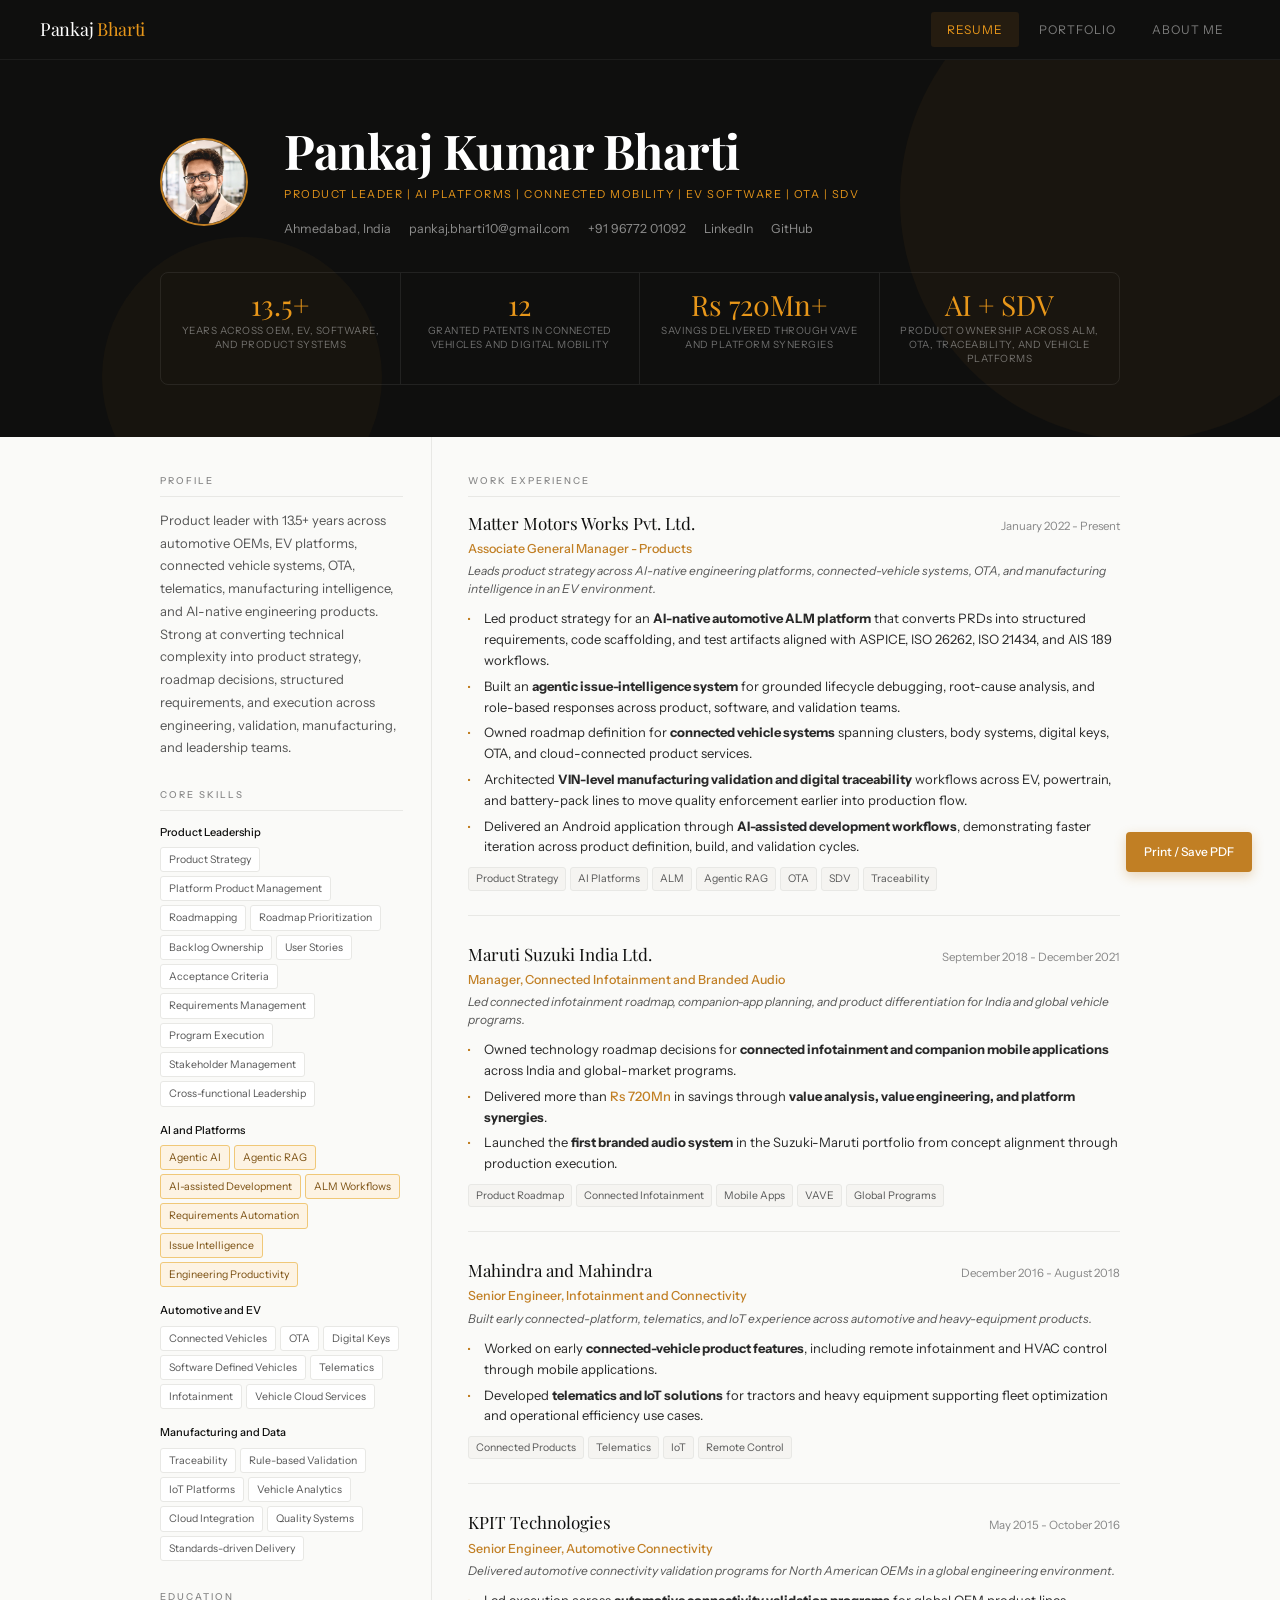
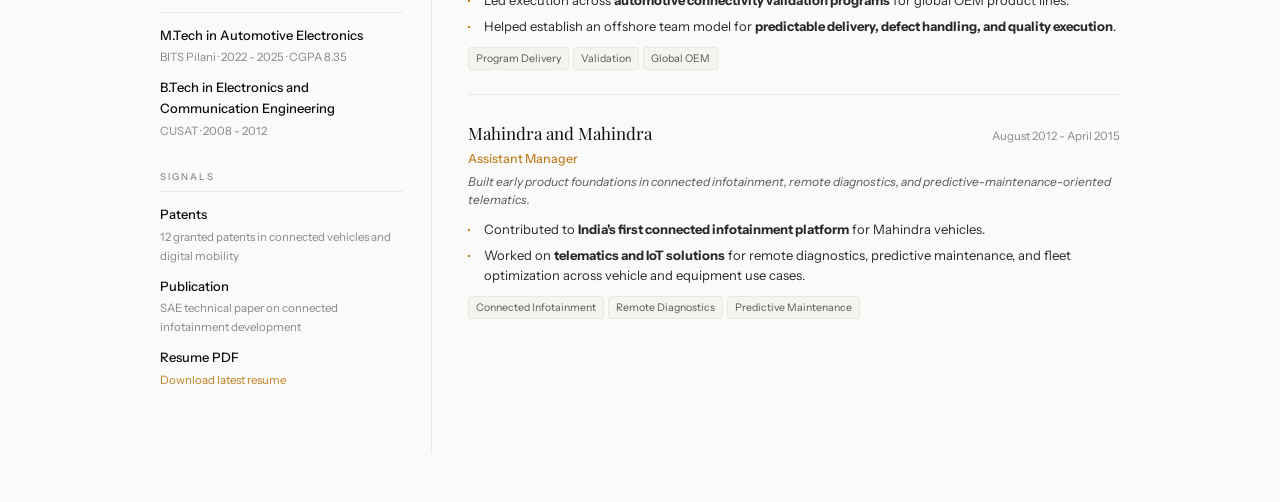
==== commit 30b4ee14: "Optimize site copy for ATS and recruiters" ====
--- a/index.html
+++ b/index.html
@@ -29,7 +29,7 @@
                 </div>
                 <div>
                     <h1 class="hero-name">Pankaj Kumar Bharti</h1>
-                    <p class="hero-role">Senior Product Owner | AI Platforms | Connected Vehicles | EV | OTA | SDV</p>
+                    <p class="hero-role">Product Leader | AI Platforms | Connected Mobility | EV Software | OTA | SDV</p>
                     <div class="hero-contacts">
                         <span>Ahmedabad, India</span>
                         <a href="mailto:pankaj.bharti10@gmail.com">pankaj.bharti10@gmail.com</a>
@@ -65,20 +65,26 @@
             <section class="sb-section">
                 <div class="sb-title">Profile</div>
                 <p class="profile-text">
-                    Associate General Manager and Senior Product Owner with 13.5+ years across OEMs, automotive software, EV startups, connected vehicle platforms, AI-native engineering systems, and manufacturing intelligence. Comfortable translating business goals into requirements, architecture direction, delivery priorities, and launch-ready execution.
+                    Product leader with 13.5+ years across automotive OEMs, EV platforms, connected vehicle systems, OTA, telematics, manufacturing intelligence, and AI-native engineering products. Strong at converting technical complexity into product strategy, roadmap decisions, structured requirements, and execution across engineering, validation, manufacturing, and leadership teams.
                 </p>
             </section>
 
             <section class="sb-section">
                 <div class="sb-title">Core Skills</div>
                 <div class="skill-group">
-                    <div class="skill-cat">Product</div>
-                    <div class="pills">
+                    <div class="skill-cat">Product Leadership</div>
+                    <div class="pills">
+                        <span class="pill">Product Strategy</span>
+                        <span class="pill">Platform Product Management</span>
                         <span class="pill">Roadmapping</span>
+                        <span class="pill">Roadmap Prioritization</span>
                         <span class="pill">Backlog Ownership</span>
                         <span class="pill">User Stories</span>
                         <span class="pill">Acceptance Criteria</span>
+                        <span class="pill">Requirements Management</span>
+                        <span class="pill">Program Execution</span>
                         <span class="pill">Stakeholder Management</span>
+                        <span class="pill">Cross-functional Leadership</span>
                     </div>
                 </div>
                 <div class="skill-group">
@@ -89,6 +95,8 @@
                         <span class="pill amber">AI-assisted Development</span>
                         <span class="pill amber">ALM Workflows</span>
                         <span class="pill amber">Requirements Automation</span>
+                        <span class="pill amber">Issue Intelligence</span>
+                        <span class="pill amber">Engineering Productivity</span>
                     </div>
                 </div>
                 <div class="skill-group">
@@ -99,6 +107,8 @@
                         <span class="pill">Digital Keys</span>
                         <span class="pill">Software Defined Vehicles</span>
                         <span class="pill">Telematics</span>
+                        <span class="pill">Infotainment</span>
+                        <span class="pill">Vehicle Cloud Services</span>
                     </div>
                 </div>
                 <div class="skill-group">
@@ -109,6 +119,8 @@
                         <span class="pill">IoT Platforms</span>
                         <span class="pill">Vehicle Analytics</span>
                         <span class="pill">Cloud Integration</span>
+                        <span class="pill">Quality Systems</span>
+                        <span class="pill">Standards-driven Delivery</span>
                     </div>
                 </div>
             </section>
@@ -148,15 +160,16 @@
                         <span class="job-date">January 2022 - Present</span>
                     </div>
                     <div class="job-title">Associate General Manager - Products</div>
-                    <div class="job-desc">Owned AI-native engineering platforms, connected-vehicle product lines, OTA strategy, and manufacturing intelligence systems for an EV company.</div>
-                    <ul class="job-bullets">
-                        <li>Built an AI-powered automotive ALM platform that automated PRD-to-requirements, code scaffolding, and test generation aligned with ASPICE, ISO 26262, ISO 21434, and AIS 189.</li>
-                        <li>Developed an agentic RAG system for lifecycle issue intelligence, grounded debugging workflows, and role-based engineering responses.</li>
-                        <li>Owned product strategy for connected vehicle platforms spanning clusters, body systems, digital keys, OTA, and cloud services.</li>
-                        <li>Architected manufacturing validation workflows with VIN-level traceability, rule-based build blocking, and data-integrity checkpoints across EV, powertrain, and battery-pack lines.</li>
-                        <li>Delivered an Android application using AI-assisted development and rapid product iteration workflows.</li>
-                    </ul>
-                    <div class="job-tags">
+                    <div class="job-desc">Leads product strategy across AI-native engineering platforms, connected-vehicle systems, OTA, and manufacturing intelligence in an EV environment.</div>
+                    <ul class="job-bullets">
+                        <li>Led product strategy for an <strong>AI-native automotive ALM platform</strong> that converts PRDs into structured requirements, code scaffolding, and test artifacts aligned with ASPICE, ISO 26262, ISO 21434, and AIS 189 workflows.</li>
+                        <li>Built an <strong>agentic issue-intelligence system</strong> for grounded lifecycle debugging, root-cause analysis, and role-based responses across product, software, and validation teams.</li>
+                        <li>Owned roadmap definition for <strong>connected vehicle systems</strong> spanning clusters, body systems, digital keys, OTA, and cloud-connected product services.</li>
+                        <li>Architected <strong>VIN-level manufacturing validation and digital traceability</strong> workflows across EV, powertrain, and battery-pack lines to move quality enforcement earlier into production flow.</li>
+                        <li>Delivered an Android application through <strong>AI-assisted development workflows</strong>, demonstrating faster iteration across product definition, build, and validation cycles.</li>
+                    </ul>
+                    <div class="job-tags">
+                        <span class="job-tag">Product Strategy</span>
                         <span class="job-tag">AI Platforms</span>
                         <span class="job-tag">ALM</span>
                         <span class="job-tag">Agentic RAG</span>
@@ -172,13 +185,14 @@
                         <span class="job-date">September 2018 - December 2021</span>
                     </div>
                     <div class="job-title">Manager, Connected Infotainment and Branded Audio</div>
-                    <div class="job-desc">Led connected infotainment roadmaps, mobile-application planning, and portfolio differentiation for India and global programs.</div>
-                    <ul class="job-bullets">
-                        <li>Owned technology roadmaps for connected infotainment and companion mobile applications for India and global markets.</li>
-                        <li>Delivered more than <span class="imp">Rs 720Mn</span> in savings through value analysis, value engineering, and platform synergies.</li>
-                        <li>Launched the first branded audio system in the Suzuki-Maruti portfolio from proof of concept to production.</li>
-                    </ul>
-                    <div class="job-tags">
+                    <div class="job-desc">Led connected infotainment roadmap, companion-app planning, and product differentiation for India and global vehicle programs.</div>
+                    <ul class="job-bullets">
+                        <li>Owned technology roadmap decisions for <strong>connected infotainment and companion mobile applications</strong> across India and global-market programs.</li>
+                        <li>Delivered more than <span class="imp">Rs 720Mn</span> in savings through <strong>value analysis, value engineering, and platform synergies</strong>.</li>
+                        <li>Launched the <strong>first branded audio system</strong> in the Suzuki-Maruti portfolio from concept alignment through production execution.</li>
+                    </ul>
+                    <div class="job-tags">
+                        <span class="job-tag">Product Roadmap</span>
                         <span class="job-tag">Connected Infotainment</span>
                         <span class="job-tag">Mobile Apps</span>
                         <span class="job-tag">VAVE</span>
@@ -192,12 +206,13 @@
                         <span class="job-date">December 2016 - August 2018</span>
                     </div>
                     <div class="job-title">Senior Engineer, Infotainment and Connectivity</div>
-                    <div class="job-desc">Worked on early connected platforms, telematics, and IoT systems across automotive and heavy-equipment use cases.</div>
-                    <ul class="job-bullets">
-                        <li>Contributed to early connected-vehicle product work, including remote infotainment and HVAC control through mobile applications.</li>
-                        <li>Developed telematics and IoT solutions for tractors and heavy equipment to improve fleet optimization and process efficiency.</li>
-                    </ul>
-                    <div class="job-tags">
+                    <div class="job-desc">Built early connected-platform, telematics, and IoT experience across automotive and heavy-equipment products.</div>
+                    <ul class="job-bullets">
+                        <li>Worked on early <strong>connected-vehicle product features</strong>, including remote infotainment and HVAC control through mobile applications.</li>
+                        <li>Developed <strong>telematics and IoT solutions</strong> for tractors and heavy equipment supporting fleet optimization and operational efficiency use cases.</li>
+                    </ul>
+                    <div class="job-tags">
+                        <span class="job-tag">Connected Products</span>
                         <span class="job-tag">Telematics</span>
                         <span class="job-tag">IoT</span>
                         <span class="job-tag">Remote Control</span>
@@ -210,11 +225,16 @@
                         <span class="job-date">May 2015 - October 2016</span>
                     </div>
                     <div class="job-title">Senior Engineer, Automotive Connectivity</div>
-                    <div class="job-desc">Delivered automotive connectivity validation programs for North American OEMs and led offshore execution.</div>
-                    <ul class="job-bullets">
-                        <li>Delivered connectivity validation programs for global OEM product lines.</li>
-                        <li>Helped establish a high-performing offshore team for predictable delivery and quality.</li>
-                    </ul>
+                    <div class="job-desc">Delivered automotive connectivity validation programs for North American OEMs in a global engineering environment.</div>
+                    <ul class="job-bullets">
+                        <li>Led execution across <strong>automotive connectivity validation programs</strong> for global OEM product lines.</li>
+                        <li>Helped establish an offshore team model for <strong>predictable delivery, defect handling, and quality execution</strong>.</li>
+                    </ul>
+                    <div class="job-tags">
+                        <span class="job-tag">Program Delivery</span>
+                        <span class="job-tag">Validation</span>
+                        <span class="job-tag">Global OEM</span>
+                    </div>
                 </article>
 
                 <article class="job">
@@ -223,11 +243,16 @@
                         <span class="job-date">August 2012 - April 2015</span>
                     </div>
                     <div class="job-title">Assistant Manager</div>
-                    <div class="job-desc">Built product foundations in connected infotainment, remote diagnostics, and predictive-maintenance oriented telematics.</div>
-                    <ul class="job-bullets">
-                        <li>Contributed to India&apos;s first connected infotainment platform for Mahindra vehicles.</li>
-                        <li>Worked on telematics and IoT solutions for remote diagnostics, predictive maintenance, and fleet optimization.</li>
-                    </ul>
+                    <div class="job-desc">Built early product foundations in connected infotainment, remote diagnostics, and predictive-maintenance-oriented telematics.</div>
+                    <ul class="job-bullets">
+                        <li>Contributed to <strong>India&apos;s first connected infotainment platform</strong> for Mahindra vehicles.</li>
+                        <li>Worked on <strong>telematics and IoT solutions</strong> for remote diagnostics, predictive maintenance, and fleet optimization across vehicle and equipment use cases.</li>
+                    </ul>
+                    <div class="job-tags">
+                        <span class="job-tag">Connected Infotainment</span>
+                        <span class="job-tag">Remote Diagnostics</span>
+                        <span class="job-tag">Predictive Maintenance</span>
+                    </div>
                 </article>
             </section>
         </main>
--- a/assets/css/styles.css
+++ b/assets/css/styles.css
@@ -869,6 +869,15 @@
     line-height: 1.85;
 }
 
+.pf-section-subtitle {
+    margin: 28px 0 14px;
+    font-size: 11px;
+    font-weight: 500;
+    letter-spacing: 1.6px;
+    text-transform: uppercase;
+    color: var(--gray-light);
+}
+
 .pf-insight {
     margin: 24px 0;
     padding: 28px 32px;
@@ -975,6 +984,105 @@
     line-height: 1.75;
     color: #7a4f10;
     font-style: italic;
+}
+
+.pf-patent-featured,
+.pf-patent-grid {
+    display: grid;
+    gap: 12px;
+}
+
+.pf-patent-featured {
+    grid-template-columns: repeat(2, 1fr);
+    margin-top: 8px;
+}
+
+.pf-patent-grid {
+    grid-template-columns: repeat(2, 1fr);
+}
+
+.pf-patent-card {
+    background: var(--white);
+    border: 1px solid var(--gray-rule);
+    border-radius: 10px;
+    padding: 20px 22px;
+    transition: border-color 0.2s, box-shadow 0.2s;
+}
+
+.pf-patent-card:hover {
+    border-color: var(--amber);
+    box-shadow: 0 4px 16px rgba(193, 127, 36, 0.08);
+}
+
+.pf-patent-card.featured {
+    background: linear-gradient(180deg, #fffdfa 0%, #fff8ef 100%);
+}
+
+.pf-patent-head {
+    display: flex;
+    align-items: flex-start;
+    justify-content: space-between;
+    gap: 12px;
+}
+
+.pf-patent-code {
+    margin-bottom: 6px;
+    font-size: 10px;
+    font-weight: 500;
+    letter-spacing: 1.5px;
+    text-transform: uppercase;
+    color: var(--amber);
+}
+
+.pf-patent-title {
+    margin: 0;
+    font-family: "Playfair Display", serif;
+    font-size: 18px;
+    line-height: 1.35;
+    color: var(--black);
+}
+
+.pf-patent-badge {
+    flex-shrink: 0;
+    display: inline-flex;
+    align-items: center;
+    justify-content: center;
+    min-height: 28px;
+    padding: 0 10px;
+    border-radius: 999px;
+    background: var(--amber-light);
+    border: 1px solid #f0c878;
+    color: #7a4f10;
+    font-size: 10px;
+    font-weight: 500;
+    letter-spacing: 1px;
+    text-transform: uppercase;
+}
+
+.pf-patent-meta {
+    display: flex;
+    flex-wrap: wrap;
+    gap: 6px;
+    margin-top: 12px;
+}
+
+.pf-patent-meta span {
+    display: inline-flex;
+    align-items: center;
+    min-height: 24px;
+    padding: 0 8px;
+    border-radius: 4px;
+    background: var(--sidebar-bg);
+    border: 1px solid var(--gray-rule);
+    color: var(--gray-mid);
+    font-size: 10.5px;
+}
+
+.pf-patent-text {
+    margin: 14px 0 0;
+    font-size: 13px;
+    line-height: 1.75;
+    color: var(--gray-mid);
 }
 
 .pf-caps {
@@ -1239,7 +1347,9 @@
 
     .anecdotes,
     .pf-caps,
-    .pf-ai-flow {
+    .pf-ai-flow,
+    .pf-patent-featured,
+    .pf-patent-grid {
         grid-template-columns: 1fr;
     }
 
